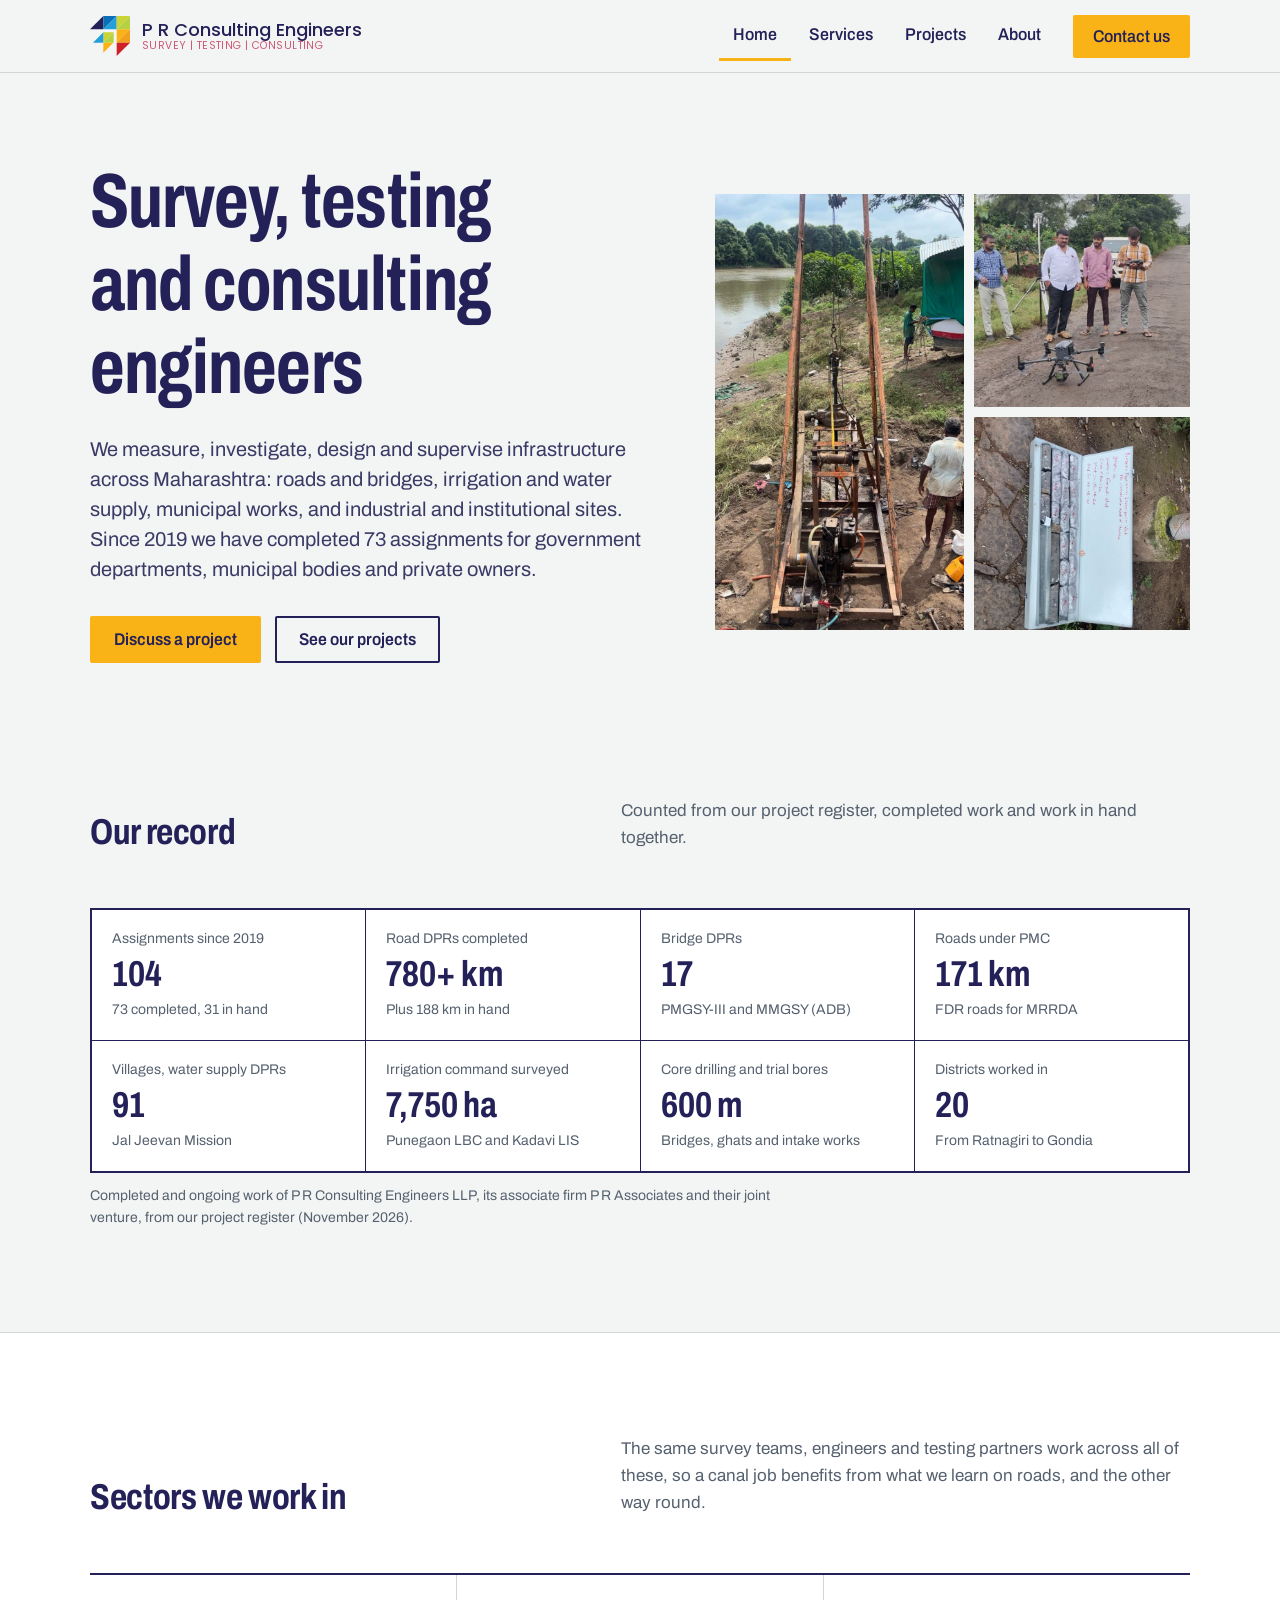
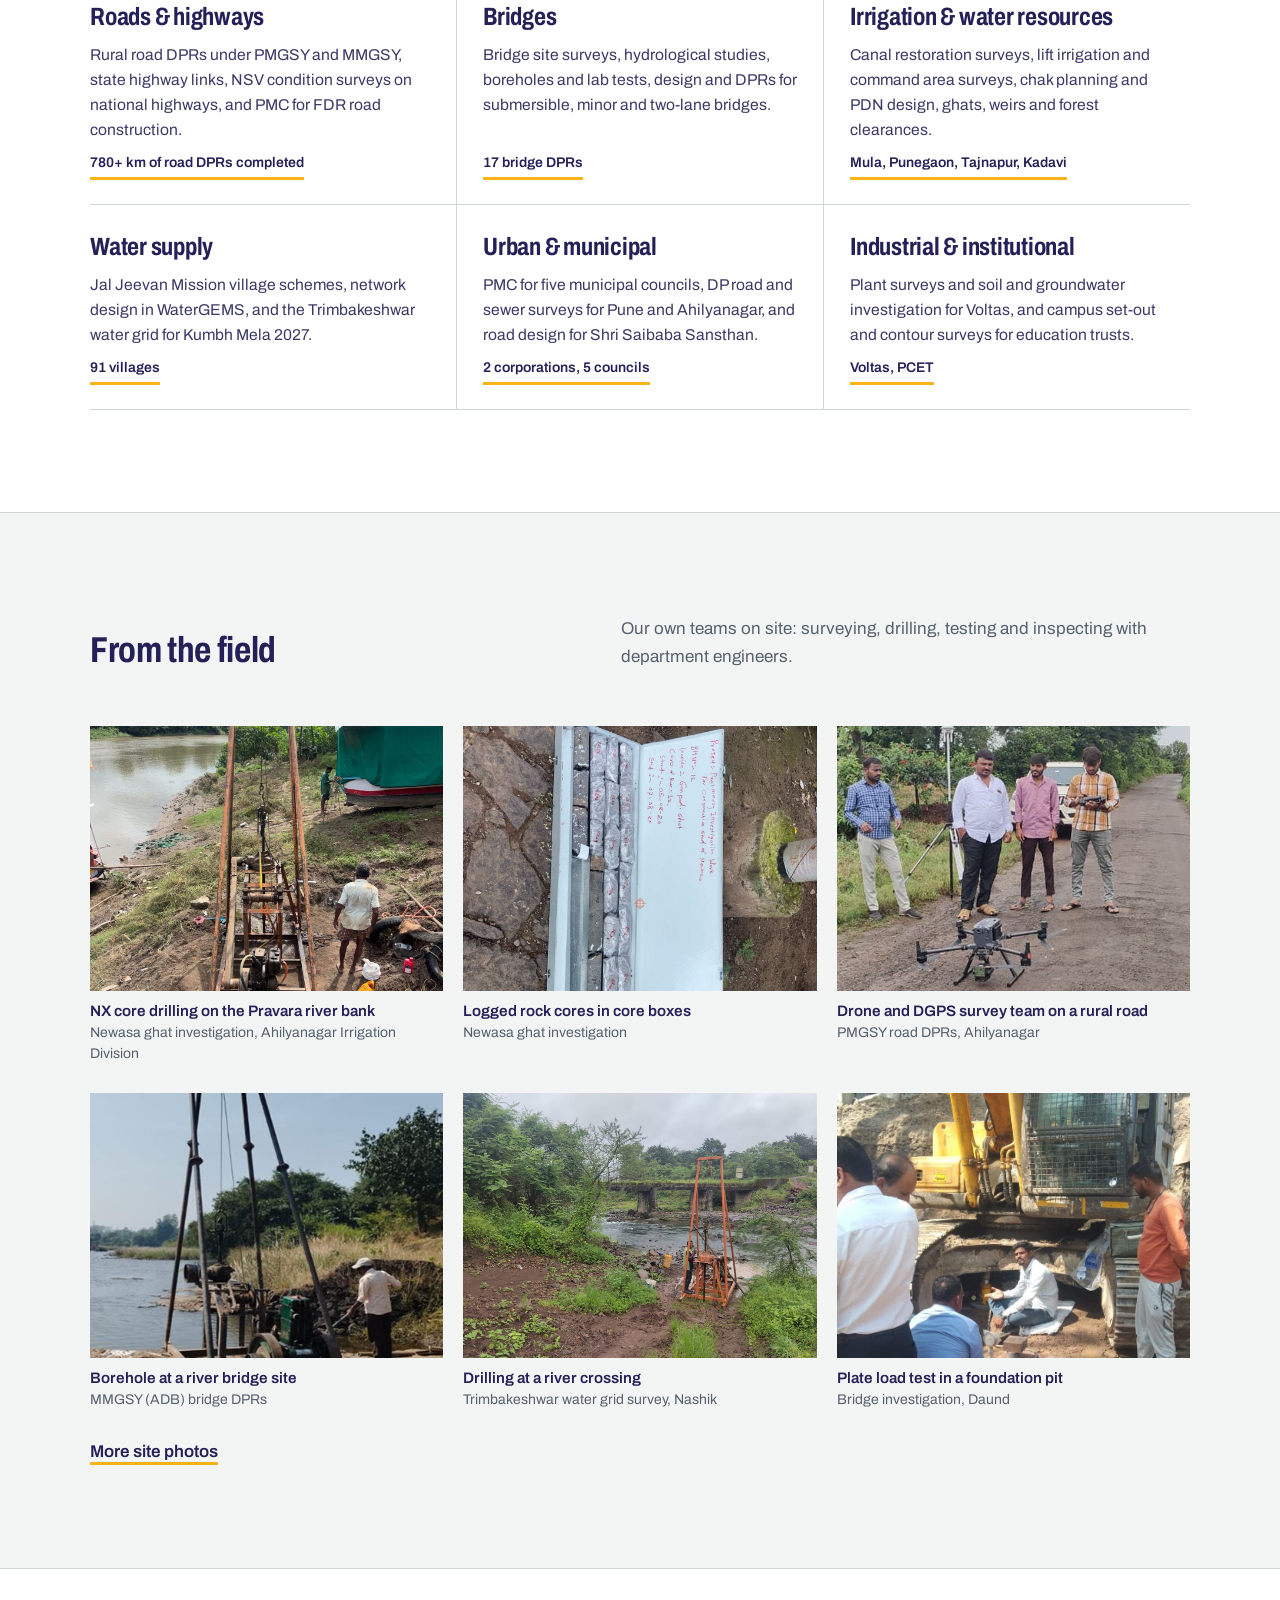
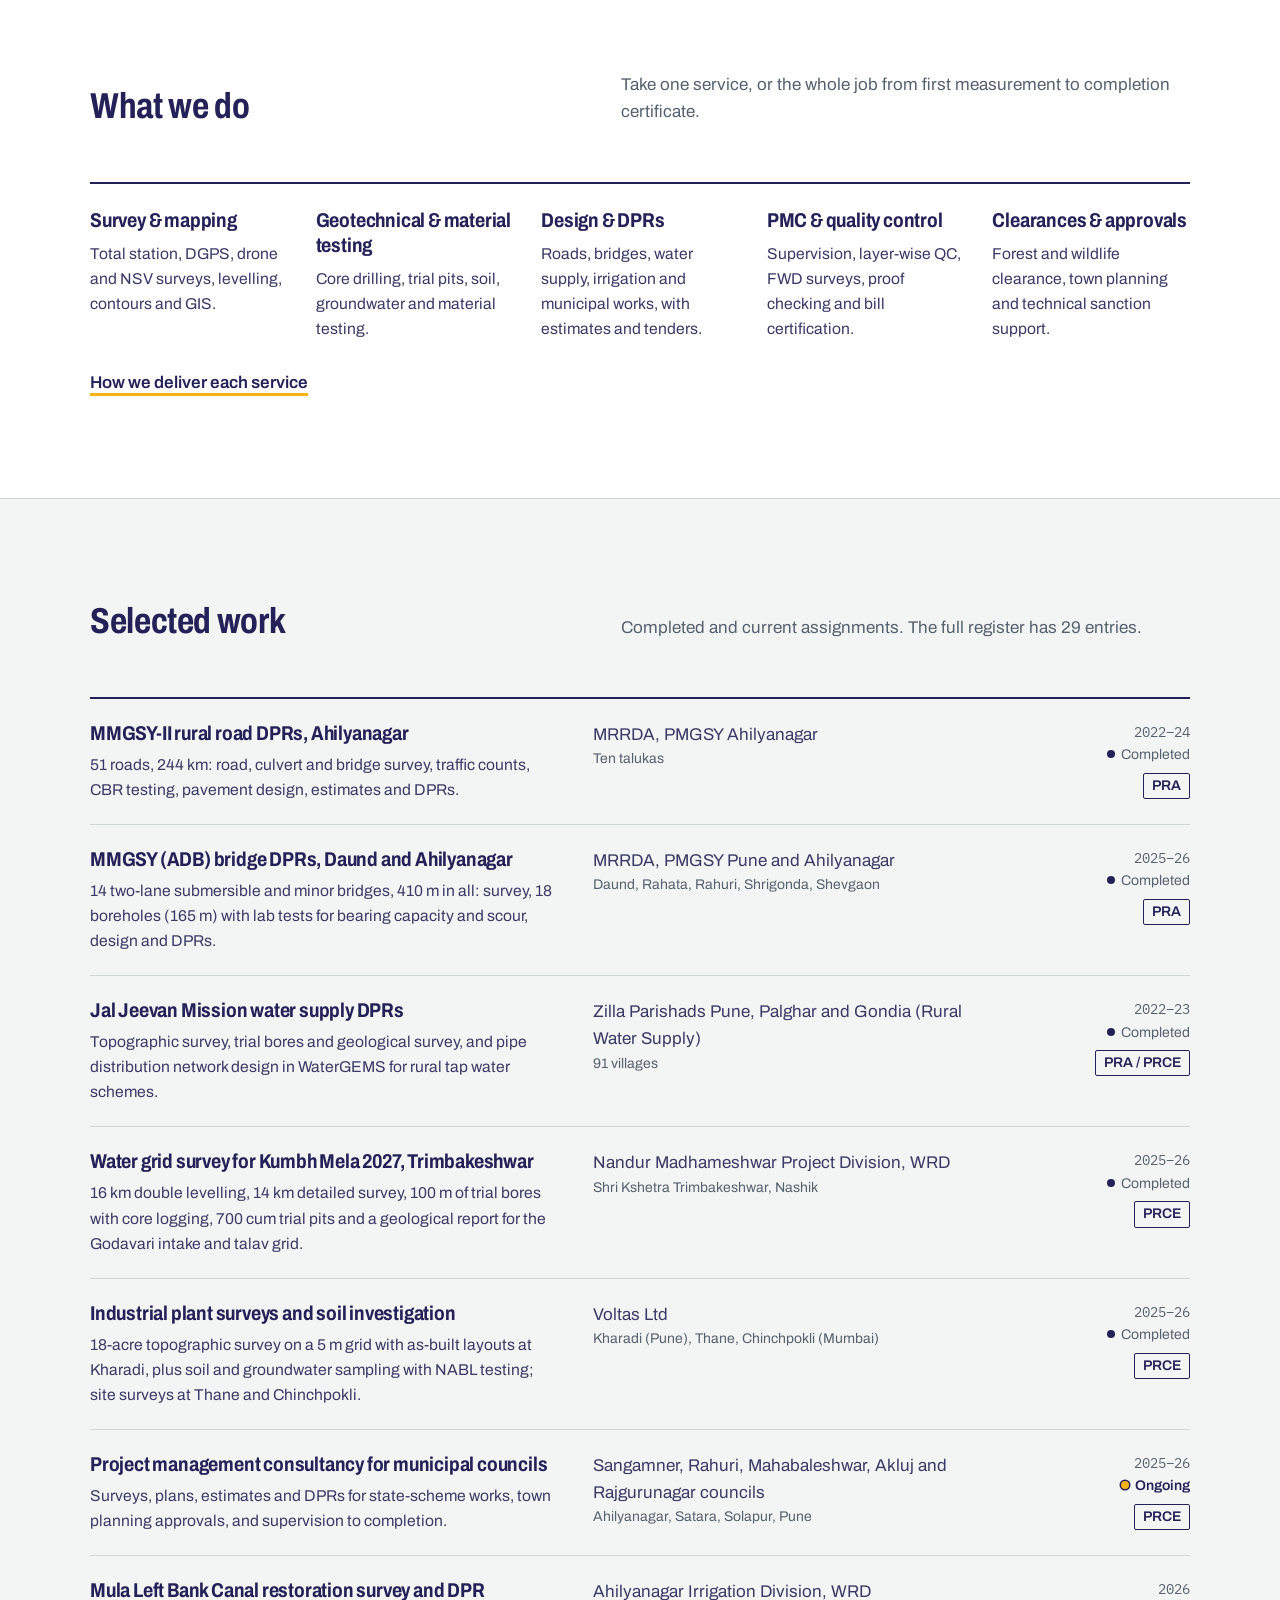
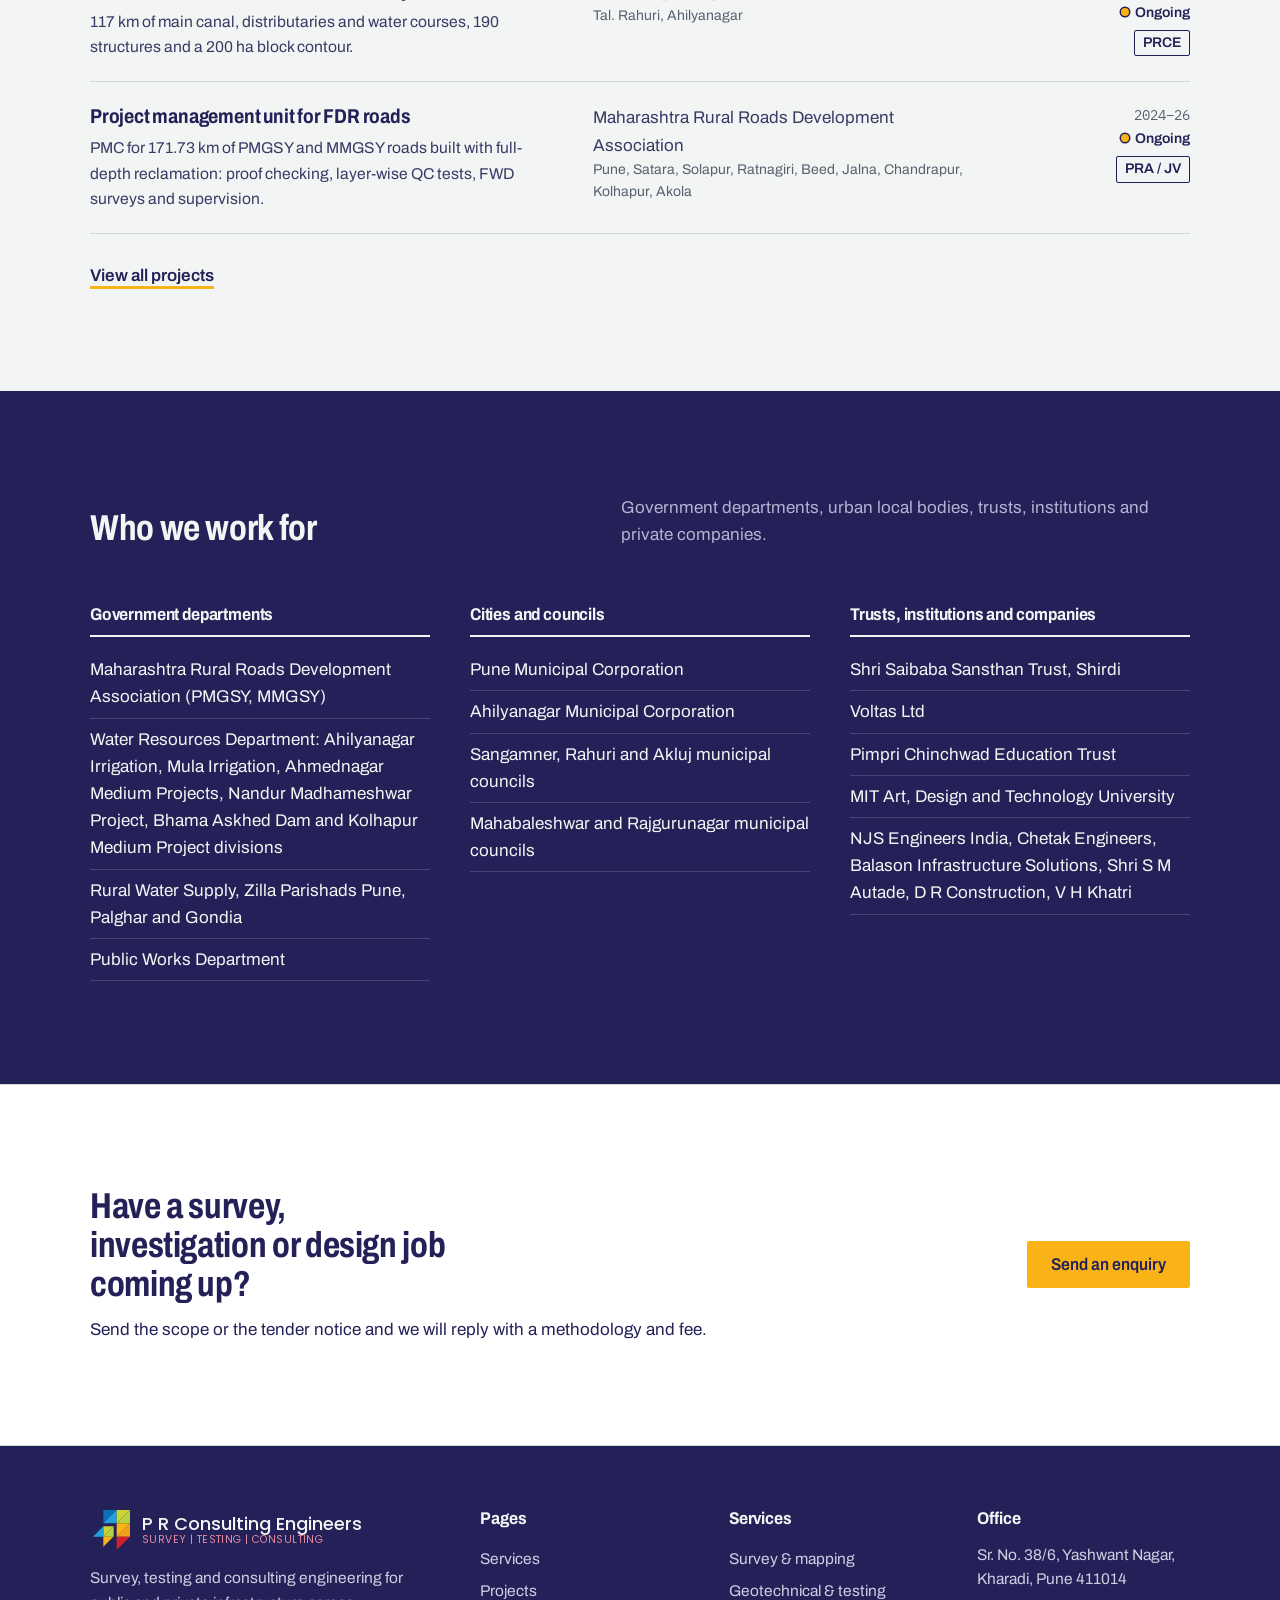
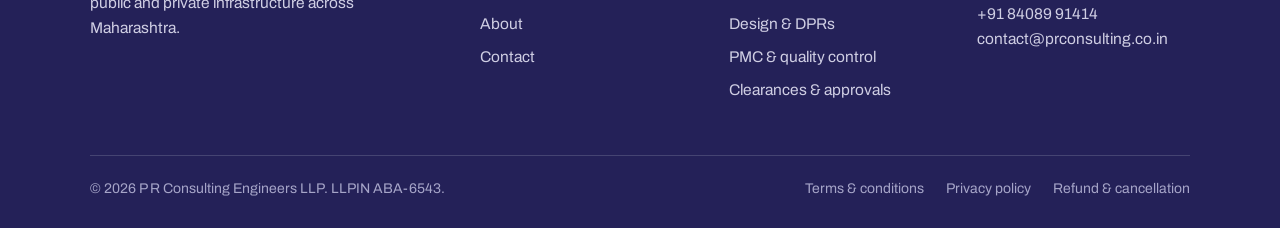
==== index.html @ 12804087 "Use the PRCE logo and real site photos from bid presentations - Vector PRCE mark rebuilt from the lo" ====
<!DOCTYPE html>
<html lang="en-IN">
<head>
<meta charset="UTF-8">
<meta name="viewport" content="width=device-width, initial-scale=1">
<title>P R Consulting Engineers LLP | Survey, testing and consulting engineers, Pune</title>
<meta name="description" content="Pune engineering consultancy for survey, geotechnical investigation and material testing, design and DPRs, and project management for roads, bridges, irrigation, water supply, municipal and industrial works.">
<meta property="og:type" content="website">
<meta property="og:site_name" content="P R Consulting Engineers LLP">
<meta property="og:title" content="P R Consulting Engineers LLP | Survey, testing and consulting engineers, Pune">
<meta property="og:description" content="Pune engineering consultancy for survey, geotechnical investigation and material testing, design and DPRs, and project management for roads, bridges, irrigation, water supply, municipal and industrial works.">
<meta property="og:url" content="https://prconsulting.co.in/">
<link rel="canonical" href="https://prconsulting.co.in/">
<meta name="theme-color" content="#242158">
<link rel="icon" href="img/prce-mark.svg" type="image/svg+xml">
<meta property="og:image" content="https://prconsulting.co.in/img/og-prce.jpg">
<link rel="preload" href="fonts/archivo-var.woff2" as="font" type="font/woff2" crossorigin>
<link rel="preload" href="fonts/poppins-latin-500-normal.woff2" as="font" type="font/woff2" crossorigin>
<link rel="stylesheet" href="css/style.css">
<script type="application/ld+json">
{"@context":"https://schema.org","@type":"ProfessionalService","name":"P R Consulting Engineers LLP",
"url":"https://prconsulting.co.in","telephone":"+91-8408991414","email":"contact@prconsulting.co.in",
"address":{"@type":"PostalAddress","streetAddress":"Sr. No. 38/6, Yashwant Nagar, Kharadi","addressLocality":"Pune",
"addressRegion":"Maharashtra","postalCode":"411014","addressCountry":"IN"},
"areaServed":"Maharashtra","description":"Survey, geotechnical investigation and material testing, design and DPRs, and project management consultancy for roads, bridges, irrigation, water supply, municipal and industrial works."}
</script>
</head>
<body>
<a class="skip" href="#main">Skip to content</a>
<header class="site-header">
<div class="wrap site-header__inner">
<a class="brand" href="index.html" aria-label="P R Consulting Engineers LLP, home"><svg class="brand__mark" aria-hidden="true" xmlns="http://www.w3.org/2000/svg" viewBox="0 0 228 228">
<path fill="#242158" d="M0 76 76 0v76z"/>
<path fill="#0b70b8" d="M76 0h76L76 76z"/><path fill="#23a0da" d="M152 0v76H76z"/>
<path fill="#ccd335" d="M152 0h76l-76 76z"/><path fill="#b5d242" d="M228 0v76h-76z"/>
<path fill="#f9b317" d="M152 76h76l-76 76z"/><path fill="#f3a01e" d="M228 76v76h-76z"/>
<path fill="#ccd335" d="M76 93h59l-59 59z"/><path fill="#b5d242" d="M135 93v59H76z"/>
<path fill="#23a0da" d="M17 152 76 93v59z"/>
<path fill="#f9b317" d="M76 152h57l-57 57z"/>
<path fill="#cf212a" d="M152 152h76l-76 76z"/>
</svg>

<span class="brand__name"><strong>P R Consulting Engineers</strong><span>SURVEY | TESTING | CONSULTING</span></span></a>
<button class="menu-btn" type="button" aria-expanded="false" aria-controls="site-nav">Menu</button>
<nav class="nav" id="site-nav" aria-label="Main">
<a href="index.html" aria-current="page">Home</a>
<a href="services.html">Services</a>
<a href="projects.html">Projects</a>
<a href="about.html">About</a>
<a class="btn btn--primary" href="contact.html">Contact us</a>
</nav>
</div>
</header>
<main id="main">

<section class="hero">
<div class="wrap hero__grid">
<div class="hero__text">
<h1>Survey, testing and consulting engineers</h1>
<p class="lede">We measure, investigate, design and supervise infrastructure across Maharashtra: roads and bridges, irrigation and water supply, municipal works, and industrial and institutional sites. Since 2019 we have completed 73 assignments for government departments, municipal bodies and private owners.</p>
<div class="hero__actions">
<a class="btn btn--primary" href="contact.html">Discuss a project</a>
<a class="btn btn--line" href="projects.html">See our projects</a>
</div>
</div>
<div class="hero__photos">
<figure class="hp hp--a"><img src="img/newasa-drilling.jpg" alt="NX core drilling rig on a river bank at Newasa" fetchpriority="high"></figure>
<figure class="hp hp--b"><img src="img/drone-survey-team.jpg" alt="PRCE survey team with a drone and DGPS on a rural road"></figure>
<figure class="hp hp--c"><img src="img/newasa-cores.jpg" alt="Rock cores logged in a core box"></figure>
</div>
</div>
</section>

<section class="block">
<div class="wrap">
<div class="block__head"><h2>Our record</h2>
<p>Counted from our project register, completed work and work in hand together.</p></div>
<dl class="title-block">
<div><dt>Assignments since 2019</dt><dd>104<small>73 completed, 31 in hand</small></dd></div>
<div><dt>Road DPRs completed</dt><dd>780+ km<small>Plus 188 km in hand</small></dd></div>
<div><dt>Bridge DPRs</dt><dd>17<small>PMGSY-III and MMGSY (ADB)</small></dd></div>
<div><dt>Roads under PMC</dt><dd>171 km<small>FDR roads for MRRDA</small></dd></div>
<div><dt>Villages, water supply DPRs</dt><dd>91<small>Jal Jeevan Mission</small></dd></div>
<div><dt>Irrigation command surveyed</dt><dd>7,750 ha<small>Punegaon LBC and Kadavi LIS</small></dd></div>
<div><dt>Core drilling and trial bores</dt><dd>600 m<small>Bridges, ghats and intake works</small></dd></div>
<div><dt>Districts worked in</dt><dd>20<small>From Ratnagiri to Gondia</small></dd></div>
</dl>
<p class="title-block__note">Completed and ongoing work of P R Consulting Engineers LLP, its associate firm P R Associates and their joint venture, from our project register (November 2026).</p>
</div>
</section>

<section class="block block--sheet">
<div class="wrap">
<div class="block__head"><h2>Sectors we work in</h2>
<p>The same survey teams, engineers and testing partners work across all of these, so a canal job benefits from what we learn on roads, and the other way round.</p></div>
<div class="sectors">
<a class="sector" href="projects.html#roads"><h3>Roads &amp; highways</h3><p>Rural road DPRs under PMGSY and MMGSY, state highway links, NSV condition surveys on national highways, and PMC for FDR road construction.</p><span class="sector__fact">780+ km of road DPRs completed</span></a>
<a class="sector" href="projects.html#bridges"><h3>Bridges</h3><p>Bridge site surveys, hydrological studies, boreholes and lab tests, design and DPRs for submersible, minor and two-lane bridges.</p><span class="sector__fact">17 bridge DPRs</span></a>
<a class="sector" href="projects.html#water"><h3>Irrigation &amp; water resources</h3><p>Canal restoration surveys, lift irrigation and command area surveys, chak planning and PDN design, ghats, weirs and forest clearances.</p><span class="sector__fact">Mula, Punegaon, Tajnapur, Kadavi</span></a>
<a class="sector" href="projects.html#supply"><h3>Water supply</h3><p>Jal Jeevan Mission village schemes, network design in WaterGEMS, and the Trimbakeshwar water grid for Kumbh Mela 2027.</p><span class="sector__fact">91 villages</span></a>
<a class="sector" href="projects.html#urban"><h3>Urban &amp; municipal</h3><p>PMC for five municipal councils, DP road and sewer surveys for Pune and Ahilyanagar, and road design for Shri Saibaba Sansthan.</p><span class="sector__fact">2 corporations, 5 councils</span></a>
<a class="sector" href="projects.html#industrial"><h3>Industrial &amp; institutional</h3><p>Plant surveys and soil and groundwater investigation for Voltas, and campus set-out and contour surveys for education trusts.</p><span class="sector__fact">Voltas, PCET</span></a>
</div>
</div>
</section>

<section class="block">
<div class="wrap">
<div class="block__head"><h2>From the field</h2>
<p>Our own teams on site: surveying, drilling, testing and inspecting with department engineers.</p></div>
<div class="gallery"><figure class="shot"><img src="img/newasa-drilling.jpg" alt="NX core drilling on the Pravara river bank" loading="lazy" decoding="async"><figcaption><strong>NX core drilling on the Pravara river bank</strong><span>Newasa ghat investigation, Ahilyanagar Irrigation Division</span></figcaption></figure>
<figure class="shot"><img src="img/newasa-cores.jpg" alt="Logged rock cores in core boxes" loading="lazy" decoding="async"><figcaption><strong>Logged rock cores in core boxes</strong><span>Newasa ghat investigation</span></figcaption></figure>
<figure class="shot"><img src="img/drone-survey-team.jpg" alt="Drone and DGPS survey team on a rural road" loading="lazy" decoding="async"><figcaption><strong>Drone and DGPS survey team on a rural road</strong><span>PMGSY road DPRs, Ahilyanagar</span></figcaption></figure>
<figure class="shot"><img src="img/bridge-borehole.jpg" alt="Borehole at a river bridge site" loading="lazy" decoding="async"><figcaption><strong>Borehole at a river bridge site</strong><span>MMGSY (ADB) bridge DPRs</span></figcaption></figure>
<figure class="shot"><img src="img/river-crossing-drill.jpg" alt="Drilling at a river crossing" loading="lazy" decoding="async"><figcaption><strong>Drilling at a river crossing</strong><span>Trimbakeshwar water grid survey, Nashik</span></figcaption></figure>
<figure class="shot"><img src="img/plate-load-test.jpg" alt="Plate load test in a foundation pit" loading="lazy" decoding="async"><figcaption><strong>Plate load test in a foundation pit</strong><span>Bridge investigation, Daund</span></figcaption></figure></div>
<p style="margin-top:28px"><a class="text-link" href="projects.html#field">More site photos</a></p>
</div>
</section>

<section class="block block--sheet">
<div class="wrap">
<div class="block__head"><h2>What we do</h2>
<p>Take one service, or the whole job from first measurement to completion certificate.</p></div>
<div class="services-brief">
<div><h3>Survey &amp; mapping</h3><p>Total station, DGPS, drone and NSV surveys, levelling, contours and GIS.</p></div>
<div><h3>Geotechnical &amp; material testing</h3><p>Core drilling, trial pits, soil, groundwater and material testing.</p></div>
<div><h3>Design &amp; DPRs</h3><p>Roads, bridges, water supply, irrigation and municipal works, with estimates and tenders.</p></div>
<div><h3>PMC &amp; quality control</h3><p>Supervision, layer-wise QC, FWD surveys, proof checking and bill certification.</p></div>
<div><h3>Clearances &amp; approvals</h3><p>Forest and wildlife clearance, town planning and technical sanction support.</p></div>
</div>
<p style="margin-top:28px"><a class="text-link" href="services.html">How we deliver each service</a></p>
</div>
</section>

<section class="block">
<div class="wrap">
<div class="block__head"><h2>Selected work</h2>
<p>Completed and current assignments. The full register has 29 entries.</p></div>
<div class="register">
<article class="register__row" data-cat="roads" data-status="done">
<div><h3>MMGSY-II rural road DPRs, Ahilyanagar</h3><p class="scope">51 roads, 244 km: road, culvert and bridge survey, traffic counts, CBR testing, pavement design, estimates and DPRs.</p></div>
<p class="register__client">MRRDA, PMGSY Ahilyanagar<span>Ten talukas</span></p>
<p class="register__meta"><span class="num">2022–24</span><br><span class="status--done">Completed</span><br><span class="firm">PRA</span></p>
</article>
<article class="register__row" data-cat="bridges" data-status="done">
<div><h3>MMGSY (ADB) bridge DPRs, Daund and Ahilyanagar</h3><p class="scope">14 two-lane submersible and minor bridges, 410 m in all: survey, 18 boreholes (165 m) with lab tests for bearing capacity and scour, design and DPRs.</p></div>
<p class="register__client">MRRDA, PMGSY Pune and Ahilyanagar<span>Daund, Rahata, Rahuri, Shrigonda, Shevgaon</span></p>
<p class="register__meta"><span class="num">2025–26</span><br><span class="status--done">Completed</span><br><span class="firm">PRA</span></p>
</article>
<article class="register__row" data-cat="supply" data-status="done">
<div><h3>Jal Jeevan Mission water supply DPRs</h3><p class="scope">Topographic survey, trial bores and geological survey, and pipe distribution network design in WaterGEMS for rural tap water schemes.</p></div>
<p class="register__client">Zilla Parishads Pune, Palghar and Gondia (Rural Water Supply)<span>91 villages</span></p>
<p class="register__meta"><span class="num">2022–23</span><br><span class="status--done">Completed</span><br><span class="firm">PRA / PRCE</span></p>
</article>
<article class="register__row" data-cat="supply water" data-status="done">
<div><h3>Water grid survey for Kumbh Mela 2027, Trimbakeshwar</h3><p class="scope">16 km double levelling, 14 km detailed survey, 100 m of trial bores with core logging, 700 cum trial pits and a geological report for the Godavari intake and talav grid.</p></div>
<p class="register__client">Nandur Madhameshwar Project Division, WRD<span>Shri Kshetra Trimbakeshwar, Nashik</span></p>
<p class="register__meta"><span class="num">2025–26</span><br><span class="status--done">Completed</span><br><span class="firm">PRCE</span></p>
</article>
<article class="register__row" data-cat="industrial" data-status="done">
<div><h3>Industrial plant surveys and soil investigation</h3><p class="scope">18-acre topographic survey on a 5 m grid with as-built layouts at Kharadi, plus soil and groundwater sampling with NABL testing; site surveys at Thane and Chinchpokli.</p></div>
<p class="register__client">Voltas Ltd<span>Kharadi (Pune), Thane, Chinchpokli (Mumbai)</span></p>
<p class="register__meta"><span class="num">2025–26</span><br><span class="status--done">Completed</span><br><span class="firm">PRCE</span></p>
</article>
<article class="register__row" data-cat="urban" data-status="live">
<div><h3>Project management consultancy for municipal councils</h3><p class="scope">Surveys, plans, estimates and DPRs for state-scheme works, town planning approvals, and supervision to completion.</p></div>
<p class="register__client">Sangamner, Rahuri, Mahabaleshwar, Akluj and Rajgurunagar councils<span>Ahilyanagar, Satara, Solapur, Pune</span></p>
<p class="register__meta"><span class="num">2025–26</span><br><span class="status--live">Ongoing</span><br><span class="firm">PRCE</span></p>
</article>
<article class="register__row" data-cat="water" data-status="live">
<div><h3>Mula Left Bank Canal restoration survey and DPR</h3><p class="scope">117 km of main canal, distributaries and water courses, 190 structures and a 200 ha block contour.</p></div>
<p class="register__client">Ahilyanagar Irrigation Division, WRD<span>Tal. Rahuri, Ahilyanagar</span></p>
<p class="register__meta"><span class="num">2026</span><br><span class="status--live">Ongoing</span><br><span class="firm">PRCE</span></p>
</article>
<article class="register__row" data-cat="roads" data-status="live">
<div><h3>Project management unit for FDR roads</h3><p class="scope">PMC for 171.73 km of PMGSY and MMGSY roads built with full-depth reclamation: proof checking, layer-wise QC tests, FWD surveys and supervision.</p></div>
<p class="register__client">Maharashtra Rural Roads Development Association<span>Pune, Satara, Solapur, Ratnagiri, Beed, Jalna, Chandrapur, Kolhapur, Akola</span></p>
<p class="register__meta"><span class="num">2024–26</span><br><span class="status--live">Ongoing</span><br><span class="firm">PRA / JV</span></p>
</article>
</div>
<p style="margin-top:28px"><a class="text-link" href="projects.html">View all projects</a></p>
</div>
</section>

<section class="block block--ink">
<div class="wrap">
<div class="block__head"><h2>Who we work for</h2>
<p class="muted">Government departments, urban local bodies, trusts, institutions and private companies.</p></div>
<div class="clients">
<div><h3>Government departments</h3><ul>
<li>Maharashtra Rural Roads Development Association (PMGSY, MMGSY)</li>
<li>Water Resources Department: Ahilyanagar Irrigation, Mula Irrigation, Ahmednagar Medium Projects, Nandur Madhameshwar Project, Bhama Askhed Dam and Kolhapur Medium Project divisions</li>
<li>Rural Water Supply, Zilla Parishads Pune, Palghar and Gondia</li>
<li>Public Works Department</li>
</ul></div>
<div><h3>Cities and councils</h3><ul>
<li>Pune Municipal Corporation</li><li>Ahilyanagar Municipal Corporation</li>
<li>Sangamner, Rahuri and Akluj municipal councils</li><li>Mahabaleshwar and Rajgurunagar municipal councils</li>
</ul></div>
<div><h3>Trusts, institutions and companies</h3><ul>
<li>Shri Saibaba Sansthan Trust, Shirdi</li><li>Voltas Ltd</li>
<li>Pimpri Chinchwad Education Trust</li><li>MIT Art, Design and Technology University</li>
<li>NJS Engineers India, Chetak Engineers, Balason Infrastructure Solutions, Shri S M Autade, D R Construction, V H Khatri</li>
</ul></div>
</div>
</div>
</section>
<section class="block block--sheet">
<div class="wrap cta-band">
<div><h2>Have a survey, investigation or design job coming up?</h2>
<p>Send the scope or the tender notice and we will reply with a methodology and fee.</p></div>
<a class="btn btn--primary" href="contact.html">Send an enquiry</a>
</div>
</section>
</main>
<footer class="site-footer">
<div class="wrap">
<div class="footer-grid">
<div class="footer-brand">
<a class="brand brand--footer" href="index.html"><svg class="brand__mark" aria-hidden="true" xmlns="http://www.w3.org/2000/svg" viewBox="0 0 228 228">
<path fill="#242158" d="M0 76 76 0v76z"/>
<path fill="#0b70b8" d="M76 0h76L76 76z"/><path fill="#23a0da" d="M152 0v76H76z"/>
<path fill="#ccd335" d="M152 0h76l-76 76z"/><path fill="#b5d242" d="M228 0v76h-76z"/>
<path fill="#f9b317" d="M152 76h76l-76 76z"/><path fill="#f3a01e" d="M228 76v76h-76z"/>
<path fill="#ccd335" d="M76 93h59l-59 59z"/><path fill="#b5d242" d="M135 93v59H76z"/>
<path fill="#23a0da" d="M17 152 76 93v59z"/>
<path fill="#f9b317" d="M76 152h57l-57 57z"/>
<path fill="#cf212a" d="M152 152h76l-76 76z"/>
</svg>
<span class="brand__name"><strong>P R Consulting Engineers</strong><span>SURVEY | TESTING | CONSULTING</span></span></a>
<p>Survey, testing and consulting engineering for public and private infrastructure across Maharashtra.</p>
</div>
<div>
<h2>Pages</h2>
<ul><li><a href="services.html">Services</a></li><li><a href="projects.html">Projects</a></li>
<li><a href="about.html">About</a></li><li><a href="contact.html">Contact</a></li></ul>
</div>
<div>
<h2>Services</h2>
<ul><li><a href="services.html#survey">Survey &amp; mapping</a></li><li><a href="services.html#geotech">Geotechnical &amp; testing</a></li>
<li><a href="services.html#design">Design &amp; DPRs</a></li><li><a href="services.html#pmc">PMC &amp; quality control</a></li>
<li><a href="services.html#clearances">Clearances &amp; approvals</a></li></ul>
</div>
<div>
<h2>Office</h2>
<p>Sr. No. 38/6, Yashwant Nagar,<br>Kharadi, Pune 411014</p>
<p style="margin-top:10px"><a href="tel:+918408991414">+91 84089 91414</a><br>
<a href="mailto:contact@prconsulting.co.in">contact@prconsulting.co.in</a></p>
</div>
</div>
<div class="footer-base">
<p>&copy; 2026 P R Consulting Engineers LLP. LLPIN ABA-6543.</p>
<nav aria-label="Legal"><a href="terms.html">Terms &amp; conditions</a><a href="privacy.html">Privacy policy</a>
<a href="refund.html">Refund &amp; cancellation</a></nav>
</div>
</div>
</footer>
<script src="js/main.js" defer></script>
</body>
</html>
---- css/style.css ----
/* P R Consulting Engineers LLP — site styles
   Drawing-sheet palette: paper, ink, instrument yellow, contour green. */

@font-face {
    font-family: "Archivo";
    src: url("../fonts/archivo-var.woff2") format("woff2-variations"),
         url("../fonts/archivo-var.woff2") format("woff2");
    font-weight: 100 900;
    font-stretch: 62% 125%;
    font-display: swap;
}
@font-face {
    font-family: "Poppins";
    src: url("../fonts/poppins-latin-400-normal.woff2") format("woff2");
    font-weight: 400;
    font-display: swap;
}
@font-face {
    font-family: "Poppins";
    src: url("../fonts/poppins-latin-500-normal.woff2") format("woff2");
    font-weight: 500;
    font-display: swap;
}
@font-face {
    font-family: "Plex Mono";
    src: url("../fonts/ibm-plex-mono-latin-400-normal.woff2") format("woff2");
    font-weight: 400;
    font-display: swap;
}
@font-face {
    font-family: "Plex Mono";
    src: url("../fonts/ibm-plex-mono-latin-500-normal.woff2") format("woff2");
    font-weight: 500;
    font-display: swap;
}

:root {
    --paper: #f3f5f4;
    --sheet: #ffffff;
    --ink: #242158;
    --ink-soft: #3b3a66;
    --slate: #56616f;
    --rule: #cfd6d3;
    --contour: #7c8f7a;
    --contour-faint: #dfe6de;
    --yellow: #f9b317;
    --yellow-deep: #d38f0c;
    --brand-pink: #ce5976;

    --sans: "Archivo", "Helvetica Neue", Arial, sans-serif;
    --mono: "Plex Mono", ui-monospace, "SFMono-Regular", Menlo, monospace;

    /* type scale (1.25) */
    --t-sm: 0.875rem;
    --t-base: 1.0625rem;
    --t-md: 1.25rem;
    --t-lg: 1.5625rem;
    --t-xl: 2.25rem;
    --t-2xl: clamp(2.4rem, 5.2vw, 4.25rem);

    --wrap: 1180px;
    --gut: clamp(20px, 4vw, 40px);
}

*, *::before, *::after { box-sizing: border-box; }
* { margin: 0; padding: 0; }

html { scroll-behavior: smooth; }
@media (prefers-reduced-motion: reduce) {
    html { scroll-behavior: auto; }
    *, *::before, *::after { animation: none !important; transition: none !important; }
}

body {
    font-family: var(--sans);
    font-size: var(--t-base);
    font-stretch: 100%;
    line-height: 1.6;
    color: var(--ink);
    background: var(--paper);
    -webkit-font-smoothing: antialiased;
    text-rendering: optimizeLegibility;
}

img, svg { display: block; max-width: 100%; }
a { color: inherit; }
ul { list-style: none; }

:focus-visible {
    outline: 3px solid var(--yellow);
    outline-offset: 3px;
}

.wrap {
    width: 100%;
    max-width: var(--wrap);
    margin: 0 auto;
    padding: 0 var(--gut);
}

.skip {
    position: absolute;
    left: -999px;
    top: 8px;
    background: var(--yellow);
    color: var(--ink);
    padding: 8px 14px;
    z-index: 100;
    font-weight: 600;
}
.skip:focus { left: 8px; }

/* ---------- Headings ---------- */
h1, h2, h3, h4 {
    font-family: var(--sans);
    font-stretch: 78%;
    font-weight: 700;
    line-height: 1.08;
    letter-spacing: -0.01em;
    color: var(--ink);
}
h1 { font-size: var(--t-2xl); }
h2 { font-size: var(--t-xl); }
h3 { font-size: var(--t-md); font-stretch: 85%; line-height: 1.25; }
h4 { font-size: var(--t-base); font-stretch: 90%; }

p { max-width: 68ch; }
.lede { font-size: var(--t-md); line-height: 1.5; color: var(--ink-soft); max-width: 58ch; }
.muted { color: var(--slate); }
.num { font-family: var(--mono); font-feature-settings: "zero" 0; }

/* ---------- Buttons ---------- */
.btn {
    display: inline-flex;
    align-items: center;
    gap: 10px;
    padding: 13px 22px;
    font: 600 var(--t-base)/1 var(--sans);
    font-stretch: 90%;
    text-decoration: none;
    border: 2px solid var(--ink);
    border-radius: 2px;
    cursor: pointer;
    transition: background-color .15s ease, color .15s ease;
}
.btn--primary { background: var(--yellow); border-color: var(--yellow); color: var(--ink); }
.btn--primary:hover { background: var(--ink); border-color: var(--ink); color: var(--yellow); }
.btn--line { background: transparent; color: var(--ink); }
.btn--line:hover { background: var(--ink); color: var(--paper); }

.text-link {
    font-weight: 600;
    text-decoration: underline;
    text-decoration-color: var(--yellow);
    text-decoration-thickness: 3px;
    text-underline-offset: 5px;
}
.text-link:hover { text-decoration-color: var(--ink); }

/* ---------- Header ---------- */
.site-header {
    position: sticky;
    top: 0;
    z-index: 50;
    background: rgba(243, 245, 244, 0.96);
    backdrop-filter: blur(6px);
    border-bottom: 1px solid var(--rule);
}
.site-header__inner {
    display: flex;
    align-items: center;
    justify-content: space-between;
    gap: 24px;
    height: 72px;
}
.brand {
    display: flex;
    align-items: center;
    gap: 12px;
    text-decoration: none;
}
.brand__mark { width: 40px; height: 40px; flex: none; }
.brand__name { display: flex; flex-direction: column; line-height: 1.15; font-family: "Poppins", var(--sans); }
.brand__name strong { font-size: 1.12rem; font-weight: 500; color: #252058; letter-spacing: 0; }
.brand__name span { font-size: 0.66rem; color: var(--brand-pink); letter-spacing: 0.04em; }
.brand--footer { margin-bottom: 16px; }
.brand--footer .brand__name strong { color: var(--paper); }
.brand--footer .brand__name span { color: #e48aa0; }
@media (max-width: 420px) { .brand__name strong { font-size: 0.98rem; } .brand__mark { width: 34px; height: 34px; } }

.nav { display: flex; align-items: center; gap: 4px; }
.nav a {
    padding: 10px 14px;
    font-weight: 550;
    font-stretch: 92%;
    text-decoration: none;
    border-bottom: 3px solid transparent;
}
.nav a:hover { border-bottom-color: var(--rule); }
.nav a[aria-current="page"] { border-bottom-color: var(--yellow); }
.nav .btn { margin-left: 14px; padding: 11px 18px; border-bottom-width: 2px; }

.menu-btn {
    display: none;
    background: none;
    border: 2px solid var(--ink);
    border-radius: 2px;
    padding: 8px 12px;
    font: 600 0.95rem/1 var(--sans);
    color: var(--ink);
    cursor: pointer;
}

@media (max-width: 860px) {
    .menu-btn { display: block; }
    .nav {
        display: none;
        position: absolute;
        top: 72px;
        left: 0;
        right: 0;
        flex-direction: column;
        align-items: stretch;
        gap: 0;
        background: var(--paper);
        border-bottom: 1px solid var(--rule);
        padding: 8px var(--gut) 20px;
    }
    .nav.is-open { display: flex; }
    .nav a { padding: 14px 0; border-bottom: 1px solid var(--rule); }
    .nav a[aria-current="page"] { border-bottom-color: var(--rule); box-shadow: inset 4px 0 0 var(--yellow); padding-left: 12px; }
    .nav .btn { margin: 16px 0 0; justify-content: center; }
}

/* ---------- Hero (home) ---------- */
.hero { padding: clamp(40px, 7vw, 88px) 0 clamp(16px, 3vw, 32px); }
.hero__grid {
    display: grid;
    grid-template-columns: minmax(0, 6fr) minmax(0, 5fr);
    gap: 40px 56px;
    align-items: center;
}
.hero h1 { font-size: clamp(2.6rem, 6vw, 5rem); font-stretch: 72%; max-width: 12ch; }
.hero .lede { margin-top: 24px; }
.hero__actions { display: flex; flex-wrap: wrap; gap: 14px; margin-top: 32px; }
.hero__photos {
    display: grid;
    grid-template-columns: 1.15fr 1fr;
    grid-template-rows: 1fr 1fr;
    gap: 10px;
    aspect-ratio: 1 / 0.92;
}
.hp { margin: 0; overflow: hidden; background: var(--rule); }
.hp img { width: 100%; height: 100%; object-fit: cover; display: block; }
.hp--a { grid-row: 1 / 3; }
.hp--a img { object-position: 50% 40%; }
.hp--b img { object-position: 50% 45%; }
.hp--c img { object-position: 50% 35%; }
@media (max-width: 900px) { .hero__grid { grid-template-columns: 1fr; } }

.plan {
    border: 1px solid var(--rule);
    background:
        linear-gradient(var(--contour-faint) 1px, transparent 1px) 0 0 / 100% 50px,
        linear-gradient(90deg, var(--contour-faint) 1px, transparent 1px) 0 0 / 50px 100%,
        var(--sheet);
}
.plan svg { width: 100%; height: auto; }
.plan .c {
    fill: none;
    stroke: var(--contour);
    stroke-width: 1;
    stroke-dasharray: 1;
    stroke-dashoffset: 1;
    animation: draw 2.2s cubic-bezier(.45, 0, .2, 1) .2s forwards;
}
.plan .c--major { stroke: var(--ink-soft); stroke-width: 1.6; }
.plan .lbl { font-family: var(--mono); font-size: 11px; fill: var(--slate); }
.plan .lbl--ink { fill: var(--ink); font-weight: 500; }
.plan .contours .lbl { paint-order: stroke; stroke: var(--sheet); stroke-width: 4px; opacity: 0; animation: appear .4s ease 2.2s forwards; }
.plan .boundary { fill: none; stroke: var(--ink); stroke-width: 1.6; stroke-dasharray: 10 4 2 4; }
.plan .drain { fill: none; stroke: #4f7fa8; stroke-width: 2.2; opacity: .55; }
.plan .stn path { fill: var(--yellow); stroke: var(--ink); stroke-width: 1.5; }
.plan .stn { opacity: 0; animation: appear .3s ease 2.4s forwards; }
@keyframes draw { to { stroke-dashoffset: 0; } }
@keyframes appear { to { opacity: 1; } }
@media (prefers-reduced-motion: reduce) {
    .plan .c { stroke-dashoffset: 0; }
    .plan .stn, .plan .contours .lbl { opacity: 1; }
}
.drawing-caption {
    display: flex;
    justify-content: space-between;
    gap: 16px;
    padding: 10px 0 0;
    font-size: var(--t-sm);
    color: var(--slate);
}
.drawing-caption .num { white-space: nowrap; }

/* ---------- Sections ---------- */
.block { padding: clamp(56px, 8vw, 104px) 0; }
.block--sheet { background: var(--sheet); border-top: 1px solid var(--rule); border-bottom: 1px solid var(--rule); }
.block--ink { background: var(--ink); color: var(--paper); }
.block--ink h2, .block--ink h3 { color: var(--paper); }
.block--ink .muted { color: #b4b3d3; }

.block__head {
    display: grid;
    grid-template-columns: minmax(0, 5fr) minmax(0, 6fr);
    gap: 24px 56px;
    align-items: end;
    margin-bottom: clamp(32px, 5vw, 56px);
}
.block__head p { color: var(--slate); }
@media (max-width: 760px) { .block__head { grid-template-columns: 1fr; } }

/* ---------- Title block (stats) ---------- */
.title-block {
    display: grid;
    grid-template-columns: repeat(4, 1fr);
    gap: 1px;
    background: var(--ink);
    border: 2px solid var(--ink);
}
.title-block > div { padding: 18px 20px 20px; background: var(--sheet); }
.title-block dt { font-size: var(--t-sm); color: var(--slate); margin-bottom: 6px; }
.title-block dd {
    font-size: var(--t-xl);
    font-stretch: 75%;
    font-weight: 700;
    line-height: 1;
}
.title-block dd small {
    display: block;
    margin-top: 8px;
    font-size: var(--t-sm);
    font-stretch: 100%;
    font-weight: 400;
    color: var(--slate);
    line-height: 1.4;
}
.title-block__note { margin-top: 12px; font-size: var(--t-sm); color: var(--slate); max-width: 90ch; }
@media (max-width: 860px) { .title-block { grid-template-columns: repeat(2, 1fr); } }
@media (max-width: 400px) { .title-block { grid-template-columns: 1fr; } }

/* ---------- Sectors ---------- */
.sectors {
    display: grid;
    grid-template-columns: repeat(3, 1fr);
    gap: 1px;
    background: var(--rule);
    border-top: 2px solid var(--ink);
    border-bottom: 1px solid var(--rule);
}
.sector {
    display: flex;
    flex-direction: column;
    gap: 10px;
    padding: 26px 26px 24px 0;
    background: var(--sheet);
    text-decoration: none;
}
.sectors .sector:not(:nth-child(3n+1)) { padding-left: 26px; }
.sector h3 { font-size: var(--t-lg); font-stretch: 78%; }
.sector p { color: var(--ink-soft); font-size: 0.98rem; flex: 1; }
.sector__fact {
    align-self: flex-start;
    font-weight: 600;
    font-size: var(--t-sm);
    border-bottom: 3px solid var(--yellow);
    padding-bottom: 2px;
}
.sector:hover h3 { text-decoration: underline; text-decoration-color: var(--yellow); text-decoration-thickness: 3px; text-underline-offset: 5px; }
@media (max-width: 960px) {
    .sectors { grid-template-columns: 1fr 1fr; }
    .sectors .sector { padding-left: 0; padding-right: 20px; }
    .sectors .sector:nth-child(2n) { padding-left: 20px; }
}
@media (max-width: 600px) {
    .sectors { grid-template-columns: 1fr; }
    .sectors .sector, .sectors .sector:nth-child(2n) { padding: 22px 0; }
}

/* ---------- Field photo gallery ---------- */
.gallery {
    display: grid;
    grid-template-columns: repeat(3, 1fr);
    gap: 28px 20px;
}
.shot { margin: 0; }
.shot img { width: 100%; aspect-ratio: 4 / 3; object-fit: cover; display: block; background: var(--rule); }
.shot figcaption { padding-top: 10px; font-size: 0.95rem; line-height: 1.4; }
.shot figcaption strong { display: block; font-weight: 600; }
.shot figcaption span { color: var(--slate); font-size: var(--t-sm); }
@media (max-width: 860px) { .gallery { grid-template-columns: 1fr 1fr; } }
@media (max-width: 480px) { .gallery { grid-template-columns: 1fr; } }

/* ---------- Services brief ---------- */
.services-brief {
    display: grid;
    grid-template-columns: repeat(5, 1fr);
    gap: 28px;
    border-top: 2px solid var(--ink);
    padding-top: 24px;
}
.services-brief h3 { margin-bottom: 8px; }
.services-brief p { color: var(--ink-soft); font-size: 0.98rem; }
@media (max-width: 960px) { .services-brief { grid-template-columns: 1fr 1fr; } }
@media (max-width: 520px) { .services-brief { grid-template-columns: 1fr; } }

/* ---------- Discipline list ---------- */
.disciplines { border-top: 2px solid var(--ink); }
.discipline {
    display: grid;
    grid-template-columns: minmax(0, 4fr) minmax(0, 7fr);
    gap: 12px 48px;
    padding: 28px 0;
    border-bottom: 1px solid var(--rule);
}
.discipline h3 { font-size: var(--t-lg); font-stretch: 78%; }
.discipline p { color: var(--ink-soft); }
.discipline ul {
    display: flex;
    flex-wrap: wrap;
    gap: 6px 8px;
    margin-top: 14px;
}
.discipline li {
    font-size: var(--t-sm);
    padding: 3px 10px;
    border: 1px solid var(--rule);
    border-radius: 2px;
    background: var(--paper);
}
.block--sheet .discipline li { background: var(--paper); }
@media (max-width: 760px) { .discipline { grid-template-columns: 1fr; } }

/* ---------- Project register ---------- */
.register { border-top: 2px solid var(--ink); }
.register__row {
    display: grid;
    grid-template-columns: minmax(0, 5fr) minmax(0, 4fr) minmax(0, 2fr);
    gap: 8px 32px;
    padding: 22px 0;
    border-bottom: 1px solid var(--rule);
}
.register__row h3 { font-size: var(--t-md); }
.register__row .scope { margin-top: 6px; color: var(--ink-soft); font-size: 0.98rem; }
.register__client { color: var(--ink-soft); }
.register__client span { display: block; color: var(--slate); font-size: var(--t-sm); }
.register__meta { text-align: right; font-size: var(--t-sm); color: var(--slate); }
.register__meta .firm {
    display: inline-block;
    margin-top: 6px;
    padding: 1px 8px;
    border: 1px solid var(--ink);
    border-radius: 2px;
    color: var(--ink);
    font-weight: 600;
}
.status--live { color: var(--ink); font-weight: 600; }
.status--live::before {
    content: "";
    display: inline-block;
    width: 8px; height: 8px;
    margin-right: 6px;
    border-radius: 50%;
    background: var(--yellow);
    box-shadow: 0 0 0 1.5px var(--ink);
    vertical-align: 1px;
}
@media (max-width: 760px) {
    .register__row { grid-template-columns: 1fr; }
    .register__meta { text-align: left; }
}

.filters { display: flex; flex-wrap: wrap; gap: 8px; margin-bottom: 28px; }
.filters button {
    font: 550 0.95rem/1 var(--sans);
    font-stretch: 92%;
    padding: 10px 16px;
    border: 1.5px solid var(--ink);
    border-radius: 2px;
    background: transparent;
    color: var(--ink);
    cursor: pointer;
}
.filters button:hover { background: var(--sheet); }
.filters button[aria-pressed="true"] { background: var(--ink); color: var(--paper); }
.register__row[hidden] { display: none; }
.filters--status { margin-top: -16px; }
.filters--status button { font-size: 0.88rem; padding: 8px 13px; border-width: 1px; }
.status--done { color: var(--slate); }
.status--done::before {
    content: "";
    display: inline-block;
    width: 8px; height: 8px;
    margin-right: 6px;
    border-radius: 50%;
    background: var(--ink);
    vertical-align: 1px;
}
.register__count { margin-bottom: 12px; font-size: var(--t-sm); color: var(--slate); }

/* ---------- Clients ---------- */
.clients {
    display: grid;
    grid-template-columns: repeat(3, 1fr);
    gap: 40px;
}
.clients h3 {
    font-size: var(--t-base);
    font-stretch: 90%;
    padding-bottom: 10px;
    margin-bottom: 12px;
    border-bottom: 2px solid currentColor;
}
.clients li { padding: 7px 0; border-bottom: 1px solid rgba(169, 180, 196, 0.25); }
.block--sheet .clients li, .clients--light li { border-bottom-color: var(--rule); }
@media (max-width: 860px) { .clients { grid-template-columns: 1fr; gap: 28px; } }

/* ---------- Process (real sequence) ---------- */
.process {
    display: grid;
    grid-template-columns: repeat(5, 1fr);
    counter-reset: step;
    border-top: 2px solid var(--ink);
}
.process li {
    counter-increment: step;
    padding: 24px 24px 8px 0;
    position: relative;
}
.process li::before {
    content: counter(step);
    display: grid;
    place-items: center;
    width: 34px; height: 34px;
    margin-bottom: 16px;
    border: 2px solid var(--ink);
    border-radius: 50%;
    font: 500 0.95rem/1 var(--mono);
    background: var(--yellow);
}
.process h3 { margin-bottom: 8px; }
.process p { color: var(--ink-soft); font-size: 0.98rem; }
@media (max-width: 860px) { .process { grid-template-columns: 1fr 1fr; } }
@media (max-width: 520px) { .process { grid-template-columns: 1fr; } }

/* ---------- Split / prose ---------- */
.split {
    display: grid;
    grid-template-columns: minmax(0, 5fr) minmax(0, 6fr);
    gap: 40px 64px;
}
.prose p + p { margin-top: 1em; }
.prose h3 { margin: 1.6em 0 0.5em; }
.facts { border-top: 2px solid var(--ink); }
.facts div {
    display: grid;
    grid-template-columns: 11rem 1fr;
    gap: 16px;
    padding: 12px 0;
    border-bottom: 1px solid var(--rule);
}
.facts dt { color: var(--slate); }
@media (max-width: 760px) {
    .split { grid-template-columns: 1fr; }
    .facts div { grid-template-columns: 1fr; gap: 2px; }
}

/* ---------- Page header (inner pages) ---------- */
.page-head { padding: clamp(48px, 7vw, 88px) 0 clamp(32px, 5vw, 56px); }
.page-head h1 { max-width: 18ch; }
.page-head .lede { margin-top: 18px; }

/* ---------- CTA band ---------- */
.cta-band {
    display: flex;
    flex-wrap: wrap;
    align-items: center;
    justify-content: space-between;
    gap: 24px 48px;
}
.cta-band h2 { max-width: 20ch; }
.cta-band p { margin-top: 12px; }
.block--ink .btn--primary:hover { background: var(--paper); border-color: var(--paper); color: var(--ink); }

/* ---------- Contact ---------- */
.contact-grid {
    display: grid;
    grid-template-columns: minmax(0, 5fr) minmax(0, 6fr);
    gap: 48px 64px;
}
.contact-list { border-top: 2px solid var(--ink); }
.contact-list div { padding: 16px 0; border-bottom: 1px solid var(--rule); }
.contact-list dt { font-size: var(--t-sm); color: var(--slate); }
.contact-list dd { font-size: var(--t-md); font-stretch: 92%; }
.contact-list a { text-decoration: none; }
.contact-list a:hover { text-decoration: underline; text-decoration-color: var(--yellow); text-decoration-thickness: 3px; }
.map {
    margin-top: 28px;
    border: 1px solid var(--rule);
    aspect-ratio: 4 / 3;
    width: 100%;
    background: var(--sheet);
}
.map iframe { width: 100%; height: 100%; border: 0; display: block; }

.form { background: var(--sheet); border: 1px solid var(--rule); padding: clamp(22px, 4vw, 36px); }
.form h2 { font-size: var(--t-lg); margin-bottom: 6px; }
.form > p { color: var(--slate); margin-bottom: 22px; }
.field { margin-bottom: 18px; }
.field label { display: block; font-weight: 600; font-size: 0.95rem; margin-bottom: 6px; }
.field label .opt { font-weight: 400; color: var(--slate); }
.field input, .field select, .field textarea {
    width: 100%;
    font: 400 1rem/1.4 var(--sans);
    color: var(--ink);
    padding: 12px 14px;
    background: var(--paper);
    border: 1.5px solid #b9c2bf;
    border-radius: 2px;
}
.field input:focus, .field select:focus, .field textarea:focus {
    outline: none;
    border-color: var(--ink);
    box-shadow: 0 0 0 3px rgba(242, 183, 5, 0.55);
}
.field textarea { min-height: 140px; resize: vertical; }
.field-row { display: grid; grid-template-columns: 1fr 1fr; gap: 0 16px; }
.form__note { margin-top: 14px; font-size: var(--t-sm); color: var(--slate); }
.form-done { padding: 12px 0; }
.form-done h2 { margin-bottom: 10px; }
@media (max-width: 860px) { .contact-grid { grid-template-columns: 1fr; } }
@media (max-width: 520px) { .field-row { grid-template-columns: 1fr; } }

/* ---------- Legal pages ---------- */
.legal { padding-bottom: clamp(56px, 8vw, 96px); }
.legal__inner {
    max-width: 760px;
    background: var(--sheet);
    border: 1px solid var(--rule);
    padding: clamp(24px, 5vw, 56px);
}
.legal__inner h2 { font-size: var(--t-lg); margin: 1.8em 0 0.6em; }
.legal__inner h2:first-of-type { margin-top: 1.2em; }
.legal__inner p, .legal__inner li { color: var(--ink-soft); }
.legal__inner p + p { margin-top: 0.9em; }
.legal__inner ul { list-style: disc; padding-left: 1.3em; margin: 0.6em 0 1em; }
.legal__inner li + li { margin-top: 0.35em; }
.legal__updated { font-size: var(--t-sm); color: var(--slate); }
.legal__note {
    margin-top: 1.2em;
    padding: 18px 20px;
    border-left: 4px solid var(--yellow);
    background: var(--paper);
}
.legal__inner a { text-decoration-color: var(--yellow); text-decoration-thickness: 2px; text-underline-offset: 3px; }

/* ---------- Footer ---------- */
.site-footer {
    background: var(--ink);
    color: #cfcee3;
    padding: 64px 0 28px;
    font-size: 0.97rem;
}
.site-footer a { text-decoration: none; }
.site-footer a:hover { color: var(--yellow); }
.footer-grid {
    display: grid;
    grid-template-columns: minmax(0, 5fr) repeat(3, minmax(0, 3fr));
    gap: 36px;
}
.site-footer h2 {
    font-size: var(--t-base);
    font-stretch: 90%;
    color: var(--paper);
    margin-bottom: 14px;
}
.site-footer li { padding: 4px 0; }
.footer-brand p { max-width: 36ch; }
.footer-base {
    display: flex;
    flex-wrap: wrap;
    justify-content: space-between;
    gap: 12px 28px;
    margin-top: 48px;
    padding-top: 22px;
    border-top: 1px solid rgba(201, 209, 220, 0.2);
    font-size: var(--t-sm);
    color: #a6a5c8
}
.footer-base nav { display: flex; flex-wrap: wrap; gap: 8px 22px; }
@media (max-width: 860px) { .footer-grid { grid-template-columns: 1fr 1fr; } }
@media (max-width: 520px) { .footer-grid { grid-template-columns: 1fr; } }
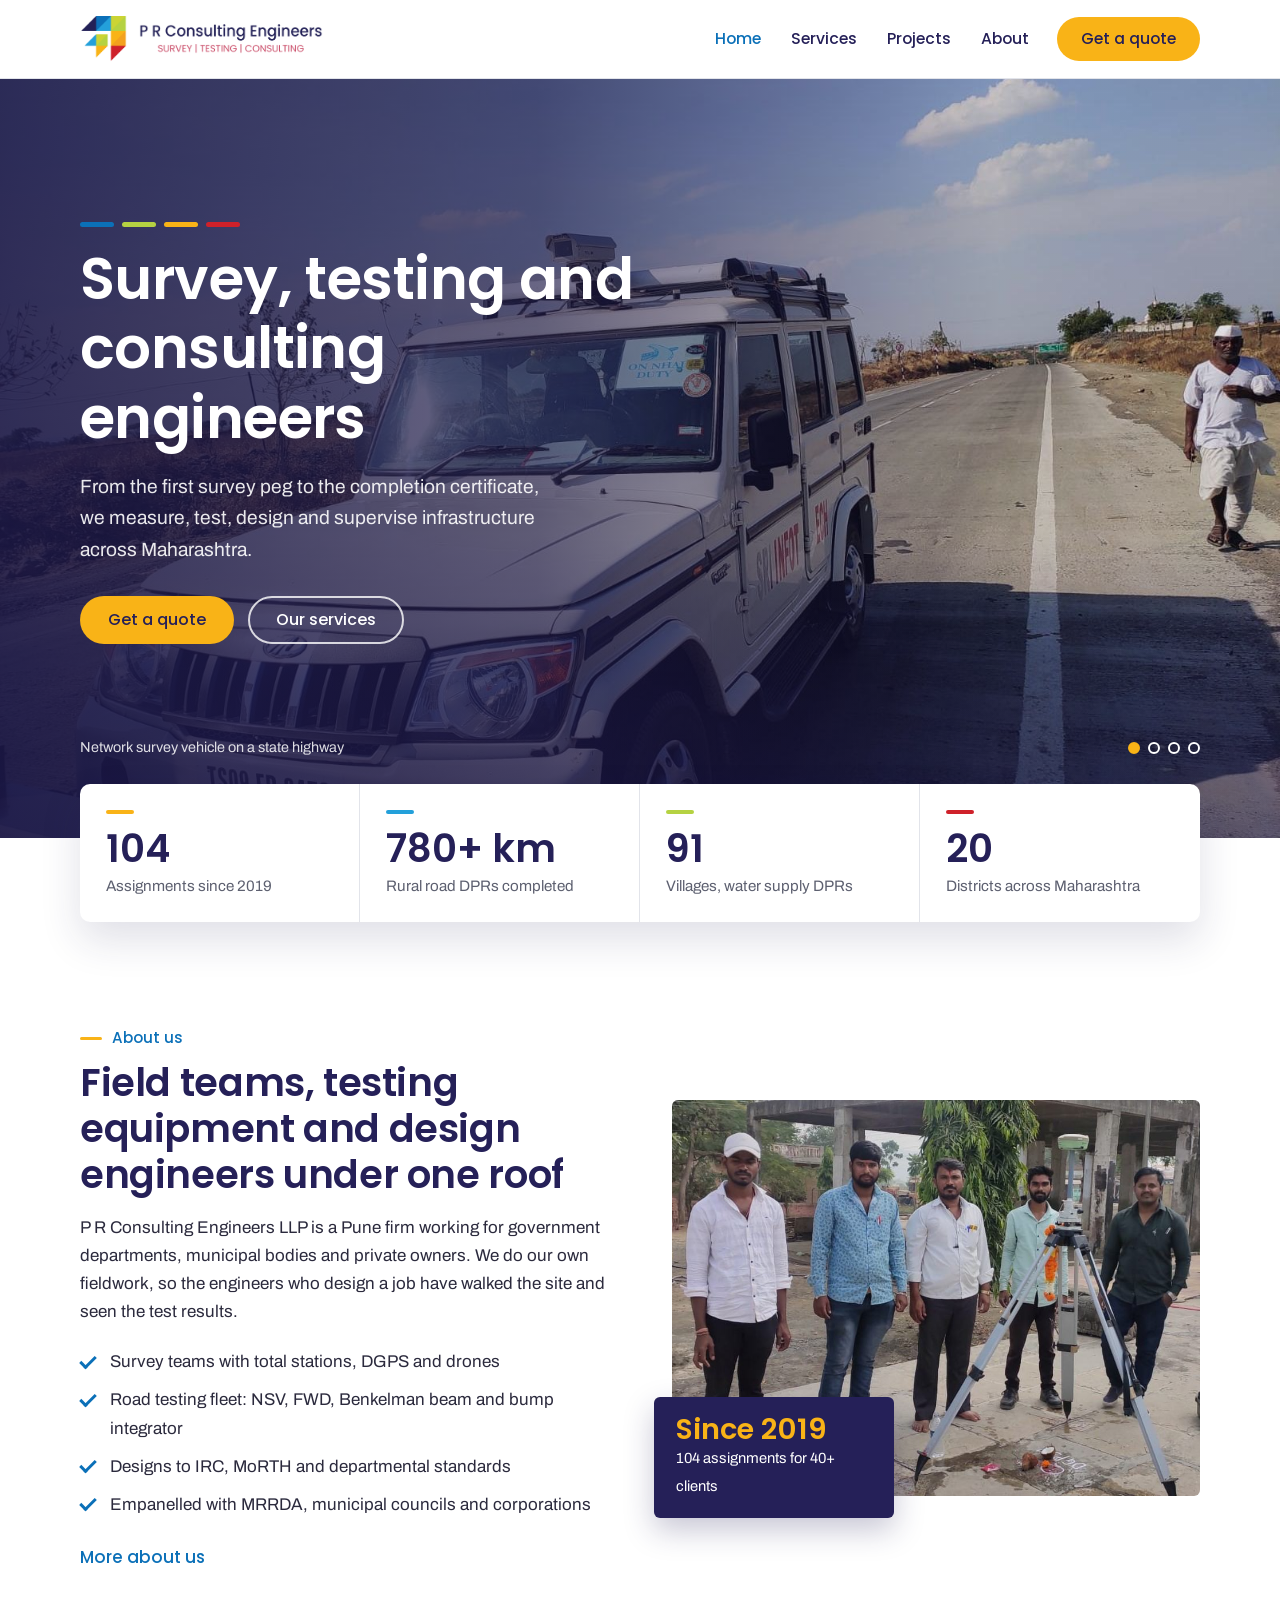
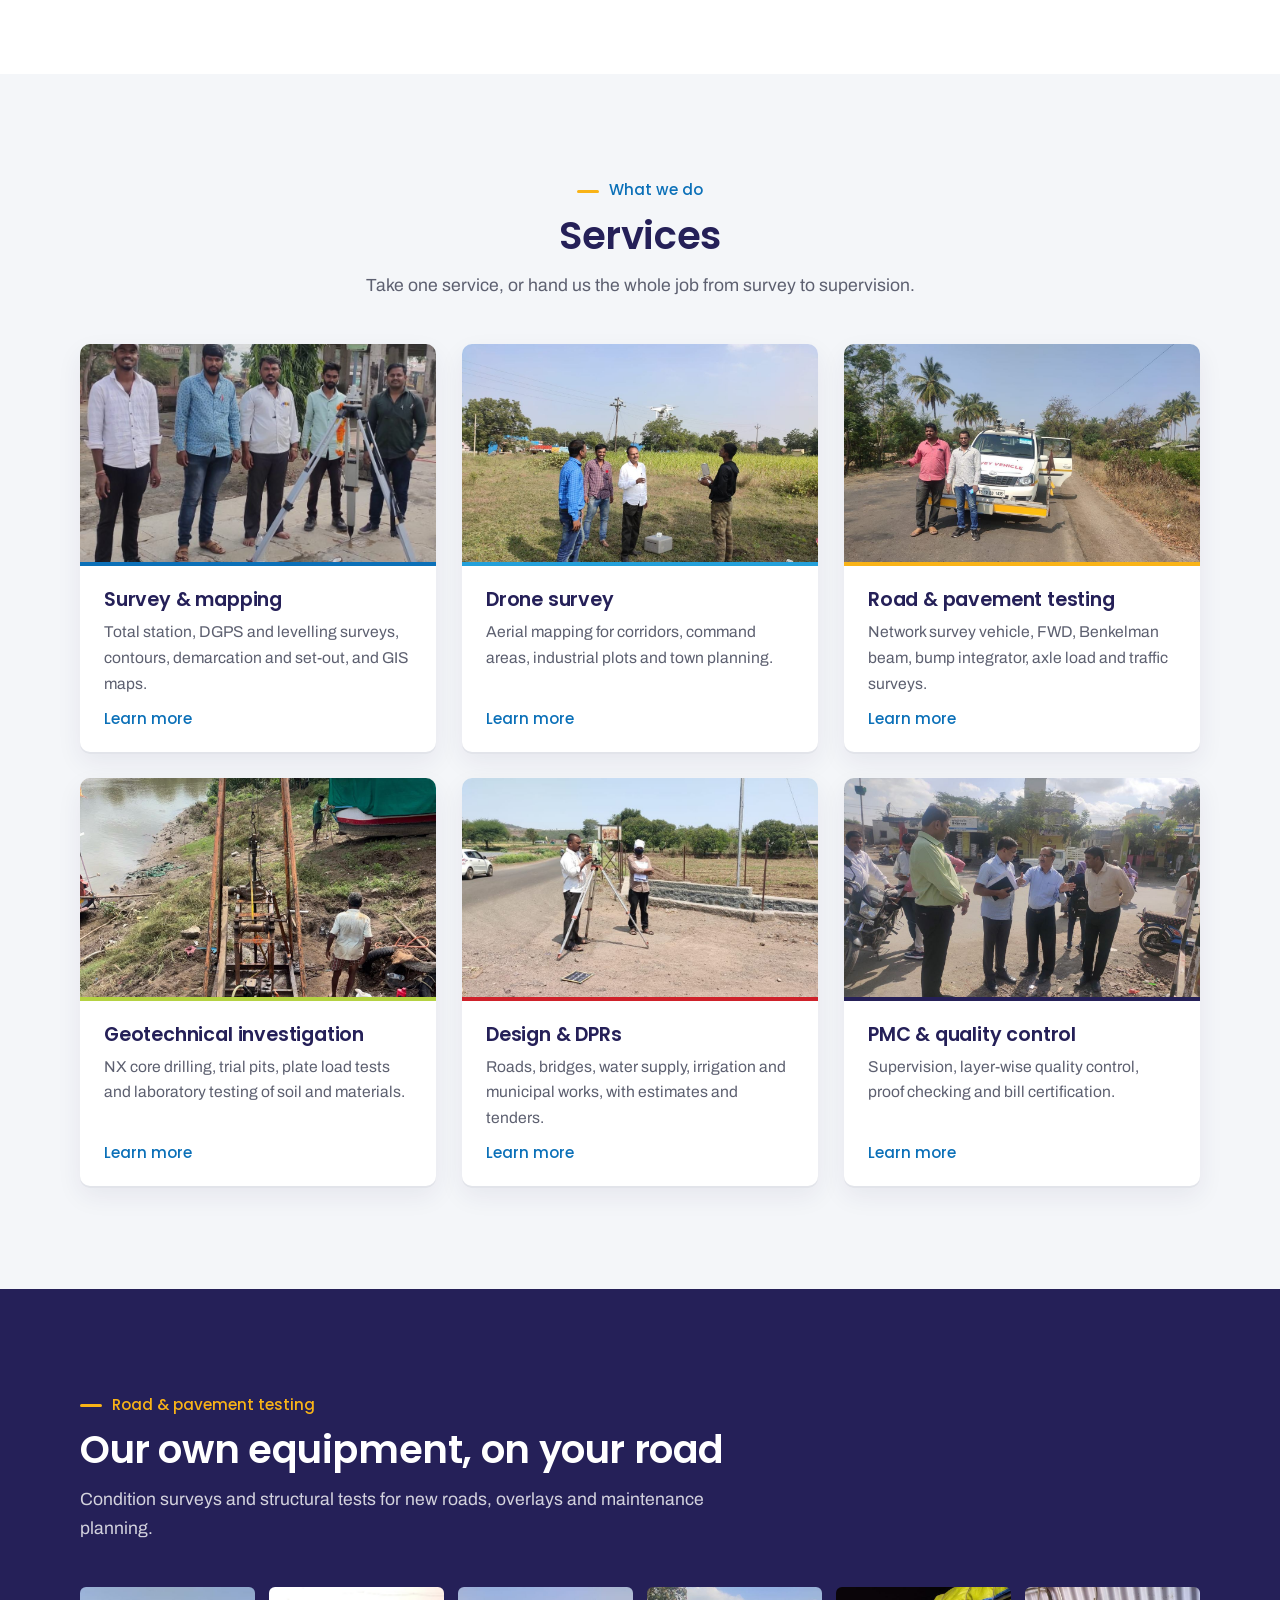
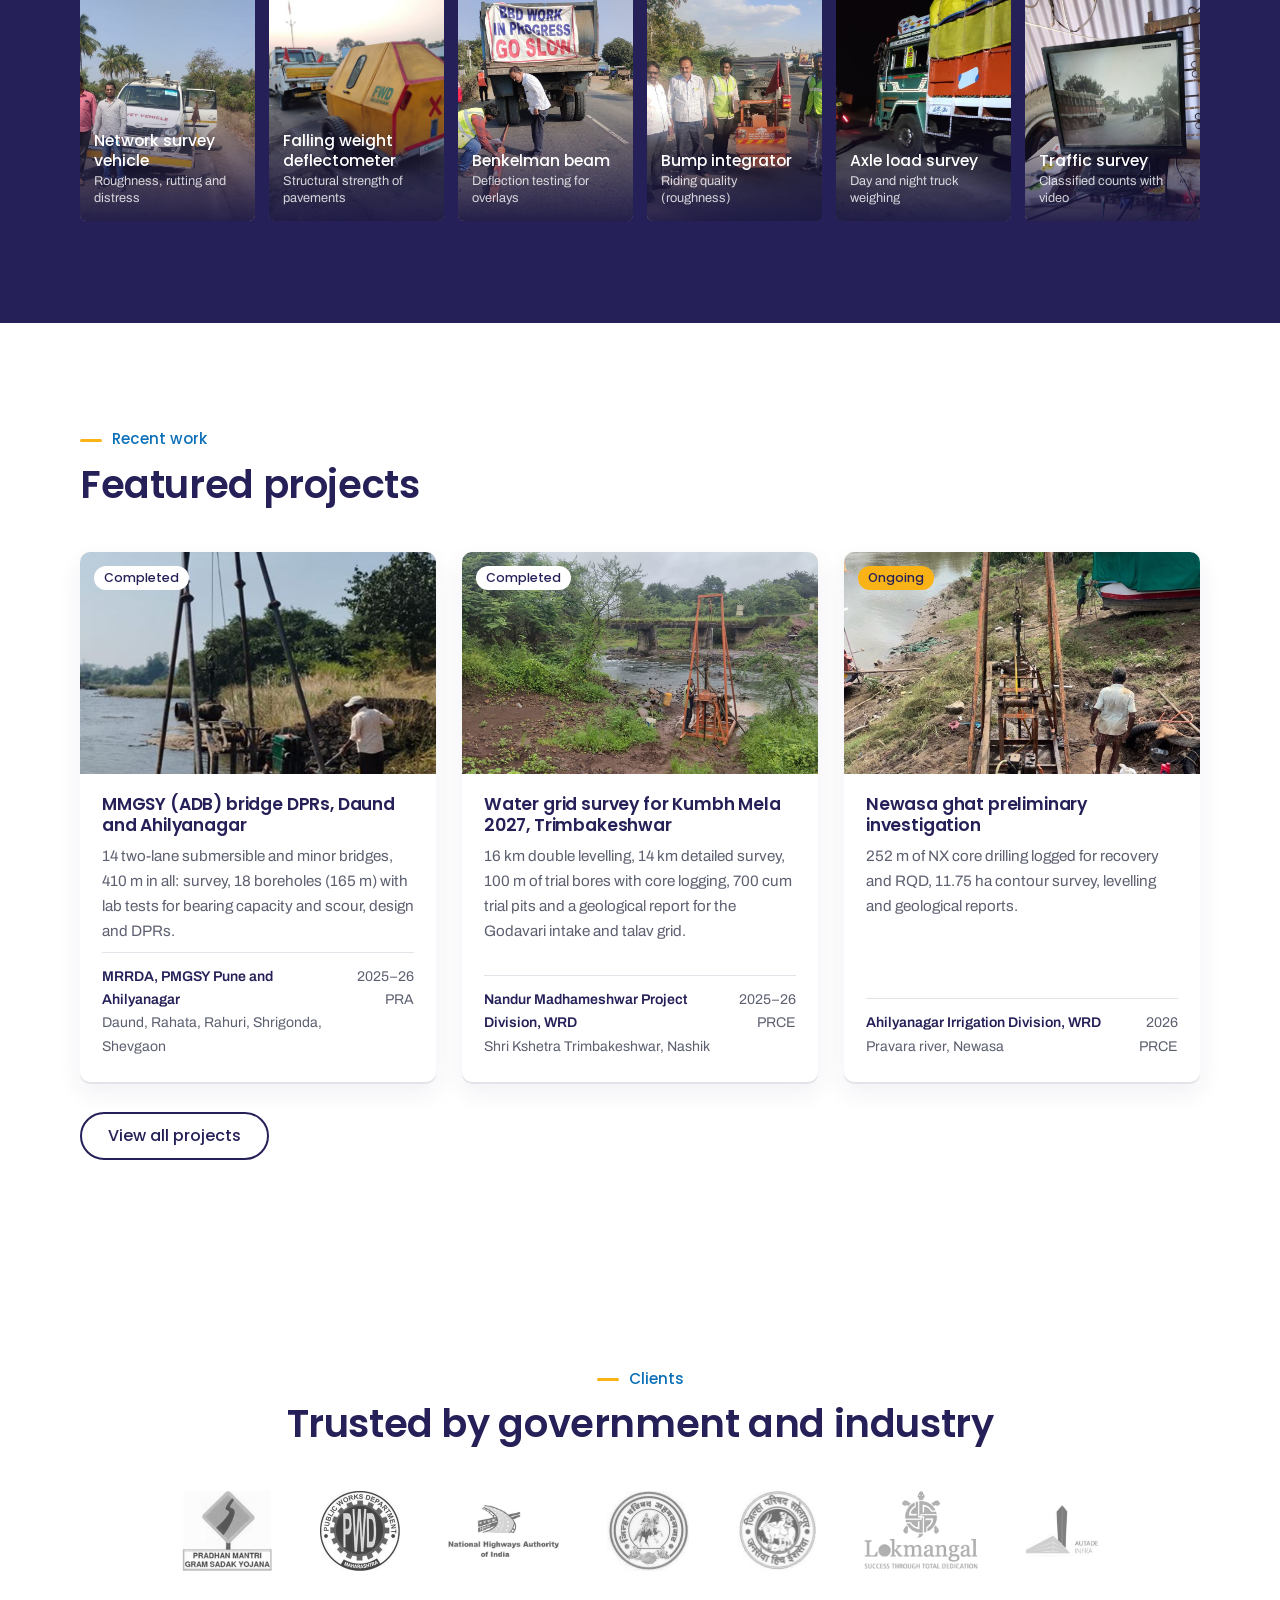
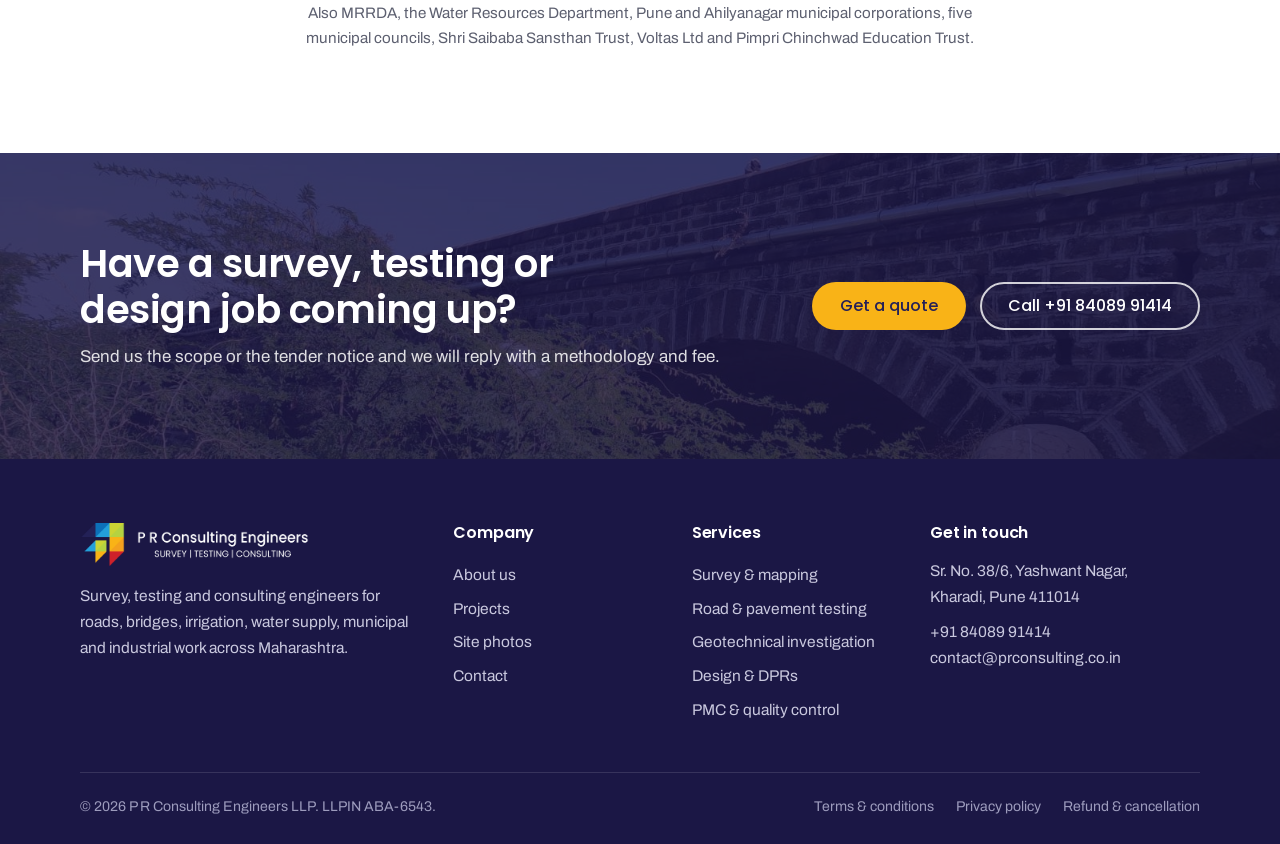
==== commit 0327a5e9: "Rebuild as a photo-led website with official logo and branding photos - Official PRCE logo (mark + w" ====
--- a/index.html
+++ b/index.html
@@ -4,255 +4,190 @@
 <meta charset="UTF-8">
 <meta name="viewport" content="width=device-width, initial-scale=1">
 <title>P R Consulting Engineers LLP | Survey, testing and consulting engineers, Pune</title>
-<meta name="description" content="Pune engineering consultancy for survey, geotechnical investigation and material testing, design and DPRs, and project management for roads, bridges, irrigation, water supply, municipal and industrial works.">
+<meta name="description" content="Survey, road and pavement testing, geotechnical investigation, design and DPRs, and PMC for roads, bridges, irrigation, water supply, municipal and industrial works across Maharashtra.">
 <meta property="og:type" content="website">
 <meta property="og:site_name" content="P R Consulting Engineers LLP">
 <meta property="og:title" content="P R Consulting Engineers LLP | Survey, testing and consulting engineers, Pune">
-<meta property="og:description" content="Pune engineering consultancy for survey, geotechnical investigation and material testing, design and DPRs, and project management for roads, bridges, irrigation, water supply, municipal and industrial works.">
+<meta property="og:description" content="Survey, road and pavement testing, geotechnical investigation, design and DPRs, and PMC for roads, bridges, irrigation, water supply, municipal and industrial works across Maharashtra.">
 <meta property="og:url" content="https://prconsulting.co.in/">
+<meta property="og:image" content="https://prconsulting.co.in/img/og-prce.jpg">
 <link rel="canonical" href="https://prconsulting.co.in/">
-<meta name="theme-color" content="#242158">
-<link rel="icon" href="img/prce-mark.svg" type="image/svg+xml">
-<meta property="og:image" content="https://prconsulting.co.in/img/og-prce.jpg">
-<link rel="preload" href="fonts/archivo-var.woff2" as="font" type="font/woff2" crossorigin>
-<link rel="preload" href="fonts/poppins-latin-500-normal.woff2" as="font" type="font/woff2" crossorigin>
+<meta name="theme-color" content="#252058">
+<link rel="icon" href="img/brand/favicon-48.png" sizes="48x48" type="image/png">
+<link rel="apple-touch-icon" href="img/brand/favicon-192.png">
+<link rel="preload" href="fonts/poppins-latin-600-normal.woff2" as="font" type="font/woff2" crossorigin>
+<link rel="preload" as="image" href="img/hero-nsv.jpg" fetchpriority="high">
 <link rel="stylesheet" href="css/style.css">
 <script type="application/ld+json">
-{"@context":"https://schema.org","@type":"ProfessionalService","name":"P R Consulting Engineers LLP",
-"url":"https://prconsulting.co.in","telephone":"+91-8408991414","email":"contact@prconsulting.co.in",
-"address":{"@type":"PostalAddress","streetAddress":"Sr. No. 38/6, Yashwant Nagar, Kharadi","addressLocality":"Pune",
-"addressRegion":"Maharashtra","postalCode":"411014","addressCountry":"IN"},
-"areaServed":"Maharashtra","description":"Survey, geotechnical investigation and material testing, design and DPRs, and project management consultancy for roads, bridges, irrigation, water supply, municipal and industrial works."}
+{"@context":"https://schema.org","@type":"ProfessionalService","name":"P R Consulting Engineers LLP","url":"https://prconsulting.co.in",
+"logo":"https://prconsulting.co.in/img/brand/prce-logo.png","image":"https://prconsulting.co.in/img/hero-nsv.jpg",
+"telephone":"+91-8408991414","email":"contact@prconsulting.co.in",
+"address":{"@type":"PostalAddress","streetAddress":"Sr. No. 38/6, Yashwant Nagar, Kharadi","addressLocality":"Pune","addressRegion":"Maharashtra","postalCode":"411014","addressCountry":"IN"},
+"areaServed":"Maharashtra","description":"Survey, road and pavement testing, geotechnical investigation, design and DPRs, and project management consultancy."}
 </script>
 </head>
 <body>
 <a class="skip" href="#main">Skip to content</a>
 <header class="site-header">
 <div class="wrap site-header__inner">
-<a class="brand" href="index.html" aria-label="P R Consulting Engineers LLP, home"><svg class="brand__mark" aria-hidden="true" xmlns="http://www.w3.org/2000/svg" viewBox="0 0 228 228">
-<path fill="#242158" d="M0 76 76 0v76z"/>
-<path fill="#0b70b8" d="M76 0h76L76 76z"/><path fill="#23a0da" d="M152 0v76H76z"/>
-<path fill="#ccd335" d="M152 0h76l-76 76z"/><path fill="#b5d242" d="M228 0v76h-76z"/>
-<path fill="#f9b317" d="M152 76h76l-76 76z"/><path fill="#f3a01e" d="M228 76v76h-76z"/>
-<path fill="#ccd335" d="M76 93h59l-59 59z"/><path fill="#b5d242" d="M135 93v59H76z"/>
-<path fill="#23a0da" d="M17 152 76 93v59z"/>
-<path fill="#f9b317" d="M76 152h57l-57 57z"/>
-<path fill="#cf212a" d="M152 152h76l-76 76z"/>
-</svg>
-
-<span class="brand__name"><strong>P R Consulting Engineers</strong><span>SURVEY | TESTING | CONSULTING</span></span></a>
+<a class="brand" href="index.html" aria-label="P R Consulting Engineers LLP, home"><img class="brand__mark" src="img/brand/prce-mark.png" alt="" width="240" height="234"><img class="brand__word" src="img/brand/prce-wordmark.png" alt="P R Consulting Engineers, survey, testing, consulting" width="872" height="142"></a>
 <button class="menu-btn" type="button" aria-expanded="false" aria-controls="site-nav">Menu</button>
 <nav class="nav" id="site-nav" aria-label="Main">
 <a href="index.html" aria-current="page">Home</a>
 <a href="services.html">Services</a>
 <a href="projects.html">Projects</a>
 <a href="about.html">About</a>
-<a class="btn btn--primary" href="contact.html">Contact us</a>
+<a class="btn btn--primary" href="contact.html">Get a quote</a>
 </nav>
 </div>
 </header>
 <main id="main">
 
-<section class="hero">
-<div class="wrap hero__grid">
-<div class="hero__text">
+<section class="hero" aria-label="Introduction">
+<div class="hero__slides"><div class="hero__slide is-active" data-caption="Network survey vehicle on a state highway"><img src="img/hero-nsv.jpg" alt="" fetchpriority="high"></div>
+<div class="hero__slide" data-caption="Drone survey team in the field"><img data-src="img/hero-drone.jpg" alt=""></div>
+<div class="hero__slide" data-caption="Bridge condition inspection for PWD"><img data-src="img/hero-bridge.jpg" alt=""></div>
+<div class="hero__slide" data-caption="DGPS control survey with our field team"><img data-src="img/field-team-wide.jpg" alt=""></div></div>
+<div class="wrap hero__content">
+<div class="hero__tag" aria-hidden="true"><span style="background:#0b70b8"></span><span style="background:#b5d242"></span><span style="background:#f9b317"></span><span style="background:#cf212a"></span></div>
 <h1>Survey, testing and consulting engineers</h1>
-<p class="lede">We measure, investigate, design and supervise infrastructure across Maharashtra: roads and bridges, irrigation and water supply, municipal works, and industrial and institutional sites. Since 2019 we have completed 73 assignments for government departments, municipal bodies and private owners.</p>
-<div class="hero__actions">
-<a class="btn btn--primary" href="contact.html">Discuss a project</a>
-<a class="btn btn--line" href="projects.html">See our projects</a>
+<p class="hero__lede">From the first survey peg to the completion certificate, we measure, test, design and supervise infrastructure across Maharashtra.</p>
+<div class="hero__actions"><a class="btn btn--primary" href="contact.html">Get a quote</a><a class="btn btn--ghost" href="services.html">Our services</a></div>
 </div>
+<div class="hero__foot"><div class="wrap"><p class="hero__caption" aria-live="polite">Network survey vehicle on a state highway</p><div class="hero__dots"><button type="button" aria-label="Show photo 1" aria-current="true"></button><button type="button" aria-label="Show photo 2" aria-current="false"></button><button type="button" aria-label="Show photo 3" aria-current="false"></button><button type="button" aria-label="Show photo 4" aria-current="false"></button></div></div></div>
+</section>
+
+<div class="stats"><div class="wrap"><div class="stats__card"><div class="stat" style="--c:#f9b317"><strong>104</strong><span>Assignments since 2019</span></div><div class="stat" style="--c:#23a0da"><strong>780+ km</strong><span>Rural road DPRs completed</span></div><div class="stat" style="--c:#b5d242"><strong>91</strong><span>Villages, water supply DPRs</span></div><div class="stat" style="--c:#cf212a"><strong>20</strong><span>Districts across Maharashtra</span></div></div></div></div>
+
+<section class="section">
+<div class="wrap split">
+<div class="split__text">
+<span class="kicker">About us</span>
+<h2>Field teams, testing equipment and design engineers under one roof</h2>
+<p style="margin-top:16px">P R Consulting Engineers LLP is a Pune firm working for government departments, municipal bodies and private owners. We do our own fieldwork, so the engineers who design a job have walked the site and seen the test results.</p>
+<ul class="checks">
+<li>Survey teams with total stations, DGPS and drones</li>
+<li>Road testing fleet: NSV, FWD, Benkelman beam and bump integrator</li>
+<li>Designs to IRC, MoRTH and departmental standards</li>
+<li>Empanelled with MRRDA, municipal councils and corporations</li>
+</ul>
+<p style="margin-top:24px"><a class="link-arrow" href="about.html">More about us</a></p>
 </div>
-<div class="hero__photos">
-<figure class="hp hp--a"><img src="img/newasa-drilling.jpg" alt="NX core drilling rig on a river bank at Newasa" fetchpriority="high"></figure>
-<figure class="hp hp--b"><img src="img/drone-survey-team.jpg" alt="PRCE survey team with a drone and DGPS on a rural road"></figure>
-<figure class="hp hp--c"><img src="img/newasa-cores.jpg" alt="Rock cores logged in a core box"></figure>
-</div>
+<div class="split__media"><img src="img/dgps-team.jpg" alt="PRCE survey team with DGPS and total station equipment" loading="lazy">
+<div class="split__badge"><strong>Since 2019</strong><span>104 assignments for 40+ clients</span></div></div>
 </div>
 </section>
 
-<section class="block">
+<section class="section section--soft">
 <div class="wrap">
-<div class="block__head"><h2>Our record</h2>
-<p>Counted from our project register, completed work and work in hand together.</p></div>
-<dl class="title-block">
-<div><dt>Assignments since 2019</dt><dd>104<small>73 completed, 31 in hand</small></dd></div>
-<div><dt>Road DPRs completed</dt><dd>780+ km<small>Plus 188 km in hand</small></dd></div>
-<div><dt>Bridge DPRs</dt><dd>17<small>PMGSY-III and MMGSY (ADB)</small></dd></div>
-<div><dt>Roads under PMC</dt><dd>171 km<small>FDR roads for MRRDA</small></dd></div>
-<div><dt>Villages, water supply DPRs</dt><dd>91<small>Jal Jeevan Mission</small></dd></div>
-<div><dt>Irrigation command surveyed</dt><dd>7,750 ha<small>Punegaon LBC and Kadavi LIS</small></dd></div>
-<div><dt>Core drilling and trial bores</dt><dd>600 m<small>Bridges, ghats and intake works</small></dd></div>
-<div><dt>Districts worked in</dt><dd>20<small>From Ratnagiri to Gondia</small></dd></div>
-</dl>
-<p class="title-block__note">Completed and ongoing work of P R Consulting Engineers LLP, its associate firm P R Associates and their joint venture, from our project register (November 2026).</p>
+<div class="section-head section-head--center"><span class="kicker">What we do</span><h2>Services</h2>
+<p>Take one service, or hand us the whole job from survey to supervision.</p></div>
+<div class="cards"><a class="card" href="services.html#survey" style="--c:#0b70b8"><div class="card__img"><img src="img/svc-survey.jpg" alt="Survey &amp; mapping" loading="lazy"></div>
+<div class="card__body"><h3>Survey &amp; mapping</h3><p>Total station, DGPS and levelling surveys, contours, demarcation and set-out, and GIS maps.</p><span class="card__more">Learn more</span></div></a>
+<a class="card" href="services.html#drone" style="--c:#23a0da"><div class="card__img"><img src="img/svc-drone.jpg" alt="Drone survey" loading="lazy"></div>
+<div class="card__body"><h3>Drone survey</h3><p>Aerial mapping for corridors, command areas, industrial plots and town planning.</p><span class="card__more">Learn more</span></div></a>
+<a class="card" href="services.html#testing" style="--c:#f9b317"><div class="card__img"><img src="img/svc-nsv.jpg" alt="Road &amp; pavement testing" loading="lazy"></div>
+<div class="card__body"><h3>Road &amp; pavement testing</h3><p>Network survey vehicle, FWD, Benkelman beam, bump integrator, axle load and traffic surveys.</p><span class="card__more">Learn more</span></div></a>
+<a class="card" href="services.html#geotech" style="--c:#b5d242"><div class="card__img"><img src="img/newasa-drilling.jpg" alt="Geotechnical investigation" loading="lazy"></div>
+<div class="card__body"><h3>Geotechnical investigation</h3><p>NX core drilling, trial pits, plate load tests and laboratory testing of soil and materials.</p><span class="card__more">Learn more</span></div></a>
+<a class="card" href="services.html#design" style="--c:#cf212a"><div class="card__img"><img src="img/svc-dpr.jpg" alt="Design &amp; DPRs" loading="lazy"></div>
+<div class="card__body"><h3>Design &amp; DPRs</h3><p>Roads, bridges, water supply, irrigation and municipal works, with estimates and tenders.</p><span class="card__more">Learn more</span></div></a>
+<a class="card" href="services.html#pmc" style="--c:#252058"><div class="card__img"><img src="img/svc-pmc.jpg" alt="PMC &amp; quality control" loading="lazy"></div>
+<div class="card__body"><h3>PMC &amp; quality control</h3><p>Supervision, layer-wise quality control, proof checking and bill certification.</p><span class="card__more">Learn more</span></div></a></div>
 </div>
 </section>
 
-<section class="block block--sheet">
+<section class="section testing">
 <div class="wrap">
-<div class="block__head"><h2>Sectors we work in</h2>
-<p>The same survey teams, engineers and testing partners work across all of these, so a canal job benefits from what we learn on roads, and the other way round.</p></div>
-<div class="sectors">
-<a class="sector" href="projects.html#roads"><h3>Roads &amp; highways</h3><p>Rural road DPRs under PMGSY and MMGSY, state highway links, NSV condition surveys on national highways, and PMC for FDR road construction.</p><span class="sector__fact">780+ km of road DPRs completed</span></a>
-<a class="sector" href="projects.html#bridges"><h3>Bridges</h3><p>Bridge site surveys, hydrological studies, boreholes and lab tests, design and DPRs for submersible, minor and two-lane bridges.</p><span class="sector__fact">17 bridge DPRs</span></a>
-<a class="sector" href="projects.html#water"><h3>Irrigation &amp; water resources</h3><p>Canal restoration surveys, lift irrigation and command area surveys, chak planning and PDN design, ghats, weirs and forest clearances.</p><span class="sector__fact">Mula, Punegaon, Tajnapur, Kadavi</span></a>
-<a class="sector" href="projects.html#supply"><h3>Water supply</h3><p>Jal Jeevan Mission village schemes, network design in WaterGEMS, and the Trimbakeshwar water grid for Kumbh Mela 2027.</p><span class="sector__fact">91 villages</span></a>
-<a class="sector" href="projects.html#urban"><h3>Urban &amp; municipal</h3><p>PMC for five municipal councils, DP road and sewer surveys for Pune and Ahilyanagar, and road design for Shri Saibaba Sansthan.</p><span class="sector__fact">2 corporations, 5 councils</span></a>
-<a class="sector" href="projects.html#industrial"><h3>Industrial &amp; institutional</h3><p>Plant surveys and soil and groundwater investigation for Voltas, and campus set-out and contour surveys for education trusts.</p><span class="sector__fact">Voltas, PCET</span></a>
-</div>
+<div class="section-head"><span class="kicker">Road &amp; pavement testing</span><h2>Our own equipment, on your road</h2>
+<p>Condition surveys and structural tests for new roads, overlays and maintenance planning.</p></div>
+<div class="tiles"><figure class="tile"><img src="img/svc-nsv.jpg" alt="Network survey vehicle" loading="lazy"><figcaption>Network survey vehicle<span>Roughness, rutting and distress</span></figcaption></figure>
+<figure class="tile"><img src="img/test-fwd.jpg" alt="Falling weight deflectometer" loading="lazy"><figcaption>Falling weight deflectometer<span>Structural strength of pavements</span></figcaption></figure>
+<figure class="tile"><img src="img/test-bbd.jpg" alt="Benkelman beam" loading="lazy"><figcaption>Benkelman beam<span>Deflection testing for overlays</span></figcaption></figure>
+<figure class="tile"><img src="img/test-bi.jpg" alt="Bump integrator" loading="lazy"><figcaption>Bump integrator<span>Riding quality (roughness)</span></figcaption></figure>
+<figure class="tile"><img src="img/test-axle-night.jpg" alt="Axle load survey" loading="lazy"><figcaption>Axle load survey<span>Day and night truck weighing</span></figcaption></figure>
+<figure class="tile"><img src="img/traffic-count.jpg" alt="Traffic survey" loading="lazy"><figcaption>Traffic survey<span>Classified counts with video</span></figcaption></figure></div>
 </div>
 </section>
 
-<section class="block">
+<section class="section">
 <div class="wrap">
-<div class="block__head"><h2>From the field</h2>
-<p>Our own teams on site: surveying, drilling, testing and inspecting with department engineers.</p></div>
-<div class="gallery"><figure class="shot"><img src="img/newasa-drilling.jpg" alt="NX core drilling on the Pravara river bank" loading="lazy" decoding="async"><figcaption><strong>NX core drilling on the Pravara river bank</strong><span>Newasa ghat investigation, Ahilyanagar Irrigation Division</span></figcaption></figure>
-<figure class="shot"><img src="img/newasa-cores.jpg" alt="Logged rock cores in core boxes" loading="lazy" decoding="async"><figcaption><strong>Logged rock cores in core boxes</strong><span>Newasa ghat investigation</span></figcaption></figure>
-<figure class="shot"><img src="img/drone-survey-team.jpg" alt="Drone and DGPS survey team on a rural road" loading="lazy" decoding="async"><figcaption><strong>Drone and DGPS survey team on a rural road</strong><span>PMGSY road DPRs, Ahilyanagar</span></figcaption></figure>
-<figure class="shot"><img src="img/bridge-borehole.jpg" alt="Borehole at a river bridge site" loading="lazy" decoding="async"><figcaption><strong>Borehole at a river bridge site</strong><span>MMGSY (ADB) bridge DPRs</span></figcaption></figure>
-<figure class="shot"><img src="img/river-crossing-drill.jpg" alt="Drilling at a river crossing" loading="lazy" decoding="async"><figcaption><strong>Drilling at a river crossing</strong><span>Trimbakeshwar water grid survey, Nashik</span></figcaption></figure>
-<figure class="shot"><img src="img/plate-load-test.jpg" alt="Plate load test in a foundation pit" loading="lazy" decoding="async"><figcaption><strong>Plate load test in a foundation pit</strong><span>Bridge investigation, Daund</span></figcaption></figure></div>
-<p style="margin-top:28px"><a class="text-link" href="projects.html#field">More site photos</a></p>
+<div class="section-head"><span class="kicker">Recent work</span><h2>Featured projects</h2></div>
+<div class="projects"><article class="pcard" data-cat="bridges" data-status="done">
+<div class="pcard__img"><span class="pcard__status">Completed</span><img src="img/bridge-borehole.jpg" alt="MMGSY (ADB) bridge DPRs, Daund and Ahilyanagar" loading="lazy"></div>
+<div class="pcard__body">
+<h3>MMGSY (ADB) bridge DPRs, Daund and Ahilyanagar</h3>
+<p>14 two-lane submersible and minor bridges, 410 m in all: survey, 18 boreholes (165 m) with lab tests for bearing capacity and scour, design and DPRs.</p>
+<div class="pcard__meta"><span><strong>MRRDA, PMGSY Pune and Ahilyanagar</strong><br>Daund, Rahata, Rahuri, Shrigonda, Shevgaon</span><span>2025–26<br>PRA</span></div>
+</div>
+</article>
+<article class="pcard" data-cat="supply water" data-status="done">
+<div class="pcard__img"><span class="pcard__status">Completed</span><img src="img/river-crossing-drill.jpg" alt="Water grid survey for Kumbh Mela 2027, Trimbakeshwar" loading="lazy"></div>
+<div class="pcard__body">
+<h3>Water grid survey for Kumbh Mela 2027, Trimbakeshwar</h3>
+<p>16 km double levelling, 14 km detailed survey, 100 m of trial bores with core logging, 700 cum trial pits and a geological report for the Godavari intake and talav grid.</p>
+<div class="pcard__meta"><span><strong>Nandur Madhameshwar Project Division, WRD</strong><br>Shri Kshetra Trimbakeshwar, Nashik</span><span>2025–26<br>PRCE</span></div>
+</div>
+</article>
+<article class="pcard" data-cat="water urban" data-status="live">
+<div class="pcard__img"><span class="pcard__status pcard__status--live">Ongoing</span><img src="img/newasa-drilling.jpg" alt="Newasa ghat preliminary investigation" loading="lazy"></div>
+<div class="pcard__body">
+<h3>Newasa ghat preliminary investigation</h3>
+<p>252 m of NX core drilling logged for recovery and RQD, 11.75 ha contour survey, levelling and geological reports.</p>
+<div class="pcard__meta"><span><strong>Ahilyanagar Irrigation Division, WRD</strong><br>Pravara river, Newasa</span><span>2026<br>PRCE</span></div>
+</div>
+</article></div>
+<p style="margin-top:30px"><a class="btn btn--outline" href="projects.html">View all projects</a></p>
 </div>
 </section>
 
-<section class="block block--sheet">
+<section class="section">
 <div class="wrap">
-<div class="block__head"><h2>What we do</h2>
-<p>Take one service, or the whole job from first measurement to completion certificate.</p></div>
-<div class="services-brief">
-<div><h3>Survey &amp; mapping</h3><p>Total station, DGPS, drone and NSV surveys, levelling, contours and GIS.</p></div>
-<div><h3>Geotechnical &amp; material testing</h3><p>Core drilling, trial pits, soil, groundwater and material testing.</p></div>
-<div><h3>Design &amp; DPRs</h3><p>Roads, bridges, water supply, irrigation and municipal works, with estimates and tenders.</p></div>
-<div><h3>PMC &amp; quality control</h3><p>Supervision, layer-wise QC, FWD surveys, proof checking and bill certification.</p></div>
-<div><h3>Clearances &amp; approvals</h3><p>Forest and wildlife clearance, town planning and technical sanction support.</p></div>
-</div>
-<p style="margin-top:28px"><a class="text-link" href="services.html">How we deliver each service</a></p>
+<div class="section-head section-head--center"><span class="kicker">Clients</span><h2>Trusted by government and industry</h2></div>
+<div class="clients"><img class="" src="img/clients/pmgsy.png" alt="Pradhan Mantri Gram Sadak Yojana" loading="lazy">
+<img class="" src="img/clients/pwd.png" alt="Public Works Department, Maharashtra" loading="lazy">
+<img class="wide" src="img/clients/nhai.png" alt="National Highways Authority of India" loading="lazy">
+<img class="" src="img/clients/zp-ahmednagar.png" alt="Zilla Parishad Ahmednagar" loading="lazy">
+<img class="" src="img/clients/zp-solapur.png" alt="Zilla Parishad Solapur" loading="lazy">
+<img class="" src="img/clients/lokmangal.png" alt="Lokmangal Group" loading="lazy">
+<img class="wide" src="img/clients/autade.png" alt="Shri S M Autade Infra" loading="lazy"></div>
+<p class="client-names">Also MRRDA, the Water Resources Department, Pune and Ahilyanagar municipal corporations, five municipal councils, Shri Saibaba Sansthan Trust, Voltas Ltd and Pimpri Chinchwad Education Trust.</p>
 </div>
 </section>
-
-<section class="block">
+<section class="cta">
+<div class="cta__bg"><img src="img/hero-bridge.jpg" alt="" loading="lazy"></div>
 <div class="wrap">
-<div class="block__head"><h2>Selected work</h2>
-<p>Completed and current assignments. The full register has 29 entries.</p></div>
-<div class="register">
-<article class="register__row" data-cat="roads" data-status="done">
-<div><h3>MMGSY-II rural road DPRs, Ahilyanagar</h3><p class="scope">51 roads, 244 km: road, culvert and bridge survey, traffic counts, CBR testing, pavement design, estimates and DPRs.</p></div>
-<p class="register__client">MRRDA, PMGSY Ahilyanagar<span>Ten talukas</span></p>
-<p class="register__meta"><span class="num">2022–24</span><br><span class="status--done">Completed</span><br><span class="firm">PRA</span></p>
-</article>
-<article class="register__row" data-cat="bridges" data-status="done">
-<div><h3>MMGSY (ADB) bridge DPRs, Daund and Ahilyanagar</h3><p class="scope">14 two-lane submersible and minor bridges, 410 m in all: survey, 18 boreholes (165 m) with lab tests for bearing capacity and scour, design and DPRs.</p></div>
-<p class="register__client">MRRDA, PMGSY Pune and Ahilyanagar<span>Daund, Rahata, Rahuri, Shrigonda, Shevgaon</span></p>
-<p class="register__meta"><span class="num">2025–26</span><br><span class="status--done">Completed</span><br><span class="firm">PRA</span></p>
-</article>
-<article class="register__row" data-cat="supply" data-status="done">
-<div><h3>Jal Jeevan Mission water supply DPRs</h3><p class="scope">Topographic survey, trial bores and geological survey, and pipe distribution network design in WaterGEMS for rural tap water schemes.</p></div>
-<p class="register__client">Zilla Parishads Pune, Palghar and Gondia (Rural Water Supply)<span>91 villages</span></p>
-<p class="register__meta"><span class="num">2022–23</span><br><span class="status--done">Completed</span><br><span class="firm">PRA / PRCE</span></p>
-</article>
-<article class="register__row" data-cat="supply water" data-status="done">
-<div><h3>Water grid survey for Kumbh Mela 2027, Trimbakeshwar</h3><p class="scope">16 km double levelling, 14 km detailed survey, 100 m of trial bores with core logging, 700 cum trial pits and a geological report for the Godavari intake and talav grid.</p></div>
-<p class="register__client">Nandur Madhameshwar Project Division, WRD<span>Shri Kshetra Trimbakeshwar, Nashik</span></p>
-<p class="register__meta"><span class="num">2025–26</span><br><span class="status--done">Completed</span><br><span class="firm">PRCE</span></p>
-</article>
-<article class="register__row" data-cat="industrial" data-status="done">
-<div><h3>Industrial plant surveys and soil investigation</h3><p class="scope">18-acre topographic survey on a 5 m grid with as-built layouts at Kharadi, plus soil and groundwater sampling with NABL testing; site surveys at Thane and Chinchpokli.</p></div>
-<p class="register__client">Voltas Ltd<span>Kharadi (Pune), Thane, Chinchpokli (Mumbai)</span></p>
-<p class="register__meta"><span class="num">2025–26</span><br><span class="status--done">Completed</span><br><span class="firm">PRCE</span></p>
-</article>
-<article class="register__row" data-cat="urban" data-status="live">
-<div><h3>Project management consultancy for municipal councils</h3><p class="scope">Surveys, plans, estimates and DPRs for state-scheme works, town planning approvals, and supervision to completion.</p></div>
-<p class="register__client">Sangamner, Rahuri, Mahabaleshwar, Akluj and Rajgurunagar councils<span>Ahilyanagar, Satara, Solapur, Pune</span></p>
-<p class="register__meta"><span class="num">2025–26</span><br><span class="status--live">Ongoing</span><br><span class="firm">PRCE</span></p>
-</article>
-<article class="register__row" data-cat="water" data-status="live">
-<div><h3>Mula Left Bank Canal restoration survey and DPR</h3><p class="scope">117 km of main canal, distributaries and water courses, 190 structures and a 200 ha block contour.</p></div>
-<p class="register__client">Ahilyanagar Irrigation Division, WRD<span>Tal. Rahuri, Ahilyanagar</span></p>
-<p class="register__meta"><span class="num">2026</span><br><span class="status--live">Ongoing</span><br><span class="firm">PRCE</span></p>
-</article>
-<article class="register__row" data-cat="roads" data-status="live">
-<div><h3>Project management unit for FDR roads</h3><p class="scope">PMC for 171.73 km of PMGSY and MMGSY roads built with full-depth reclamation: proof checking, layer-wise QC tests, FWD surveys and supervision.</p></div>
-<p class="register__client">Maharashtra Rural Roads Development Association<span>Pune, Satara, Solapur, Ratnagiri, Beed, Jalna, Chandrapur, Kolhapur, Akola</span></p>
-<p class="register__meta"><span class="num">2024–26</span><br><span class="status--live">Ongoing</span><br><span class="firm">PRA / JV</span></p>
-</article>
-</div>
-<p style="margin-top:28px"><a class="text-link" href="projects.html">View all projects</a></p>
-</div>
-</section>
-
-<section class="block block--ink">
-<div class="wrap">
-<div class="block__head"><h2>Who we work for</h2>
-<p class="muted">Government departments, urban local bodies, trusts, institutions and private companies.</p></div>
-<div class="clients">
-<div><h3>Government departments</h3><ul>
-<li>Maharashtra Rural Roads Development Association (PMGSY, MMGSY)</li>
-<li>Water Resources Department: Ahilyanagar Irrigation, Mula Irrigation, Ahmednagar Medium Projects, Nandur Madhameshwar Project, Bhama Askhed Dam and Kolhapur Medium Project divisions</li>
-<li>Rural Water Supply, Zilla Parishads Pune, Palghar and Gondia</li>
-<li>Public Works Department</li>
-</ul></div>
-<div><h3>Cities and councils</h3><ul>
-<li>Pune Municipal Corporation</li><li>Ahilyanagar Municipal Corporation</li>
-<li>Sangamner, Rahuri and Akluj municipal councils</li><li>Mahabaleshwar and Rajgurunagar municipal councils</li>
-</ul></div>
-<div><h3>Trusts, institutions and companies</h3><ul>
-<li>Shri Saibaba Sansthan Trust, Shirdi</li><li>Voltas Ltd</li>
-<li>Pimpri Chinchwad Education Trust</li><li>MIT Art, Design and Technology University</li>
-<li>NJS Engineers India, Chetak Engineers, Balason Infrastructure Solutions, Shri S M Autade, D R Construction, V H Khatri</li>
-</ul></div>
-</div>
-</div>
-</section>
-<section class="block block--sheet">
-<div class="wrap cta-band">
-<div><h2>Have a survey, investigation or design job coming up?</h2>
-<p>Send the scope or the tender notice and we will reply with a methodology and fee.</p></div>
-<a class="btn btn--primary" href="contact.html">Send an enquiry</a>
+<div><h2>Have a survey, testing or design job coming up?</h2>
+<p>Send us the scope or the tender notice and we will reply with a methodology and fee.</p></div>
+<div class="cta__actions"><a class="btn btn--primary" href="contact.html">Get a quote</a><a class="btn btn--ghost" href="tel:+918408991414">Call +91 84089 91414</a></div>
 </div>
 </section>
 </main>
 <footer class="site-footer">
 <div class="wrap">
 <div class="footer-grid">
-<div class="footer-brand">
-<a class="brand brand--footer" href="index.html"><svg class="brand__mark" aria-hidden="true" xmlns="http://www.w3.org/2000/svg" viewBox="0 0 228 228">
-<path fill="#242158" d="M0 76 76 0v76z"/>
-<path fill="#0b70b8" d="M76 0h76L76 76z"/><path fill="#23a0da" d="M152 0v76H76z"/>
-<path fill="#ccd335" d="M152 0h76l-76 76z"/><path fill="#b5d242" d="M228 0v76h-76z"/>
-<path fill="#f9b317" d="M152 76h76l-76 76z"/><path fill="#f3a01e" d="M228 76v76h-76z"/>
-<path fill="#ccd335" d="M76 93h59l-59 59z"/><path fill="#b5d242" d="M135 93v59H76z"/>
-<path fill="#23a0da" d="M17 152 76 93v59z"/>
-<path fill="#f9b317" d="M76 152h57l-57 57z"/>
-<path fill="#cf212a" d="M152 152h76l-76 76z"/>
-</svg>
-<span class="brand__name"><strong>P R Consulting Engineers</strong><span>SURVEY | TESTING | CONSULTING</span></span></a>
-<p>Survey, testing and consulting engineering for public and private infrastructure across Maharashtra.</p>
+<div>
+<a class="footer-logo" href="index.html"><img class="brand__mark" src="img/brand/prce-mark.png" alt="" width="240" height="234"><img class="brand__word" src="img/brand/prce-wordmark.png" alt="P R Consulting Engineers, survey, testing, consulting" width="872" height="142"></a>
+<p>Survey, testing and consulting engineers for roads, bridges, irrigation, water supply, municipal and industrial work across Maharashtra.</p>
 </div>
 <div>
-<h2>Pages</h2>
-<ul><li><a href="services.html">Services</a></li><li><a href="projects.html">Projects</a></li>
-<li><a href="about.html">About</a></li><li><a href="contact.html">Contact</a></li></ul>
+<h2>Company</h2>
+<ul><li><a href="about.html">About us</a></li><li><a href="projects.html">Projects</a></li><li><a href="projects.html#field">Site photos</a></li><li><a href="contact.html">Contact</a></li></ul>
 </div>
 <div>
 <h2>Services</h2>
-<ul><li><a href="services.html#survey">Survey &amp; mapping</a></li><li><a href="services.html#geotech">Geotechnical &amp; testing</a></li>
-<li><a href="services.html#design">Design &amp; DPRs</a></li><li><a href="services.html#pmc">PMC &amp; quality control</a></li>
-<li><a href="services.html#clearances">Clearances &amp; approvals</a></li></ul>
+<ul><li><a href="services.html#survey">Survey &amp; mapping</a></li><li><a href="services.html#testing">Road &amp; pavement testing</a></li>
+<li><a href="services.html#geotech">Geotechnical investigation</a></li><li><a href="services.html#design">Design &amp; DPRs</a></li><li><a href="services.html#pmc">PMC &amp; quality control</a></li></ul>
 </div>
 <div>
-<h2>Office</h2>
+<h2>Get in touch</h2>
 <p>Sr. No. 38/6, Yashwant Nagar,<br>Kharadi, Pune 411014</p>
-<p style="margin-top:10px"><a href="tel:+918408991414">+91 84089 91414</a><br>
-<a href="mailto:contact@prconsulting.co.in">contact@prconsulting.co.in</a></p>
+<p style="margin-top:10px"><a href="tel:+918408991414">+91 84089 91414</a><br><a href="mailto:contact@prconsulting.co.in">contact@prconsulting.co.in</a></p>
 </div>
 </div>
 <div class="footer-base">
 <p>&copy; 2026 P R Consulting Engineers LLP. LLPIN ABA-6543.</p>
-<nav aria-label="Legal"><a href="terms.html">Terms &amp; conditions</a><a href="privacy.html">Privacy policy</a>
-<a href="refund.html">Refund &amp; cancellation</a></nav>
+<nav aria-label="Legal"><a href="terms.html">Terms &amp; conditions</a><a href="privacy.html">Privacy policy</a><a href="refund.html">Refund &amp; cancellation</a></nav>
 </div>
 </div>
 </footer>
--- a/css/style.css
+++ b/css/style.css
@@ -1,697 +1,306 @@
-/* P R Consulting Engineers LLP — site styles
-   Drawing-sheet palette: paper, ink, instrument yellow, contour green. */
-
-@font-face {
-    font-family: "Archivo";
-    src: url("../fonts/archivo-var.woff2") format("woff2-variations"),
-         url("../fonts/archivo-var.woff2") format("woff2");
-    font-weight: 100 900;
-    font-stretch: 62% 125%;
-    font-display: swap;
-}
-@font-face {
-    font-family: "Poppins";
-    src: url("../fonts/poppins-latin-400-normal.woff2") format("woff2");
-    font-weight: 400;
-    font-display: swap;
-}
-@font-face {
-    font-family: "Poppins";
-    src: url("../fonts/poppins-latin-500-normal.woff2") format("woff2");
-    font-weight: 500;
-    font-display: swap;
-}
-@font-face {
-    font-family: "Plex Mono";
-    src: url("../fonts/ibm-plex-mono-latin-400-normal.woff2") format("woff2");
-    font-weight: 400;
-    font-display: swap;
-}
-@font-face {
-    font-family: "Plex Mono";
-    src: url("../fonts/ibm-plex-mono-latin-500-normal.woff2") format("woff2");
-    font-weight: 500;
-    font-display: swap;
-}
+/* P R Consulting Engineers LLP — website styles
+   Brand: navy #252058, logo blues/greens/amber/red; headings in Poppins (the logo face). */
+
+@font-face { font-family: "Archivo"; src: url("../fonts/archivo-var.woff2") format("woff2-variations"), url("../fonts/archivo-var.woff2") format("woff2"); font-weight: 100 900; font-stretch: 62% 125%; font-display: swap; }
+@font-face { font-family: "Poppins"; src: url("../fonts/poppins-latin-400-normal.woff2") format("woff2"); font-weight: 400; font-display: swap; }
+@font-face { font-family: "Poppins"; src: url("../fonts/poppins-latin-500-normal.woff2") format("woff2"); font-weight: 500; font-display: swap; }
+@font-face { font-family: "Poppins"; src: url("../fonts/poppins-latin-600-normal.woff2") format("woff2"); font-weight: 600; font-display: swap; }
 
 :root {
-    --paper: #f3f5f4;
-    --sheet: #ffffff;
-    --ink: #242158;
-    --ink-soft: #3b3a66;
-    --slate: #56616f;
-    --rule: #cfd6d3;
-    --contour: #7c8f7a;
-    --contour-faint: #dfe6de;
-    --yellow: #f9b317;
-    --yellow-deep: #d38f0c;
-    --brand-pink: #ce5976;
-
-    --sans: "Archivo", "Helvetica Neue", Arial, sans-serif;
-    --mono: "Plex Mono", ui-monospace, "SFMono-Regular", Menlo, monospace;
-
-    /* type scale (1.25) */
-    --t-sm: 0.875rem;
-    --t-base: 1.0625rem;
-    --t-md: 1.25rem;
-    --t-lg: 1.5625rem;
-    --t-xl: 2.25rem;
-    --t-2xl: clamp(2.4rem, 5.2vw, 4.25rem);
-
-    --wrap: 1180px;
+    --navy: #252058;
+    --navy-deep: #1b1745;
+    --text: #2b2a3d;
+    --muted: #5d6070;
+    --line: #e2e4ea;
+    --bg: #ffffff;
+    --bg-soft: #f4f6f9;
+    --blue: #0b70b8;
+    --sky: #23a0da;
+    --lime: #b5d242;
+    --amber: #f9b317;
+    --amber-deep: #e59a0a;
+    --red: #cf212a;
+    --pink: #ce5976;
+
+    --head: "Poppins", "Segoe UI", Arial, sans-serif;
+    --body: "Archivo", "Segoe UI", Arial, sans-serif;
+    --wrap: 1200px;
     --gut: clamp(20px, 4vw, 40px);
+    --radius: 6px;
 }
 
 *, *::before, *::after { box-sizing: border-box; }
 * { margin: 0; padding: 0; }
-
 html { scroll-behavior: smooth; }
 @media (prefers-reduced-motion: reduce) {
     html { scroll-behavior: auto; }
     *, *::before, *::after { animation: none !important; transition: none !important; }
 }
-
-body {
-    font-family: var(--sans);
-    font-size: var(--t-base);
-    font-stretch: 100%;
-    line-height: 1.6;
-    color: var(--ink);
-    background: var(--paper);
-    -webkit-font-smoothing: antialiased;
-    text-rendering: optimizeLegibility;
-}
-
-img, svg { display: block; max-width: 100%; }
+body { font-family: var(--body); font-size: 1.0625rem; line-height: 1.65; color: var(--text); background: var(--bg); -webkit-font-smoothing: antialiased; }
+img { display: block; max-width: 100%; }
 a { color: inherit; }
 ul { list-style: none; }
-
-:focus-visible {
-    outline: 3px solid var(--yellow);
-    outline-offset: 3px;
+:focus-visible { outline: 3px solid var(--amber); outline-offset: 3px; }
+
+.wrap { width: 100%; max-width: var(--wrap); margin: 0 auto; padding: 0 var(--gut); }
+.skip { position: absolute; left: -999px; top: 8px; background: var(--amber); color: var(--navy); padding: 8px 14px; z-index: 100; font-weight: 600; }
+.skip:focus { left: 8px; }
+
+h1, h2, h3, h4 { font-family: var(--head); color: var(--navy); line-height: 1.2; font-weight: 600; letter-spacing: -0.01em; }
+h1 { font-size: clamp(2.2rem, 4.6vw, 3.6rem); }
+h2 { font-size: clamp(1.7rem, 3vw, 2.4rem); }
+h3 { font-size: 1.2rem; font-weight: 600; }
+p { max-width: 70ch; }
+
+.kicker { display: inline-block; font-family: var(--head); font-weight: 500; font-size: 0.95rem; color: var(--blue); margin-bottom: 10px; }
+.kicker::before { content: ""; display: inline-block; width: 22px; height: 3px; background: var(--amber); vertical-align: middle; margin-right: 10px; border-radius: 2px; }
+.section-head { max-width: 720px; margin-bottom: clamp(28px, 4vw, 44px); }
+.section-head p { margin-top: 12px; color: var(--muted); font-size: 1.1rem; }
+.section-head--center { text-align: center; margin-left: auto; margin-right: auto; }
+.section-head--center p { margin-left: auto; margin-right: auto; }
+.section { padding: clamp(60px, 8vw, 104px) 0; }
+.section--soft { background: var(--bg-soft); }
+
+/* ---------- Buttons ---------- */
+.btn { display: inline-flex; align-items: center; justify-content: center; gap: 10px; padding: 14px 26px; font: 500 1rem/1 var(--head); text-decoration: none; border-radius: 999px; border: 2px solid transparent; cursor: pointer; transition: background-color .15s, color .15s, border-color .15s; }
+.btn--primary { background: var(--amber); color: var(--navy); }
+.btn--primary:hover { background: var(--amber-deep); }
+.btn--ghost { border-color: rgba(255,255,255,.8); color: #fff; }
+.btn--ghost:hover { background: #fff; color: var(--navy); }
+.btn--outline { border-color: var(--navy); color: var(--navy); }
+.btn--outline:hover { background: var(--navy); color: #fff; }
+.link-arrow { font-family: var(--head); font-weight: 500; color: var(--blue); text-decoration: none; }
+.link-arrow:hover { text-decoration: underline; text-underline-offset: 4px; }
+
+/* ---------- Header ---------- */
+.site-header { position: sticky; top: 0; z-index: 50; background: #fff; box-shadow: 0 1px 0 var(--line); }
+.site-header__inner { display: flex; align-items: center; justify-content: space-between; gap: 24px; height: 78px; }
+.brand { display: flex; align-items: center; gap: 12px; text-decoration: none; }
+.brand__mark { height: 46px; width: auto; }
+.brand__word { height: 30px; width: auto; }
+.nav { display: flex; align-items: center; gap: 2px; }
+.nav a { padding: 10px 14px; font: 500 0.98rem/1 var(--head); color: var(--navy); text-decoration: none; border-radius: 999px; }
+.nav a:hover { background: var(--bg-soft); }
+.nav a[aria-current="page"] { color: var(--blue); }
+.nav .btn { margin-left: 12px; padding: 12px 22px; }
+.nav .btn:hover { background: var(--amber-deep); }
+.menu-btn { display: none; background: none; border: 2px solid var(--navy); border-radius: 999px; padding: 8px 16px; font: 500 0.95rem/1 var(--head); color: var(--navy); cursor: pointer; }
+@media (max-width: 900px) {
+    .menu-btn { display: block; }
+    .nav { display: none; position: absolute; top: 78px; left: 0; right: 0; flex-direction: column; align-items: stretch; background: #fff; padding: 10px var(--gut) 22px; box-shadow: 0 12px 20px rgba(37,32,88,.12); }
+    .nav.is-open { display: flex; }
+    .nav a { padding: 14px 6px; border-radius: 0; border-bottom: 1px solid var(--line); }
+    .nav .btn { margin: 16px 0 0; border-radius: 999px; border-bottom: 0; }
 }
-
-.wrap {
-    width: 100%;
-    max-width: var(--wrap);
-    margin: 0 auto;
-    padding: 0 var(--gut);
-}
-
-.skip {
-    position: absolute;
-    left: -999px;
-    top: 8px;
-    background: var(--yellow);
-    color: var(--ink);
-    padding: 8px 14px;
-    z-index: 100;
-    font-weight: 600;
-}
-.skip:focus { left: 8px; }
-
-/* ---------- Headings ---------- */
-h1, h2, h3, h4 {
-    font-family: var(--sans);
-    font-stretch: 78%;
-    font-weight: 700;
-    line-height: 1.08;
-    letter-spacing: -0.01em;
-    color: var(--ink);
-}
-h1 { font-size: var(--t-2xl); }
-h2 { font-size: var(--t-xl); }
-h3 { font-size: var(--t-md); font-stretch: 85%; line-height: 1.25; }
-h4 { font-size: var(--t-base); font-stretch: 90%; }
-
-p { max-width: 68ch; }
-.lede { font-size: var(--t-md); line-height: 1.5; color: var(--ink-soft); max-width: 58ch; }
-.muted { color: var(--slate); }
-.num { font-family: var(--mono); font-feature-settings: "zero" 0; }
-
-/* ---------- Buttons ---------- */
-.btn {
-    display: inline-flex;
-    align-items: center;
-    gap: 10px;
-    padding: 13px 22px;
-    font: 600 var(--t-base)/1 var(--sans);
-    font-stretch: 90%;
-    text-decoration: none;
-    border: 2px solid var(--ink);
-    border-radius: 2px;
-    cursor: pointer;
-    transition: background-color .15s ease, color .15s ease;
-}
-.btn--primary { background: var(--yellow); border-color: var(--yellow); color: var(--ink); }
-.btn--primary:hover { background: var(--ink); border-color: var(--ink); color: var(--yellow); }
-.btn--line { background: transparent; color: var(--ink); }
-.btn--line:hover { background: var(--ink); color: var(--paper); }
-
-.text-link {
-    font-weight: 600;
-    text-decoration: underline;
-    text-decoration-color: var(--yellow);
-    text-decoration-thickness: 3px;
-    text-underline-offset: 5px;
-}
-.text-link:hover { text-decoration-color: var(--ink); }
-
-/* ---------- Header ---------- */
-.site-header {
-    position: sticky;
-    top: 0;
-    z-index: 50;
-    background: rgba(243, 245, 244, 0.96);
-    backdrop-filter: blur(6px);
-    border-bottom: 1px solid var(--rule);
-}
-.site-header__inner {
-    display: flex;
-    align-items: center;
-    justify-content: space-between;
-    gap: 24px;
-    height: 72px;
-}
-.brand {
-    display: flex;
-    align-items: center;
-    gap: 12px;
-    text-decoration: none;
-}
-.brand__mark { width: 40px; height: 40px; flex: none; }
-.brand__name { display: flex; flex-direction: column; line-height: 1.15; font-family: "Poppins", var(--sans); }
-.brand__name strong { font-size: 1.12rem; font-weight: 500; color: #252058; letter-spacing: 0; }
-.brand__name span { font-size: 0.66rem; color: var(--brand-pink); letter-spacing: 0.04em; }
-.brand--footer { margin-bottom: 16px; }
-.brand--footer .brand__name strong { color: var(--paper); }
-.brand--footer .brand__name span { color: #e48aa0; }
-@media (max-width: 420px) { .brand__name strong { font-size: 0.98rem; } .brand__mark { width: 34px; height: 34px; } }
-
-.nav { display: flex; align-items: center; gap: 4px; }
-.nav a {
-    padding: 10px 14px;
-    font-weight: 550;
-    font-stretch: 92%;
-    text-decoration: none;
-    border-bottom: 3px solid transparent;
-}
-.nav a:hover { border-bottom-color: var(--rule); }
-.nav a[aria-current="page"] { border-bottom-color: var(--yellow); }
-.nav .btn { margin-left: 14px; padding: 11px 18px; border-bottom-width: 2px; }
-
-.menu-btn {
-    display: none;
-    background: none;
-    border: 2px solid var(--ink);
-    border-radius: 2px;
-    padding: 8px 12px;
-    font: 600 0.95rem/1 var(--sans);
-    color: var(--ink);
-    cursor: pointer;
-}
-
-@media (max-width: 860px) {
-    .menu-btn { display: block; }
-    .nav {
-        display: none;
-        position: absolute;
-        top: 72px;
-        left: 0;
-        right: 0;
-        flex-direction: column;
-        align-items: stretch;
-        gap: 0;
-        background: var(--paper);
-        border-bottom: 1px solid var(--rule);
-        padding: 8px var(--gut) 20px;
-    }
-    .nav.is-open { display: flex; }
-    .nav a { padding: 14px 0; border-bottom: 1px solid var(--rule); }
-    .nav a[aria-current="page"] { border-bottom-color: var(--rule); box-shadow: inset 4px 0 0 var(--yellow); padding-left: 12px; }
-    .nav .btn { margin: 16px 0 0; justify-content: center; }
-}
-
-/* ---------- Hero (home) ---------- */
-.hero { padding: clamp(40px, 7vw, 88px) 0 clamp(16px, 3vw, 32px); }
-.hero__grid {
-    display: grid;
-    grid-template-columns: minmax(0, 6fr) minmax(0, 5fr);
-    gap: 40px 56px;
-    align-items: center;
-}
-.hero h1 { font-size: clamp(2.6rem, 6vw, 5rem); font-stretch: 72%; max-width: 12ch; }
-.hero .lede { margin-top: 24px; }
-.hero__actions { display: flex; flex-wrap: wrap; gap: 14px; margin-top: 32px; }
-.hero__photos {
-    display: grid;
-    grid-template-columns: 1.15fr 1fr;
-    grid-template-rows: 1fr 1fr;
-    gap: 10px;
-    aspect-ratio: 1 / 0.92;
-}
-.hp { margin: 0; overflow: hidden; background: var(--rule); }
-.hp img { width: 100%; height: 100%; object-fit: cover; display: block; }
-.hp--a { grid-row: 1 / 3; }
-.hp--a img { object-position: 50% 40%; }
-.hp--b img { object-position: 50% 45%; }
-.hp--c img { object-position: 50% 35%; }
-@media (max-width: 900px) { .hero__grid { grid-template-columns: 1fr; } }
-
-.plan {
-    border: 1px solid var(--rule);
-    background:
-        linear-gradient(var(--contour-faint) 1px, transparent 1px) 0 0 / 100% 50px,
-        linear-gradient(90deg, var(--contour-faint) 1px, transparent 1px) 0 0 / 50px 100%,
-        var(--sheet);
-}
-.plan svg { width: 100%; height: auto; }
-.plan .c {
-    fill: none;
-    stroke: var(--contour);
-    stroke-width: 1;
-    stroke-dasharray: 1;
-    stroke-dashoffset: 1;
-    animation: draw 2.2s cubic-bezier(.45, 0, .2, 1) .2s forwards;
-}
-.plan .c--major { stroke: var(--ink-soft); stroke-width: 1.6; }
-.plan .lbl { font-family: var(--mono); font-size: 11px; fill: var(--slate); }
-.plan .lbl--ink { fill: var(--ink); font-weight: 500; }
-.plan .contours .lbl { paint-order: stroke; stroke: var(--sheet); stroke-width: 4px; opacity: 0; animation: appear .4s ease 2.2s forwards; }
-.plan .boundary { fill: none; stroke: var(--ink); stroke-width: 1.6; stroke-dasharray: 10 4 2 4; }
-.plan .drain { fill: none; stroke: #4f7fa8; stroke-width: 2.2; opacity: .55; }
-.plan .stn path { fill: var(--yellow); stroke: var(--ink); stroke-width: 1.5; }
-.plan .stn { opacity: 0; animation: appear .3s ease 2.4s forwards; }
-@keyframes draw { to { stroke-dashoffset: 0; } }
-@keyframes appear { to { opacity: 1; } }
-@media (prefers-reduced-motion: reduce) {
-    .plan .c { stroke-dashoffset: 0; }
-    .plan .stn, .plan .contours .lbl { opacity: 1; }
-}
-.drawing-caption {
-    display: flex;
-    justify-content: space-between;
-    gap: 16px;
-    padding: 10px 0 0;
-    font-size: var(--t-sm);
-    color: var(--slate);
-}
-.drawing-caption .num { white-space: nowrap; }
-
-/* ---------- Sections ---------- */
-.block { padding: clamp(56px, 8vw, 104px) 0; }
-.block--sheet { background: var(--sheet); border-top: 1px solid var(--rule); border-bottom: 1px solid var(--rule); }
-.block--ink { background: var(--ink); color: var(--paper); }
-.block--ink h2, .block--ink h3 { color: var(--paper); }
-.block--ink .muted { color: #b4b3d3; }
-
-.block__head {
-    display: grid;
-    grid-template-columns: minmax(0, 5fr) minmax(0, 6fr);
-    gap: 24px 56px;
-    align-items: end;
-    margin-bottom: clamp(32px, 5vw, 56px);
-}
-.block__head p { color: var(--slate); }
-@media (max-width: 760px) { .block__head { grid-template-columns: 1fr; } }
-
-/* ---------- Title block (stats) ---------- */
-.title-block {
-    display: grid;
-    grid-template-columns: repeat(4, 1fr);
-    gap: 1px;
-    background: var(--ink);
-    border: 2px solid var(--ink);
-}
-.title-block > div { padding: 18px 20px 20px; background: var(--sheet); }
-.title-block dt { font-size: var(--t-sm); color: var(--slate); margin-bottom: 6px; }
-.title-block dd {
-    font-size: var(--t-xl);
-    font-stretch: 75%;
-    font-weight: 700;
-    line-height: 1;
-}
-.title-block dd small {
-    display: block;
-    margin-top: 8px;
-    font-size: var(--t-sm);
-    font-stretch: 100%;
-    font-weight: 400;
-    color: var(--slate);
-    line-height: 1.4;
-}
-.title-block__note { margin-top: 12px; font-size: var(--t-sm); color: var(--slate); max-width: 90ch; }
-@media (max-width: 860px) { .title-block { grid-template-columns: repeat(2, 1fr); } }
-@media (max-width: 400px) { .title-block { grid-template-columns: 1fr; } }
-
-/* ---------- Sectors ---------- */
-.sectors {
-    display: grid;
-    grid-template-columns: repeat(3, 1fr);
-    gap: 1px;
-    background: var(--rule);
-    border-top: 2px solid var(--ink);
-    border-bottom: 1px solid var(--rule);
-}
-.sector {
-    display: flex;
-    flex-direction: column;
-    gap: 10px;
-    padding: 26px 26px 24px 0;
-    background: var(--sheet);
-    text-decoration: none;
-}
-.sectors .sector:not(:nth-child(3n+1)) { padding-left: 26px; }
-.sector h3 { font-size: var(--t-lg); font-stretch: 78%; }
-.sector p { color: var(--ink-soft); font-size: 0.98rem; flex: 1; }
-.sector__fact {
-    align-self: flex-start;
-    font-weight: 600;
-    font-size: var(--t-sm);
-    border-bottom: 3px solid var(--yellow);
-    padding-bottom: 2px;
-}
-.sector:hover h3 { text-decoration: underline; text-decoration-color: var(--yellow); text-decoration-thickness: 3px; text-underline-offset: 5px; }
-@media (max-width: 960px) {
-    .sectors { grid-template-columns: 1fr 1fr; }
-    .sectors .sector { padding-left: 0; padding-right: 20px; }
-    .sectors .sector:nth-child(2n) { padding-left: 20px; }
-}
-@media (max-width: 600px) {
-    .sectors { grid-template-columns: 1fr; }
-    .sectors .sector, .sectors .sector:nth-child(2n) { padding: 22px 0; }
-}
-
-/* ---------- Field photo gallery ---------- */
-.gallery {
-    display: grid;
-    grid-template-columns: repeat(3, 1fr);
-    gap: 28px 20px;
-}
-.shot { margin: 0; }
-.shot img { width: 100%; aspect-ratio: 4 / 3; object-fit: cover; display: block; background: var(--rule); }
-.shot figcaption { padding-top: 10px; font-size: 0.95rem; line-height: 1.4; }
-.shot figcaption strong { display: block; font-weight: 600; }
-.shot figcaption span { color: var(--slate); font-size: var(--t-sm); }
-@media (max-width: 860px) { .gallery { grid-template-columns: 1fr 1fr; } }
-@media (max-width: 480px) { .gallery { grid-template-columns: 1fr; } }
-
-/* ---------- Services brief ---------- */
-.services-brief {
-    display: grid;
-    grid-template-columns: repeat(5, 1fr);
-    gap: 28px;
-    border-top: 2px solid var(--ink);
-    padding-top: 24px;
-}
-.services-brief h3 { margin-bottom: 8px; }
-.services-brief p { color: var(--ink-soft); font-size: 0.98rem; }
-@media (max-width: 960px) { .services-brief { grid-template-columns: 1fr 1fr; } }
-@media (max-width: 520px) { .services-brief { grid-template-columns: 1fr; } }
-
-/* ---------- Discipline list ---------- */
-.disciplines { border-top: 2px solid var(--ink); }
-.discipline {
-    display: grid;
-    grid-template-columns: minmax(0, 4fr) minmax(0, 7fr);
-    gap: 12px 48px;
-    padding: 28px 0;
-    border-bottom: 1px solid var(--rule);
-}
-.discipline h3 { font-size: var(--t-lg); font-stretch: 78%; }
-.discipline p { color: var(--ink-soft); }
-.discipline ul {
-    display: flex;
-    flex-wrap: wrap;
-    gap: 6px 8px;
-    margin-top: 14px;
-}
-.discipline li {
-    font-size: var(--t-sm);
-    padding: 3px 10px;
-    border: 1px solid var(--rule);
-    border-radius: 2px;
-    background: var(--paper);
-}
-.block--sheet .discipline li { background: var(--paper); }
-@media (max-width: 760px) { .discipline { grid-template-columns: 1fr; } }
-
-/* ---------- Project register ---------- */
-.register { border-top: 2px solid var(--ink); }
-.register__row {
-    display: grid;
-    grid-template-columns: minmax(0, 5fr) minmax(0, 4fr) minmax(0, 2fr);
-    gap: 8px 32px;
-    padding: 22px 0;
-    border-bottom: 1px solid var(--rule);
-}
-.register__row h3 { font-size: var(--t-md); }
-.register__row .scope { margin-top: 6px; color: var(--ink-soft); font-size: 0.98rem; }
-.register__client { color: var(--ink-soft); }
-.register__client span { display: block; color: var(--slate); font-size: var(--t-sm); }
-.register__meta { text-align: right; font-size: var(--t-sm); color: var(--slate); }
-.register__meta .firm {
-    display: inline-block;
-    margin-top: 6px;
-    padding: 1px 8px;
-    border: 1px solid var(--ink);
-    border-radius: 2px;
-    color: var(--ink);
-    font-weight: 600;
-}
-.status--live { color: var(--ink); font-weight: 600; }
-.status--live::before {
-    content: "";
-    display: inline-block;
-    width: 8px; height: 8px;
-    margin-right: 6px;
-    border-radius: 50%;
-    background: var(--yellow);
-    box-shadow: 0 0 0 1.5px var(--ink);
-    vertical-align: 1px;
-}
-@media (max-width: 760px) {
-    .register__row { grid-template-columns: 1fr; }
-    .register__meta { text-align: left; }
-}
-
-.filters { display: flex; flex-wrap: wrap; gap: 8px; margin-bottom: 28px; }
-.filters button {
-    font: 550 0.95rem/1 var(--sans);
-    font-stretch: 92%;
-    padding: 10px 16px;
-    border: 1.5px solid var(--ink);
-    border-radius: 2px;
-    background: transparent;
-    color: var(--ink);
-    cursor: pointer;
-}
-.filters button:hover { background: var(--sheet); }
-.filters button[aria-pressed="true"] { background: var(--ink); color: var(--paper); }
-.register__row[hidden] { display: none; }
-.filters--status { margin-top: -16px; }
-.filters--status button { font-size: 0.88rem; padding: 8px 13px; border-width: 1px; }
-.status--done { color: var(--slate); }
-.status--done::before {
-    content: "";
-    display: inline-block;
-    width: 8px; height: 8px;
-    margin-right: 6px;
-    border-radius: 50%;
-    background: var(--ink);
-    vertical-align: 1px;
-}
-.register__count { margin-bottom: 12px; font-size: var(--t-sm); color: var(--slate); }
+@media (max-width: 420px) { .brand__word { height: 22px; } .brand__mark { height: 38px; } }
+
+/* ---------- Hero slideshow ---------- */
+.hero { position: relative; min-height: min(86vh, 760px); display: flex; align-items: center; color: #fff; overflow: hidden; background: var(--navy-deep); }
+.hero__slides { position: absolute; inset: 0; }
+.hero__slide { position: absolute; inset: 0; opacity: 0; transition: opacity 1.2s ease; }
+.hero__slide.is-active { opacity: 1; }
+.hero__slide img { width: 100%; height: 100%; object-fit: cover; transform: scale(1.04); transition: transform 7s ease-out; }
+.hero__slide.is-active img { transform: scale(1); }
+.hero::after { content: ""; position: absolute; inset: 0; background: linear-gradient(90deg, rgba(27,23,69,.88) 0%, rgba(27,23,69,.66) 42%, rgba(27,23,69,.12) 78%), linear-gradient(0deg, rgba(27,23,69,.55), transparent 40%); }
+.hero__content { position: relative; z-index: 2; padding-top: 60px; padding-bottom: 110px; }
+.hero h1 { color: #fff; max-width: 15ch; }
+.hero__lede { margin-top: 18px; font-size: 1.2rem; max-width: 44ch; color: rgba(255,255,255,.9); }
+.hero__actions { display: flex; flex-wrap: wrap; gap: 14px; margin-top: 30px; }
+.hero__tag { display: flex; gap: 8px; margin-bottom: 18px; }
+.hero__tag span { height: 5px; width: 34px; border-radius: 3px; }
+.hero__foot { position: absolute; left: 0; right: 0; bottom: 78px; z-index: 2; }
+@media (max-width: 860px) { .hero__foot { bottom: 60px; } .hero__caption { display: none; } }
+.hero__foot .wrap { display: flex; align-items: center; justify-content: space-between; gap: 16px; }
+.hero__caption { font-size: 0.9rem; color: rgba(255,255,255,.85); }
+.hero__dots { display: flex; gap: 8px; }
+.hero__dots button { width: 12px; height: 12px; border-radius: 50%; border: 2px solid #fff; background: transparent; cursor: pointer; padding: 0; }
+.hero__dots button[aria-current="true"] { background: var(--amber); border-color: var(--amber); }
+
+/* ---------- Stats band ---------- */
+.stats { position: relative; z-index: 3; margin-top: -54px; }
+.stats__card { display: grid; grid-template-columns: repeat(4, 1fr); background: #fff; border-radius: 10px; box-shadow: 0 18px 40px rgba(37,32,88,.14); overflow: hidden; }
+.stat { padding: 26px 26px 24px; border-right: 1px solid var(--line); }
+.stat:last-child { border-right: 0; }
+.stat strong { display: block; font: 600 clamp(1.8rem, 3vw, 2.4rem)/1.1 var(--head); color: var(--navy); }
+.stat span { display: block; margin-top: 6px; color: var(--muted); font-size: 0.95rem; line-height: 1.4; }
+.stat::before { content: ""; display: block; width: 28px; height: 4px; border-radius: 2px; margin-bottom: 14px; background: var(--c, var(--amber)); }
+@media (max-width: 860px) { .stats__card { grid-template-columns: 1fr 1fr; } .stat:nth-child(2) { border-right: 0; } .stat:nth-child(-n+2) { border-bottom: 1px solid var(--line); } }
+
+/* ---------- Split (text + photo) ---------- */
+.split { display: grid; grid-template-columns: 1fr 1fr; gap: clamp(32px, 5vw, 72px); align-items: center; }
+.split--reverse .split__media { order: -1; }
+.split p + p { margin-top: 1em; }
+.split__media { position: relative; }
+.split__media img { width: 100%; border-radius: var(--radius); aspect-ratio: 4 / 3; object-fit: cover; }
+.split__badge { position: absolute; left: -18px; bottom: -22px; background: var(--navy); color: #fff; padding: 18px 22px; border-radius: var(--radius); max-width: 240px; box-shadow: 0 12px 30px rgba(37,32,88,.25); }
+.split__badge strong { display: block; font: 600 1.8rem/1 var(--head); color: var(--amber); }
+.split__badge span { font-size: 0.92rem; }
+.checks { margin-top: 22px; display: grid; gap: 10px; }
+.checks li { position: relative; padding-left: 30px; }
+.checks li::before { content: ""; position: absolute; left: 0; top: 0.42em; width: 16px; height: 9px; border-left: 3px solid var(--blue); border-bottom: 3px solid var(--blue); transform: rotate(-45deg); }
+@media (max-width: 860px) { .split { grid-template-columns: 1fr; } .split--reverse .split__media { order: 0; } .split__badge { position: relative; left: auto; bottom: auto; margin: -28px 16px 0; max-width: none; } }
+
+/* ---------- Service cards ---------- */
+.cards { display: grid; grid-template-columns: repeat(3, 1fr); gap: 26px; }
+.card { display: flex; flex-direction: column; background: #fff; border-radius: 10px; overflow: hidden; text-decoration: none; box-shadow: 0 2px 0 var(--line), 0 10px 26px rgba(37,32,88,.07); transition: transform .2s ease, box-shadow .2s ease; }
+.card:hover { transform: translateY(-4px); box-shadow: 0 2px 0 var(--line), 0 18px 36px rgba(37,32,88,.14); }
+.card__img { aspect-ratio: 16 / 10; overflow: hidden; background: var(--line); border-bottom: 4px solid var(--c, var(--amber)); }
+.card__img img { width: 100%; height: 100%; object-fit: cover; }
+.card__body { padding: 22px 24px 26px; display: flex; flex-direction: column; gap: 8px; flex: 1; }
+.card__body p { color: var(--muted); font-size: 0.98rem; flex: 1; }
+.card__more { font: 500 0.95rem/1 var(--head); color: var(--blue); margin-top: 6px; }
+@media (max-width: 960px) { .cards { grid-template-columns: 1fr 1fr; } }
+@media (max-width: 600px) { .cards { grid-template-columns: 1fr; } }
+
+/* ---------- Testing strip ---------- */
+.testing { background: var(--navy); color: #fff; }
+.testing h2 { color: #fff; }
+.testing .section-head p { color: rgba(255,255,255,.8); }
+.testing .kicker { color: var(--amber); }
+.tiles { display: grid; grid-template-columns: repeat(6, 1fr); gap: 14px; }
+.tile { position: relative; margin: 0; border-radius: var(--radius); overflow: hidden; aspect-ratio: 3 / 4; }
+.tile img { width: 100%; height: 100%; object-fit: cover; transition: transform .4s ease; }
+.tile:hover img { transform: scale(1.05); }
+.tile figcaption { position: absolute; left: 0; right: 0; bottom: 0; padding: 40px 14px 14px; background: linear-gradient(0deg, rgba(27,23,69,.92), transparent); font: 500 0.98rem/1.25 var(--head); color: #fff; }
+.tile figcaption span { display: block; font: 400 0.8rem/1.3 var(--body); color: rgba(255,255,255,.8); margin-top: 3px; }
+@media (max-width: 1000px) { .tiles { grid-template-columns: repeat(3, 1fr); } }
+@media (max-width: 520px) { .tiles { grid-template-columns: 1fr 1fr; } }
+
+/* ---------- Project cards ---------- */
+.projects { display: grid; grid-template-columns: repeat(3, 1fr); gap: 26px; }
+.pcard { display: flex; flex-direction: column; background: #fff; border-radius: 10px; overflow: hidden; box-shadow: 0 2px 0 var(--line), 0 10px 26px rgba(37,32,88,.07); }
+.pcard[hidden] { display: none; }
+.pcard__img { position: relative; aspect-ratio: 16 / 10; background: var(--navy); overflow: hidden; }
+.pcard__img img { width: 100%; height: 100%; object-fit: cover; }
+.pcard__img--tile { display: flex; align-items: flex-end; padding: 18px 20px; background: linear-gradient(135deg, var(--c1, var(--navy)), var(--c2, var(--blue))); }
+.pcard__img--tile::before { content: ""; position: absolute; right: -30px; top: -30px; width: 160px; height: 160px; background: url("../img/brand/prce-mark.png") center / contain no-repeat; opacity: .22; }
+.pcard__tile-label { position: relative; font: 600 1.05rem/1.2 var(--head); color: #fff; max-width: 70%; }
+.pcard__status { position: absolute; top: 14px; left: 14px; font: 500 0.78rem/1 var(--head); padding: 6px 10px; border-radius: 999px; background: #fff; color: var(--navy); z-index: 1; }
+.pcard__status--live { background: var(--amber); }
+.pcard__body { padding: 20px 22px 24px; display: flex; flex-direction: column; gap: 8px; flex: 1; }
+.pcard__body h3 { font-size: 1.08rem; }
+.pcard__body p { font-size: 0.95rem; color: var(--muted); }
+.pcard__meta { margin-top: auto; padding-top: 12px; border-top: 1px solid var(--line); font-size: 0.88rem; color: var(--muted); display: flex; justify-content: space-between; gap: 12px; }
+.pcard__meta strong { color: var(--navy); font-weight: 600; }
+.pcard__meta > span:last-child { white-space: nowrap; text-align: right; }
+@media (max-width: 960px) { .projects { grid-template-columns: 1fr 1fr; } }
+@media (max-width: 600px) { .projects { grid-template-columns: 1fr; } }
+
+.filters { display: flex; flex-wrap: wrap; gap: 8px; margin-bottom: 14px; }
+.filters button { font: 500 0.92rem/1 var(--head); padding: 10px 18px; border-radius: 999px; border: 1.5px solid var(--line); background: #fff; color: var(--navy); cursor: pointer; }
+.filters button:hover { border-color: var(--navy); }
+.filters button[aria-pressed="true"] { background: var(--navy); border-color: var(--navy); color: #fff; }
+.filters--status button { font-size: 0.85rem; padding: 8px 14px; }
+.register__count { margin: 6px 0 22px; font-size: 0.92rem; color: var(--muted); }
 
 /* ---------- Clients ---------- */
-.clients {
-    display: grid;
-    grid-template-columns: repeat(3, 1fr);
-    gap: 40px;
-}
-.clients h3 {
-    font-size: var(--t-base);
-    font-stretch: 90%;
-    padding-bottom: 10px;
-    margin-bottom: 12px;
-    border-bottom: 2px solid currentColor;
-}
-.clients li { padding: 7px 0; border-bottom: 1px solid rgba(169, 180, 196, 0.25); }
-.block--sheet .clients li, .clients--light li { border-bottom-color: var(--rule); }
-@media (max-width: 860px) { .clients { grid-template-columns: 1fr; gap: 28px; } }
-
-/* ---------- Process (real sequence) ---------- */
-.process {
-    display: grid;
-    grid-template-columns: repeat(5, 1fr);
-    counter-reset: step;
-    border-top: 2px solid var(--ink);
-}
-.process li {
-    counter-increment: step;
-    padding: 24px 24px 8px 0;
-    position: relative;
-}
-.process li::before {
-    content: counter(step);
-    display: grid;
-    place-items: center;
-    width: 34px; height: 34px;
-    margin-bottom: 16px;
-    border: 2px solid var(--ink);
-    border-radius: 50%;
-    font: 500 0.95rem/1 var(--mono);
-    background: var(--yellow);
-}
-.process h3 { margin-bottom: 8px; }
-.process p { color: var(--ink-soft); font-size: 0.98rem; }
-@media (max-width: 860px) { .process { grid-template-columns: 1fr 1fr; } }
-@media (max-width: 520px) { .process { grid-template-columns: 1fr; } }
-
-/* ---------- Split / prose ---------- */
-.split {
-    display: grid;
-    grid-template-columns: minmax(0, 5fr) minmax(0, 6fr);
-    gap: 40px 64px;
-}
-.prose p + p { margin-top: 1em; }
-.prose h3 { margin: 1.6em 0 0.5em; }
-.facts { border-top: 2px solid var(--ink); }
-.facts div {
-    display: grid;
-    grid-template-columns: 11rem 1fr;
-    gap: 16px;
-    padding: 12px 0;
-    border-bottom: 1px solid var(--rule);
-}
-.facts dt { color: var(--slate); }
-@media (max-width: 760px) {
-    .split { grid-template-columns: 1fr; }
-    .facts div { grid-template-columns: 1fr; gap: 2px; }
-}
-
-/* ---------- Page header (inner pages) ---------- */
-.page-head { padding: clamp(48px, 7vw, 88px) 0 clamp(32px, 5vw, 56px); }
-.page-head h1 { max-width: 18ch; }
-.page-head .lede { margin-top: 18px; }
+.clients { display: flex; flex-wrap: wrap; align-items: center; justify-content: center; gap: 26px 48px; }
+.clients img { height: 80px; width: auto; object-fit: contain; filter: grayscale(1); opacity: .75; transition: filter .2s, opacity .2s; }
+.clients img:hover { filter: none; opacity: 1; }
+.clients img.wide { height: 52px; }
+.client-names { margin-top: 30px; text-align: center; color: var(--muted); font-size: 0.95rem; max-width: 80ch; margin-left: auto; margin-right: auto; }
 
 /* ---------- CTA band ---------- */
-.cta-band {
-    display: flex;
-    flex-wrap: wrap;
-    align-items: center;
-    justify-content: space-between;
-    gap: 24px 48px;
-}
-.cta-band h2 { max-width: 20ch; }
-.cta-band p { margin-top: 12px; }
-.block--ink .btn--primary:hover { background: var(--paper); border-color: var(--paper); color: var(--ink); }
+.cta { position: relative; color: #fff; overflow: hidden; }
+.cta__bg { position: absolute; inset: 0; }
+.cta__bg img { width: 100%; height: 100%; object-fit: cover; }
+.cta::after { content: ""; position: absolute; inset: 0; background: rgba(27,23,69,.82); }
+.cta .wrap { position: relative; z-index: 1; display: flex; flex-wrap: wrap; align-items: center; justify-content: space-between; gap: 24px 48px; padding-top: clamp(56px, 7vw, 88px); padding-bottom: clamp(56px, 7vw, 88px); }
+.cta h2 { color: #fff; max-width: 22ch; }
+.cta p { margin-top: 10px; color: rgba(255,255,255,.85); }
+.cta__actions { display: flex; flex-wrap: wrap; gap: 14px; }
+
+/* ---------- Page banner ---------- */
+.banner { position: relative; color: #fff; overflow: hidden; background: var(--navy-deep); }
+.banner img { position: absolute; inset: 0; width: 100%; height: 100%; object-fit: cover; }
+.banner::after { content: ""; position: absolute; inset: 0; background: linear-gradient(90deg, rgba(27,23,69,.9), rgba(27,23,69,.55)); }
+.banner .wrap { position: relative; z-index: 1; padding-top: clamp(64px, 9vw, 112px); padding-bottom: clamp(56px, 8vw, 96px); }
+.banner h1 { color: #fff; }
+.banner p { margin-top: 14px; font-size: 1.15rem; color: rgba(255,255,255,.88); max-width: 56ch; }
+.crumb { font-size: 0.9rem; color: rgba(255,255,255,.75); margin-bottom: 12px; }
+.crumb a { color: #fff; text-decoration: none; }
+
+/* ---------- Service rows (services page) ---------- */
+.svc-row { display: grid; grid-template-columns: 1fr 1fr; gap: clamp(28px, 5vw, 64px); align-items: center; padding: clamp(36px, 5vw, 56px) 0; border-bottom: 1px solid var(--line); scroll-margin-top: 90px; }
+.svc-row:last-child { border-bottom: 0; }
+.svc-row:nth-child(even) .svc-row__media { order: 2; }
+.svc-row__media img { width: 100%; border-radius: var(--radius); aspect-ratio: 4 / 3; object-fit: cover; }
+.svc-row__media--pair { display: grid; grid-template-columns: 1fr 1fr; gap: 10px; }
+.svc-row__media--pair img { aspect-ratio: 3 / 4; }
+.svc-row h2 { font-size: clamp(1.5rem, 2.4vw, 2rem); }
+.svc-row p { margin-top: 12px; }
+.chips { display: flex; flex-wrap: wrap; gap: 8px; margin-top: 18px; }
+.chips li { font-size: 0.9rem; padding: 6px 12px; border-radius: 999px; background: var(--bg-soft); color: var(--navy); }
+@media (max-width: 860px) { .svc-row { grid-template-columns: 1fr; } .svc-row:nth-child(even) .svc-row__media { order: 0; } }
+
+.steps { display: grid; grid-template-columns: repeat(5, 1fr); gap: 18px; counter-reset: s; }
+.steps li { counter-increment: s; background: #fff; border-radius: 10px; padding: 24px 22px; box-shadow: 0 2px 0 var(--line); }
+.steps li::before { content: counter(s); display: grid; place-items: center; width: 38px; height: 38px; border-radius: 50%; background: var(--navy); color: #fff; font: 600 1rem/1 var(--head); margin-bottom: 14px; }
+.steps p { font-size: 0.95rem; color: var(--muted); margin-top: 6px; }
+@media (max-width: 960px) { .steps { grid-template-columns: 1fr 1fr; } }
+@media (max-width: 520px) { .steps { grid-template-columns: 1fr; } }
+
+/* ---------- Photo gallery ---------- */
+.gallery { columns: 3 280px; column-gap: 16px; }
+.gallery figure { break-inside: avoid; margin: 0 0 16px; border-radius: var(--radius); overflow: hidden; position: relative; }
+.gallery img { width: 100%; height: auto; }
+.gallery figcaption { position: absolute; left: 0; right: 0; bottom: 0; padding: 36px 14px 12px; background: linear-gradient(0deg, rgba(27,23,69,.88), transparent); color: #fff; font-size: 0.88rem; line-height: 1.35; }
+
+/* ---------- Facts ---------- */
+.facts { display: grid; grid-template-columns: repeat(2, 1fr); gap: 0 32px; }
+.facts div { padding: 14px 0; border-bottom: 1px solid var(--line); }
+.facts dt { font-size: 0.85rem; color: var(--muted); }
+.facts dd { font-weight: 600; color: var(--navy); }
+@media (max-width: 600px) { .facts { grid-template-columns: 1fr; } }
 
 /* ---------- Contact ---------- */
-.contact-grid {
-    display: grid;
-    grid-template-columns: minmax(0, 5fr) minmax(0, 6fr);
-    gap: 48px 64px;
-}
-.contact-list { border-top: 2px solid var(--ink); }
-.contact-list div { padding: 16px 0; border-bottom: 1px solid var(--rule); }
-.contact-list dt { font-size: var(--t-sm); color: var(--slate); }
-.contact-list dd { font-size: var(--t-md); font-stretch: 92%; }
-.contact-list a { text-decoration: none; }
-.contact-list a:hover { text-decoration: underline; text-decoration-color: var(--yellow); text-decoration-thickness: 3px; }
-.map {
-    margin-top: 28px;
-    border: 1px solid var(--rule);
-    aspect-ratio: 4 / 3;
-    width: 100%;
-    background: var(--sheet);
-}
+.contact-grid { display: grid; grid-template-columns: 5fr 6fr; gap: clamp(32px, 5vw, 64px); }
+.contact-items { display: grid; gap: 16px; }
+.contact-item { display: flex; gap: 16px; align-items: flex-start; padding: 20px; border-radius: 10px; background: var(--bg-soft); }
+.contact-item__icon { flex: none; width: 44px; height: 44px; border-radius: 50%; background: var(--navy); display: grid; place-items: center; }
+.contact-item__icon svg { width: 20px; height: 20px; fill: none; stroke: #fff; stroke-width: 2; }
+.contact-item dt { font-size: 0.85rem; color: var(--muted); }
+.contact-item dd { font: 500 1.08rem/1.4 var(--head); color: var(--navy); }
+.contact-item a { text-decoration: none; }
+.contact-item a:hover { color: var(--blue); }
+.map { margin-top: 18px; border-radius: 10px; overflow: hidden; aspect-ratio: 4 / 3; background: var(--bg-soft); }
 .map iframe { width: 100%; height: 100%; border: 0; display: block; }
-
-.form { background: var(--sheet); border: 1px solid var(--rule); padding: clamp(22px, 4vw, 36px); }
-.form h2 { font-size: var(--t-lg); margin-bottom: 6px; }
-.form > p { color: var(--slate); margin-bottom: 22px; }
-.field { margin-bottom: 18px; }
-.field label { display: block; font-weight: 600; font-size: 0.95rem; margin-bottom: 6px; }
-.field label .opt { font-weight: 400; color: var(--slate); }
-.field input, .field select, .field textarea {
-    width: 100%;
-    font: 400 1rem/1.4 var(--sans);
-    color: var(--ink);
-    padding: 12px 14px;
-    background: var(--paper);
-    border: 1.5px solid #b9c2bf;
-    border-radius: 2px;
-}
-.field input:focus, .field select:focus, .field textarea:focus {
-    outline: none;
-    border-color: var(--ink);
-    box-shadow: 0 0 0 3px rgba(242, 183, 5, 0.55);
-}
-.field textarea { min-height: 140px; resize: vertical; }
+.form { background: #fff; border-radius: 10px; padding: clamp(24px, 4vw, 40px); box-shadow: 0 2px 0 var(--line), 0 14px 36px rgba(37,32,88,.08); }
+.form h2 { font-size: 1.6rem; }
+.form > p { color: var(--muted); margin: 6px 0 22px; }
+.field { margin-bottom: 16px; }
+.field label { display: block; font: 500 0.92rem/1.3 var(--head); color: var(--navy); margin-bottom: 6px; }
+.field label .opt { font-weight: 400; color: var(--muted); }
+.field input, .field select, .field textarea { width: 100%; font: 400 1rem/1.4 var(--body); color: var(--text); padding: 12px 14px; background: var(--bg-soft); border: 1.5px solid var(--line); border-radius: var(--radius); }
+.field input:focus, .field select:focus, .field textarea:focus { outline: none; border-color: var(--blue); background: #fff; box-shadow: 0 0 0 3px rgba(11,112,184,.18); }
+.field textarea { min-height: 130px; resize: vertical; }
 .field-row { display: grid; grid-template-columns: 1fr 1fr; gap: 0 16px; }
-.form__note { margin-top: 14px; font-size: var(--t-sm); color: var(--slate); }
-.form-done { padding: 12px 0; }
+.form__note { margin-top: 14px; font-size: 0.88rem; color: var(--muted); }
 .form-done h2 { margin-bottom: 10px; }
+.text-link { color: var(--blue); }
 @media (max-width: 860px) { .contact-grid { grid-template-columns: 1fr; } }
 @media (max-width: 520px) { .field-row { grid-template-columns: 1fr; } }
 
-/* ---------- Legal pages ---------- */
-.legal { padding-bottom: clamp(56px, 8vw, 96px); }
-.legal__inner {
-    max-width: 760px;
-    background: var(--sheet);
-    border: 1px solid var(--rule);
-    padding: clamp(24px, 5vw, 56px);
-}
-.legal__inner h2 { font-size: var(--t-lg); margin: 1.8em 0 0.6em; }
-.legal__inner h2:first-of-type { margin-top: 1.2em; }
-.legal__inner p, .legal__inner li { color: var(--ink-soft); }
-.legal__inner p + p { margin-top: 0.9em; }
-.legal__inner ul { list-style: disc; padding-left: 1.3em; margin: 0.6em 0 1em; }
-.legal__inner li + li { margin-top: 0.35em; }
-.legal__updated { font-size: var(--t-sm); color: var(--slate); }
-.legal__note {
-    margin-top: 1.2em;
-    padding: 18px 20px;
-    border-left: 4px solid var(--yellow);
-    background: var(--paper);
-}
-.legal__inner a { text-decoration-color: var(--yellow); text-decoration-thickness: 2px; text-underline-offset: 3px; }
+/* ---------- Legal ---------- */
+.legal__inner { max-width: 780px; }
+.legal__inner h2 { font-size: 1.35rem; margin: 1.8em 0 .6em; }
+.legal__inner p, .legal__inner li { color: var(--text); }
+.legal__inner p + p { margin-top: .9em; }
+.legal__inner ul { list-style: disc; padding-left: 1.3em; margin: .6em 0 1em; }
+.legal__updated { font-size: .9rem; color: var(--muted); }
+.legal__note { margin-top: 1.2em; padding: 18px 20px; border-left: 4px solid var(--amber); background: var(--bg-soft); border-radius: 0 var(--radius) var(--radius) 0; }
 
 /* ---------- Footer ---------- */
-.site-footer {
-    background: var(--ink);
-    color: #cfcee3;
-    padding: 64px 0 28px;
-    font-size: 0.97rem;
-}
+.site-footer { background: var(--navy-deep); color: #c9c8de; padding: 64px 0 26px; font-size: .97rem; }
 .site-footer a { text-decoration: none; }
-.site-footer a:hover { color: var(--yellow); }
-.footer-grid {
-    display: grid;
-    grid-template-columns: minmax(0, 5fr) repeat(3, minmax(0, 3fr));
-    gap: 36px;
-}
-.site-footer h2 {
-    font-size: var(--t-base);
-    font-stretch: 90%;
-    color: var(--paper);
-    margin-bottom: 14px;
-}
+.site-footer a:hover { color: var(--amber); }
+.footer-grid { display: grid; grid-template-columns: 5fr 3fr 3fr 4fr; gap: 36px; }
+.footer-logo { display: flex; align-items: center; gap: 12px; margin-bottom: 16px; }
+.footer-logo .brand__mark { height: 44px; }
+.footer-logo .brand__word { height: 28px; filter: brightness(0) invert(1); }
+.site-footer h2 { font: 600 1rem/1.3 var(--head); color: #fff; margin-bottom: 14px; }
 .site-footer li { padding: 4px 0; }
-.footer-brand p { max-width: 36ch; }
-.footer-base {
-    display: flex;
-    flex-wrap: wrap;
-    justify-content: space-between;
-    gap: 12px 28px;
-    margin-top: 48px;
-    padding-top: 22px;
-    border-top: 1px solid rgba(201, 209, 220, 0.2);
-    font-size: var(--t-sm);
-    color: #a6a5c8
-}
+.footer-base { display: flex; flex-wrap: wrap; justify-content: space-between; gap: 12px 28px; margin-top: 46px; padding-top: 22px; border-top: 1px solid rgba(255,255,255,.12); font-size: .88rem; color: #9d9cbd; }
 .footer-base nav { display: flex; flex-wrap: wrap; gap: 8px 22px; }
 @media (max-width: 860px) { .footer-grid { grid-template-columns: 1fr 1fr; } }
 @media (max-width: 520px) { .footer-grid { grid-template-columns: 1fr; } }
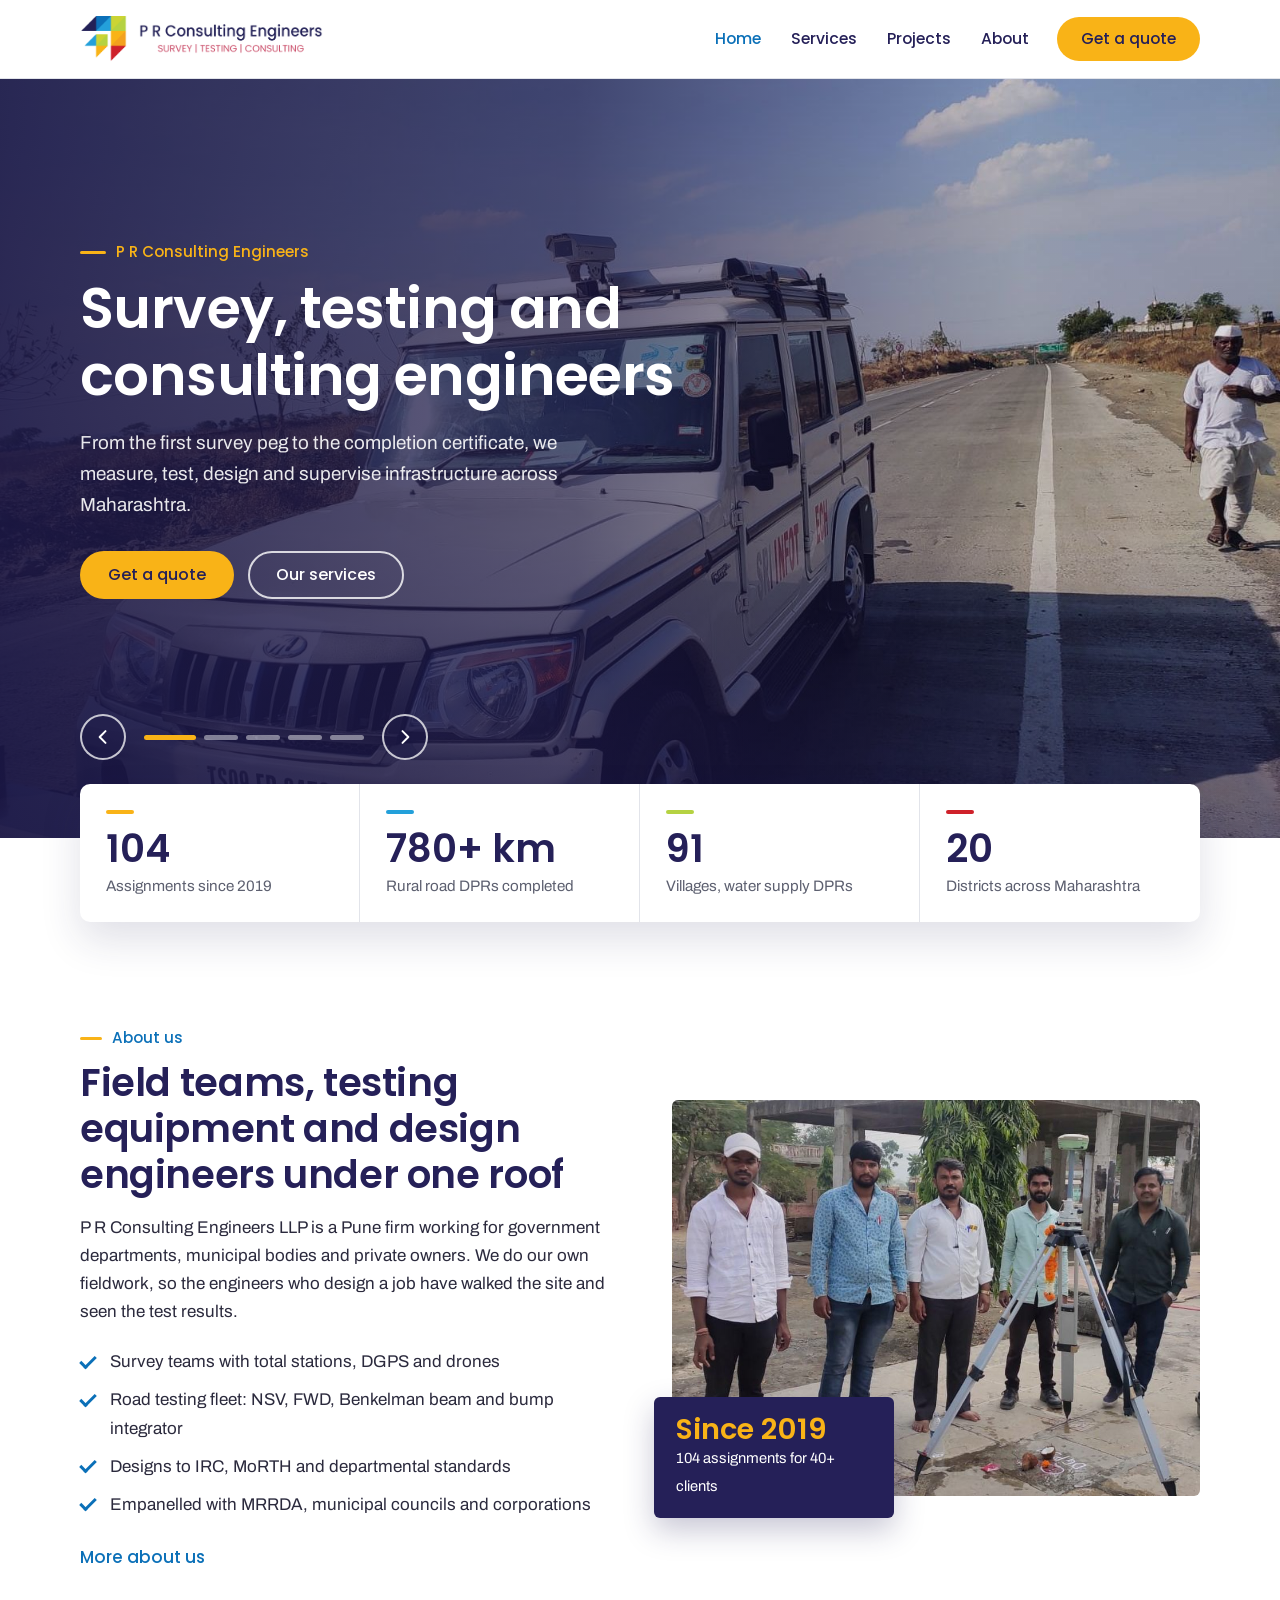
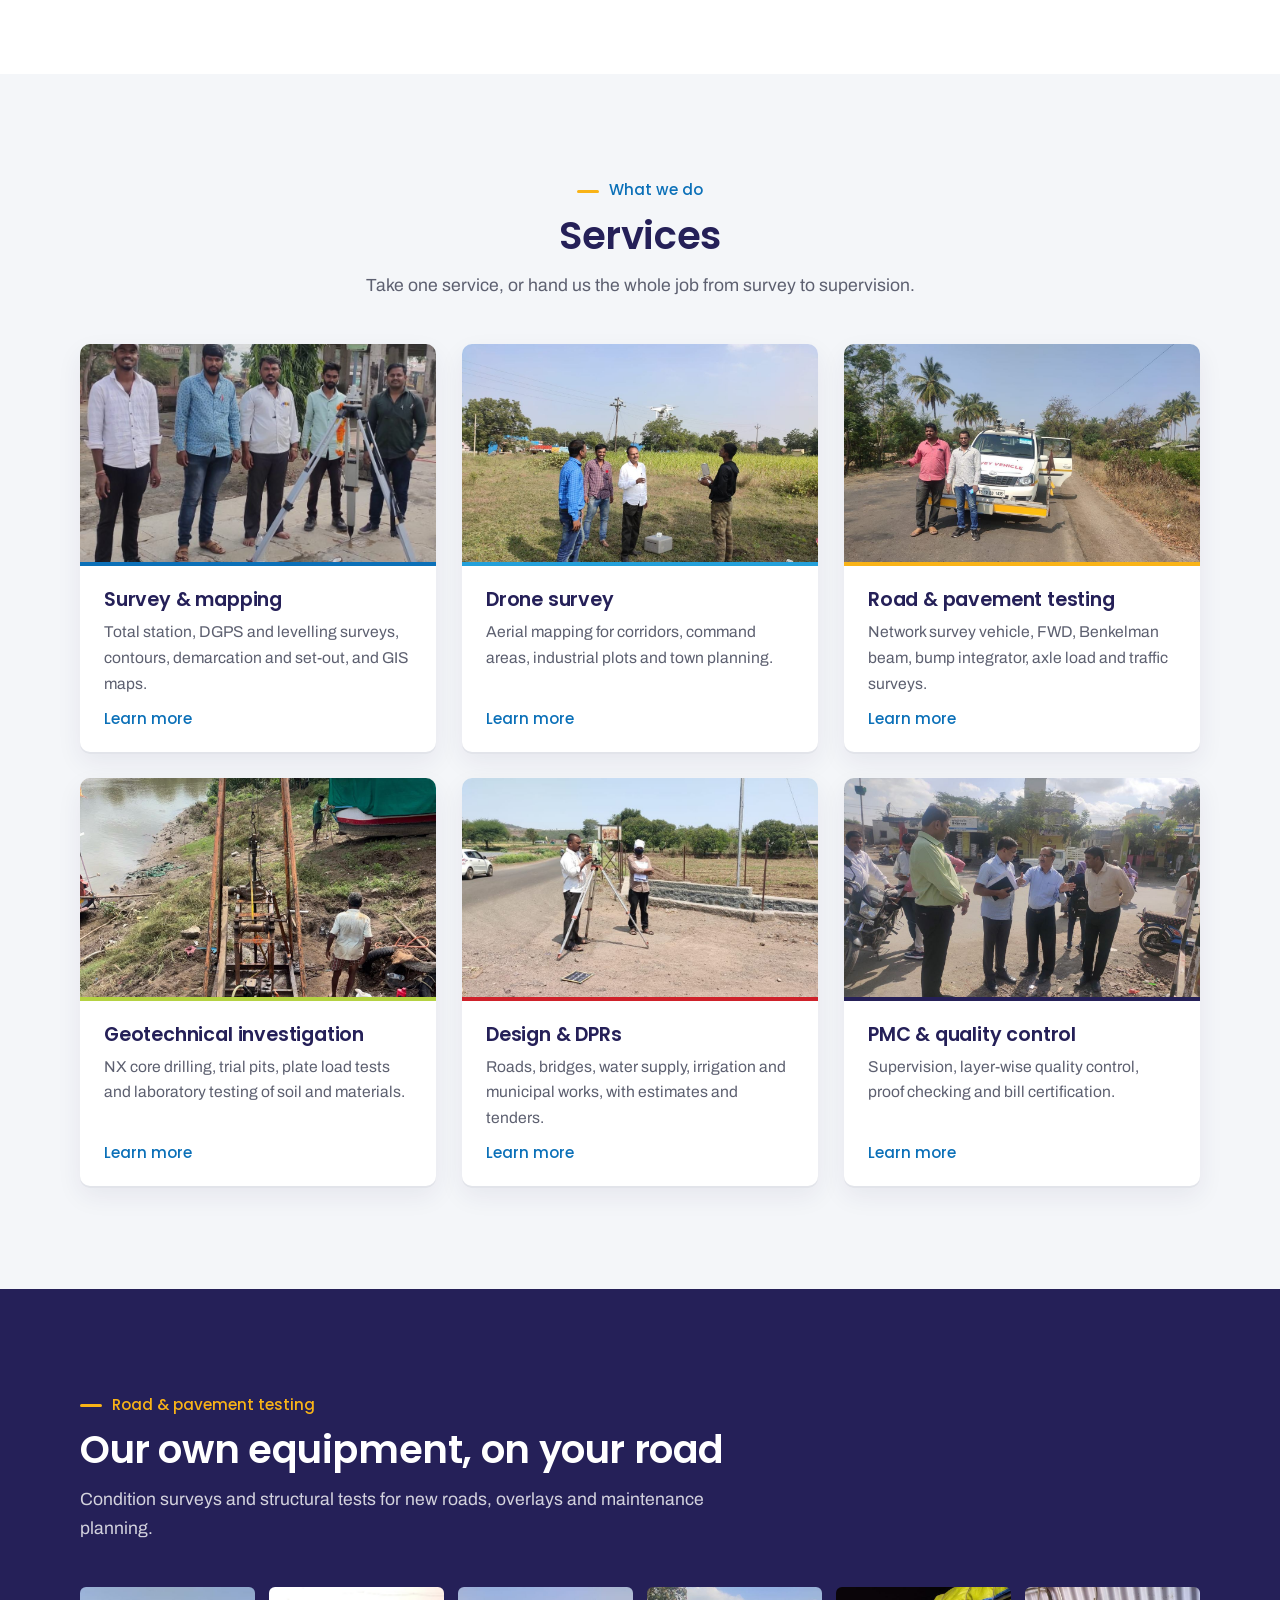
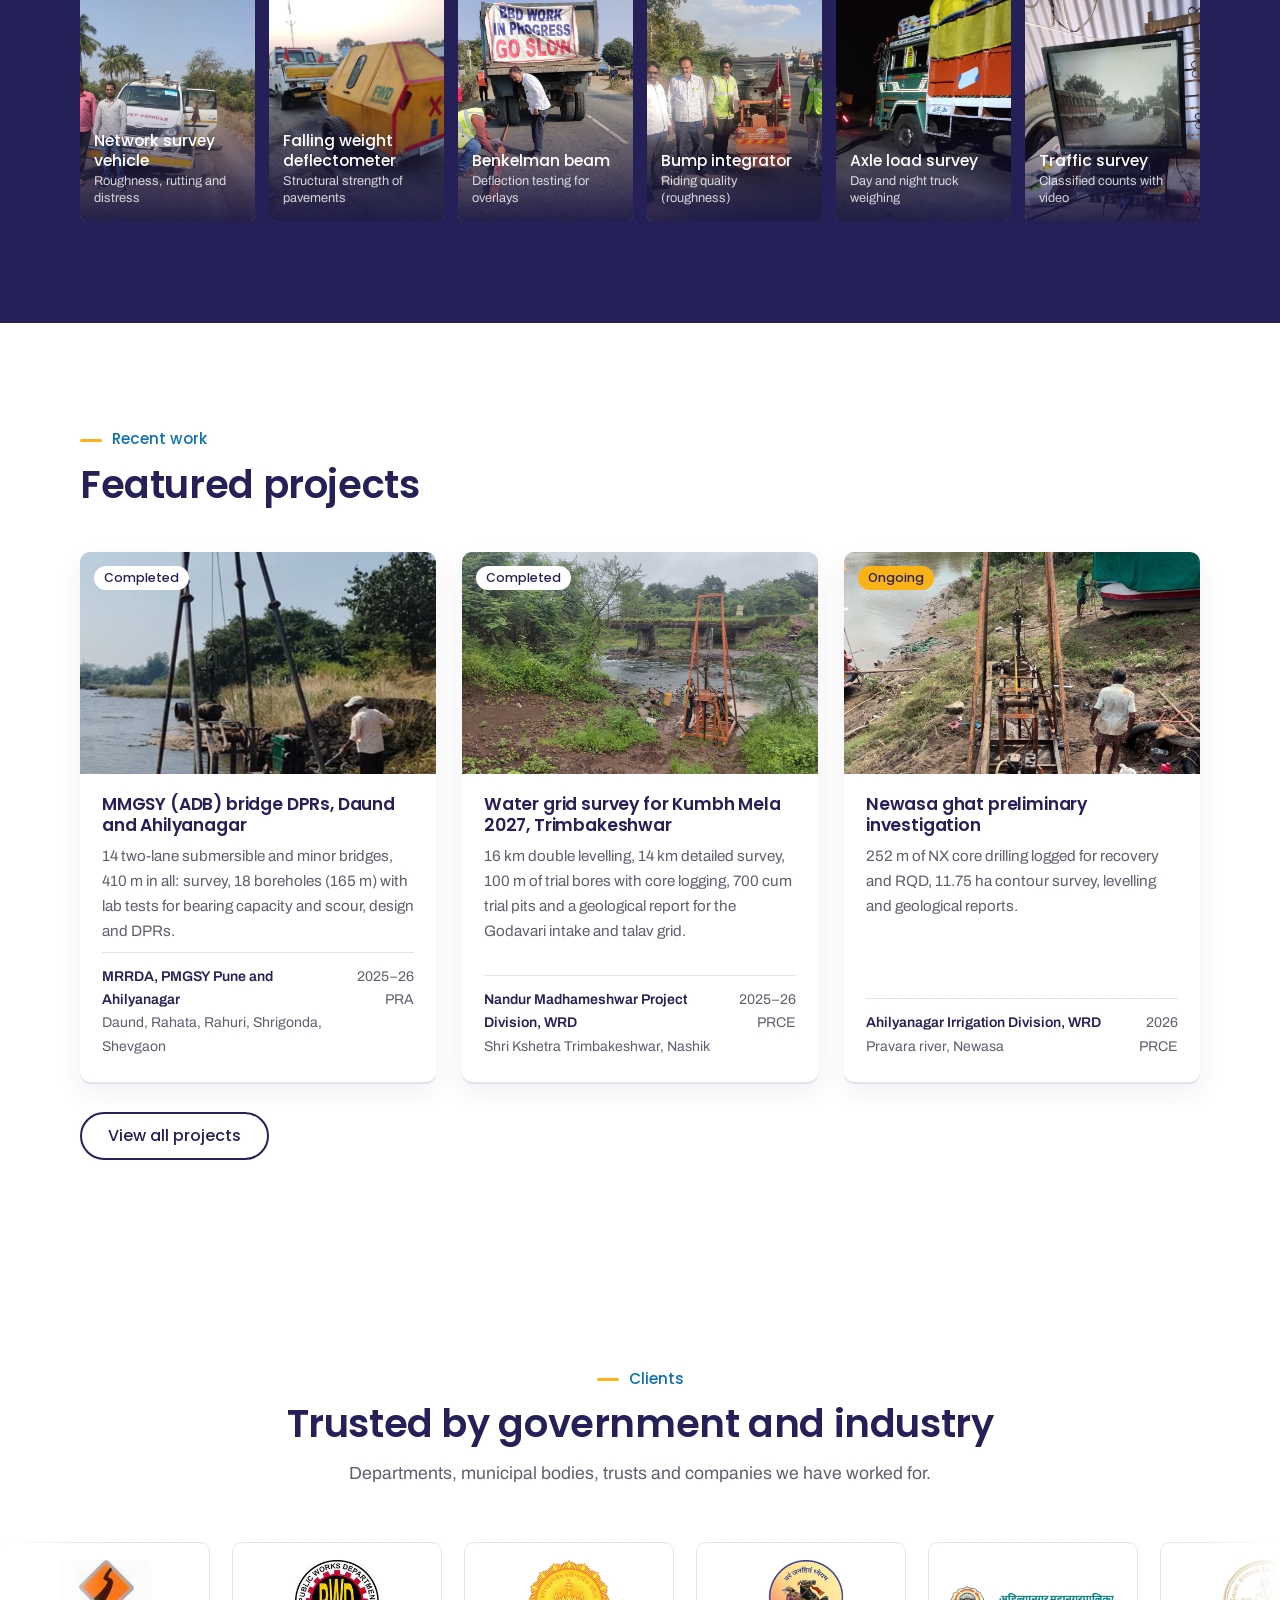
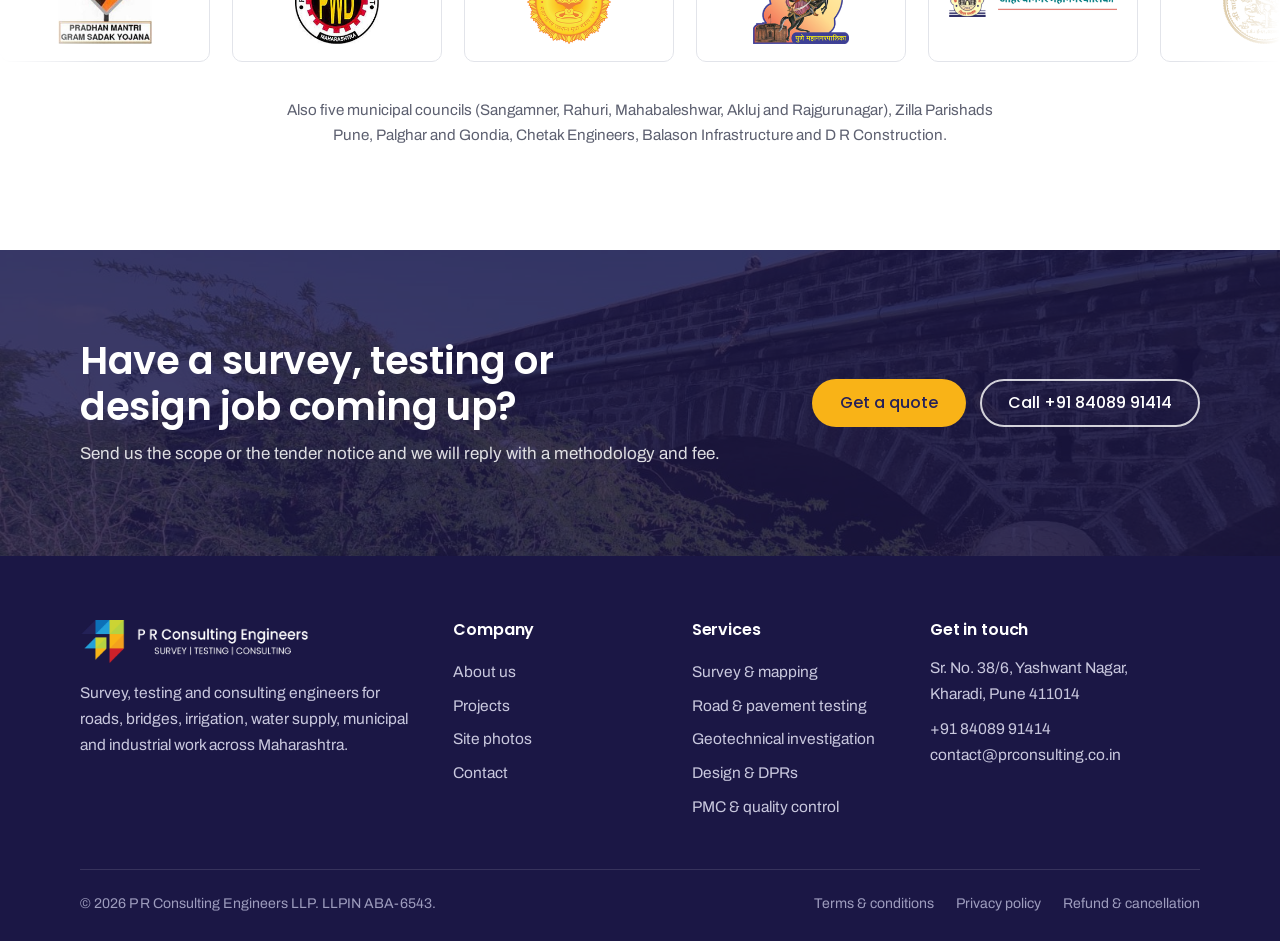
==== commit 28cd71da: "Hero slider (5 slides) and scrolling client marquee with 15 logos Co-Authored-By: Claude Opus 5.5 <n" ====
--- a/index.html
+++ b/index.html
@@ -43,18 +43,28 @@
 </header>
 <main id="main">
 
-<section class="hero" aria-label="Introduction">
-<div class="hero__slides"><div class="hero__slide is-active" data-caption="Network survey vehicle on a state highway"><img src="img/hero-nsv.jpg" alt="" fetchpriority="high"></div>
-<div class="hero__slide" data-caption="Drone survey team in the field"><img data-src="img/hero-drone.jpg" alt=""></div>
-<div class="hero__slide" data-caption="Bridge condition inspection for PWD"><img data-src="img/hero-bridge.jpg" alt=""></div>
-<div class="hero__slide" data-caption="DGPS control survey with our field team"><img data-src="img/field-team-wide.jpg" alt=""></div></div>
-<div class="wrap hero__content">
-<div class="hero__tag" aria-hidden="true"><span style="background:#0b70b8"></span><span style="background:#b5d242"></span><span style="background:#f9b317"></span><span style="background:#cf212a"></span></div>
-<h1>Survey, testing and consulting engineers</h1>
-<p class="hero__lede">From the first survey peg to the completion certificate, we measure, test, design and supervise infrastructure across Maharashtra.</p>
-<div class="hero__actions"><a class="btn btn--primary" href="contact.html">Get a quote</a><a class="btn btn--ghost" href="services.html">Our services</a></div>
-</div>
-<div class="hero__foot"><div class="wrap"><p class="hero__caption" aria-live="polite">Network survey vehicle on a state highway</p><div class="hero__dots"><button type="button" aria-label="Show photo 1" aria-current="true"></button><button type="button" aria-label="Show photo 2" aria-current="false"></button><button type="button" aria-label="Show photo 3" aria-current="false"></button><button type="button" aria-label="Show photo 4" aria-current="false"></button></div></div></div>
+<section class="hero" aria-roledescription="carousel" aria-label="Introduction">
+<div class="hero__track"><div class="slide is-active" role="group" aria-roledescription="slide" aria-label="1 of 5">
+<img class="slide__bg" src="img/hero-nsv.jpg" fetchpriority="high" alt="">
+<div class="wrap slide__content"><span class="slide__kicker">P R Consulting Engineers</span><h1 class="slide__title">Survey, testing and consulting engineers</h1><p class="slide__lede">From the first survey peg to the completion certificate, we measure, test, design and supervise infrastructure across Maharashtra.</p><div class="slide__actions"><a class="btn btn--primary" href="contact.html">Get a quote</a><a class="btn btn--ghost" href="services.html">Our services</a></div></div>
+</div>
+<div class="slide" role="group" aria-roledescription="slide" aria-label="2 of 5">
+<img class="slide__bg" data-src="img/hero-drone.jpg" alt="">
+<div class="wrap slide__content"><span class="slide__kicker">Survey &amp; mapping</span><h2 class="slide__title">Total station, DGPS and drone surveys you can design on</h2><p class="slide__lede">Road corridors, canals and command areas, city streets, industrial plots and campuses, delivered in AutoCAD, Civil 3D and GIS.</p><div class="slide__actions"><a class="btn btn--primary" href="services.html#survey">Survey services</a><a class="btn btn--ghost" href="services.html#drone">Drone survey</a></div></div>
+</div>
+<div class="slide" role="group" aria-roledescription="slide" aria-label="3 of 5">
+<img class="slide__bg" data-src="img/test-bbd.jpg" alt="">
+<div class="wrap slide__content"><span class="slide__kicker">Road &amp; pavement testing</span><h2 class="slide__title">Our own testing fleet, on your road</h2><p class="slide__lede">Network survey vehicle, falling weight deflectometer, Benkelman beam, bump integrator, axle load and traffic surveys.</p><div class="slide__actions"><a class="btn btn--primary" href="services.html#testing">Testing services</a><a class="btn btn--ghost" href="index.html#testing">See the equipment</a></div></div>
+</div>
+<div class="slide" role="group" aria-roledescription="slide" aria-label="4 of 5">
+<img class="slide__bg" data-src="img/newasa-drilling.jpg" alt="">
+<div class="wrap slide__content"><span class="slide__kicker">Geotechnical investigation</span><h2 class="slide__title">Core drilling and testing for bridges, ghats and intake works</h2><p class="slide__lede">NX core drilling, trial pits, plate load tests and laboratory testing, logged and checked against what we see on site.</p><div class="slide__actions"><a class="btn btn--primary" href="services.html#geotech">Geotechnical services</a><a class="btn btn--ghost" href="projects.html">Projects</a></div></div>
+</div>
+<div class="slide" role="group" aria-roledescription="slide" aria-label="5 of 5">
+<img class="slide__bg" data-src="img/hero-bridge.jpg" alt="">
+<div class="wrap slide__content"><span class="slide__kicker">Design, DPRs &amp; PMC</span><h2 class="slide__title">Designs and supervision for roads, bridges and public works</h2><p class="slide__lede">Over 780 km of rural road DPRs, 17 bridge DPRs and project management for MRRDA, municipal councils and private owners.</p><div class="slide__actions"><a class="btn btn--primary" href="projects.html">View projects</a><a class="btn btn--ghost" href="contact.html">Get a quote</a></div></div>
+</div></div>
+<div class="hero__controls"><div class="wrap"><button class="hero__arrow hero__arrow--prev" type="button" aria-label="Previous slide"><svg viewBox="0 0 24 24"><path d="M15 5l-7 7 7 7"/></svg></button><div class="hero__dots"><button type="button" aria-label="Show slide 1" aria-current="true"></button><button type="button" aria-label="Show slide 2" aria-current="false"></button><button type="button" aria-label="Show slide 3" aria-current="false"></button><button type="button" aria-label="Show slide 4" aria-current="false"></button><button type="button" aria-label="Show slide 5" aria-current="false"></button></div><button class="hero__arrow hero__arrow--next" type="button" aria-label="Next slide"><svg viewBox="0 0 24 24"><path d="M9 5l7 7-7 7"/></svg></button></div></div>
 </section>
 
 <div class="stats"><div class="wrap"><div class="stats__card"><div class="stat" style="--c:#f9b317"><strong>104</strong><span>Assignments since 2019</span></div><div class="stat" style="--c:#23a0da"><strong>780+ km</strong><span>Rural road DPRs completed</span></div><div class="stat" style="--c:#b5d242"><strong>91</strong><span>Villages, water supply DPRs</span></div><div class="stat" style="--c:#cf212a"><strong>20</strong><span>Districts across Maharashtra</span></div></div></div></div>
@@ -97,7 +107,7 @@
 </div>
 </section>
 
-<section class="section testing">
+<section class="section testing" id="testing">
 <div class="wrap">
 <div class="section-head"><span class="kicker">Road &amp; pavement testing</span><h2>Our own equipment, on your road</h2>
 <p>Condition surveys and structural tests for new roads, overlays and maintenance planning.</p></div>
@@ -143,16 +153,11 @@
 
 <section class="section">
 <div class="wrap">
-<div class="section-head section-head--center"><span class="kicker">Clients</span><h2>Trusted by government and industry</h2></div>
-<div class="clients"><img class="" src="img/clients/pmgsy.png" alt="Pradhan Mantri Gram Sadak Yojana" loading="lazy">
-<img class="" src="img/clients/pwd.png" alt="Public Works Department, Maharashtra" loading="lazy">
-<img class="wide" src="img/clients/nhai.png" alt="National Highways Authority of India" loading="lazy">
-<img class="" src="img/clients/zp-ahmednagar.png" alt="Zilla Parishad Ahmednagar" loading="lazy">
-<img class="" src="img/clients/zp-solapur.png" alt="Zilla Parishad Solapur" loading="lazy">
-<img class="" src="img/clients/lokmangal.png" alt="Lokmangal Group" loading="lazy">
-<img class="wide" src="img/clients/autade.png" alt="Shri S M Autade Infra" loading="lazy"></div>
-<p class="client-names">Also MRRDA, the Water Resources Department, Pune and Ahilyanagar municipal corporations, five municipal councils, Shri Saibaba Sansthan Trust, Voltas Ltd and Pimpri Chinchwad Education Trust.</p>
-</div>
+<div class="section-head section-head--center"><span class="kicker">Clients</span><h2>Trusted by government and industry</h2>
+<p>Departments, municipal bodies, trusts and companies we have worked for.</p></div>
+</div>
+<div class="marquee" role="region" aria-label="Client logos"><div class="marquee__track"><div class="marquee__group"><div class="logo-card"><img src="img/clients/pmgsy.png" alt="Pradhan Mantri Gram Sadak Yojana (MRRDA)" title="Pradhan Mantri Gram Sadak Yojana (MRRDA)" loading="lazy"></div><div class="logo-card"><img src="img/clients/pwd.png" alt="Public Works Department, Maharashtra" title="Public Works Department, Maharashtra" loading="lazy"></div><div class="logo-card"><img src="img/clients/maharashtra.png" alt="Water Resources Department, Government of Maharashtra" title="Water Resources Department, Government of Maharashtra" loading="lazy"></div><div class="logo-card"><img src="img/clients/pmc.png" alt="Pune Municipal Corporation" title="Pune Municipal Corporation" loading="lazy"></div><div class="logo-card"><img src="img/clients/amc.png" alt="Ahilyanagar Municipal Corporation" title="Ahilyanagar Municipal Corporation" loading="lazy"></div><div class="logo-card"><img src="img/clients/saibaba.png" alt="Shri Saibaba Sansthan Trust, Shirdi" title="Shri Saibaba Sansthan Trust, Shirdi" loading="lazy"></div><div class="logo-card"><img src="img/clients/zp-ahmednagar.png" alt="Zilla Parishad Ahmednagar" title="Zilla Parishad Ahmednagar" loading="lazy"></div><div class="logo-card"><img src="img/clients/zp-solapur.png" alt="Zilla Parishad Solapur" title="Zilla Parishad Solapur" loading="lazy"></div><div class="logo-card"><img src="img/clients/voltas.png" alt="Voltas Ltd" title="Voltas Ltd" loading="lazy"></div><div class="logo-card"><img src="img/clients/pcet.png" alt="Pimpri Chinchwad Education Trust" title="Pimpri Chinchwad Education Trust" loading="lazy"></div><div class="logo-card"><img src="img/clients/mitadt.png" alt="MIT Art, Design and Technology University" title="MIT Art, Design and Technology University" loading="lazy"></div><div class="logo-card"><img src="img/clients/njs.png" alt="NJS Engineers India" title="NJS Engineers India" loading="lazy"></div><div class="logo-card"><img src="img/clients/nhai.png" alt="National Highways Authority of India" title="National Highways Authority of India" loading="lazy"></div><div class="logo-card"><img src="img/clients/lokmangal.png" alt="Lokmangal Group" title="Lokmangal Group" loading="lazy"></div><div class="logo-card"><img src="img/clients/autade.png" alt="Shri S M Autade Infra" title="Shri S M Autade Infra" loading="lazy"></div></div><div class="marquee__group" aria-hidden="true"><div class="logo-card"><img src="img/clients/pmgsy.png" alt="" title="Pradhan Mantri Gram Sadak Yojana (MRRDA)" loading="lazy"></div><div class="logo-card"><img src="img/clients/pwd.png" alt="" title="Public Works Department, Maharashtra" loading="lazy"></div><div class="logo-card"><img src="img/clients/maharashtra.png" alt="" title="Water Resources Department, Government of Maharashtra" loading="lazy"></div><div class="logo-card"><img src="img/clients/pmc.png" alt="" title="Pune Municipal Corporation" loading="lazy"></div><div class="logo-card"><img src="img/clients/amc.png" alt="" title="Ahilyanagar Municipal Corporation" loading="lazy"></div><div class="logo-card"><img src="img/clients/saibaba.png" alt="" title="Shri Saibaba Sansthan Trust, Shirdi" loading="lazy"></div><div class="logo-card"><img src="img/clients/zp-ahmednagar.png" alt="" title="Zilla Parishad Ahmednagar" loading="lazy"></div><div class="logo-card"><img src="img/clients/zp-solapur.png" alt="" title="Zilla Parishad Solapur" loading="lazy"></div><div class="logo-card"><img src="img/clients/voltas.png" alt="" title="Voltas Ltd" loading="lazy"></div><div class="logo-card"><img src="img/clients/pcet.png" alt="" title="Pimpri Chinchwad Education Trust" loading="lazy"></div><div class="logo-card"><img src="img/clients/mitadt.png" alt="" title="MIT Art, Design and Technology University" loading="lazy"></div><div class="logo-card"><img src="img/clients/njs.png" alt="" title="NJS Engineers India" loading="lazy"></div><div class="logo-card"><img src="img/clients/nhai.png" alt="" title="National Highways Authority of India" loading="lazy"></div><div class="logo-card"><img src="img/clients/lokmangal.png" alt="" title="Lokmangal Group" loading="lazy"></div><div class="logo-card"><img src="img/clients/autade.png" alt="" title="Shri S M Autade Infra" loading="lazy"></div></div></div></div>
+<div class="wrap"><p class="client-names">Also five municipal councils (Sangamner, Rahuri, Mahabaleshwar, Akluj and Rajgurunagar), Zilla Parishads Pune, Palghar and Gondia, Chetak Engineers, Balason Infrastructure and D R Construction.</p></div>
 </section>
 <section class="cta">
 <div class="cta__bg"><img src="img/hero-bridge.jpg" alt="" loading="lazy"></div>
--- a/css/style.css
+++ b/css/style.css
@@ -94,27 +94,38 @@
 }
 @media (max-width: 420px) { .brand__word { height: 22px; } .brand__mark { height: 38px; } }
 
-/* ---------- Hero slideshow ---------- */
-.hero { position: relative; min-height: min(86vh, 760px); display: flex; align-items: center; color: #fff; overflow: hidden; background: var(--navy-deep); }
-.hero__slides { position: absolute; inset: 0; }
-.hero__slide { position: absolute; inset: 0; opacity: 0; transition: opacity 1.2s ease; }
-.hero__slide.is-active { opacity: 1; }
-.hero__slide img { width: 100%; height: 100%; object-fit: cover; transform: scale(1.04); transition: transform 7s ease-out; }
-.hero__slide.is-active img { transform: scale(1); }
-.hero::after { content: ""; position: absolute; inset: 0; background: linear-gradient(90deg, rgba(27,23,69,.88) 0%, rgba(27,23,69,.66) 42%, rgba(27,23,69,.12) 78%), linear-gradient(0deg, rgba(27,23,69,.55), transparent 40%); }
-.hero__content { position: relative; z-index: 2; padding-top: 60px; padding-bottom: 110px; }
-.hero h1 { color: #fff; max-width: 15ch; }
-.hero__lede { margin-top: 18px; font-size: 1.2rem; max-width: 44ch; color: rgba(255,255,255,.9); }
-.hero__actions { display: flex; flex-wrap: wrap; gap: 14px; margin-top: 30px; }
-.hero__tag { display: flex; gap: 8px; margin-bottom: 18px; }
-.hero__tag span { height: 5px; width: 34px; border-radius: 3px; }
-.hero__foot { position: absolute; left: 0; right: 0; bottom: 78px; z-index: 2; }
-@media (max-width: 860px) { .hero__foot { bottom: 60px; } .hero__caption { display: none; } }
-.hero__foot .wrap { display: flex; align-items: center; justify-content: space-between; gap: 16px; }
-.hero__caption { font-size: 0.9rem; color: rgba(255,255,255,.85); }
+/* ---------- Hero slider ---------- */
+.hero { position: relative; height: min(86vh, 760px); min-height: 560px; overflow: hidden; background: var(--navy-deep); color: #fff; }
+.hero__track { display: flex; height: 100%; transition: transform .8s cubic-bezier(.65,0,.35,1); will-change: transform; }
+.slide { position: relative; flex: 0 0 100%; height: 100%; display: flex; align-items: center; overflow: hidden; }
+.slide__bg { position: absolute; inset: 0; width: 100%; height: 100%; object-fit: cover; }
+.slide::after { content: ""; position: absolute; inset: 0; background: linear-gradient(90deg, rgba(27,23,69,.9) 0%, rgba(27,23,69,.68) 45%, rgba(27,23,69,.15) 80%), linear-gradient(0deg, rgba(27,23,69,.5), transparent 40%); }
+.slide__content { position: relative; z-index: 2; padding-top: 40px; padding-bottom: 120px; }
+.slide__kicker { display: inline-block; font: 500 .95rem/1 var(--head); color: var(--amber); margin-bottom: 16px; }
+.slide__kicker::before { content: ""; display: inline-block; width: 26px; height: 3px; background: var(--amber); vertical-align: middle; margin-right: 10px; border-radius: 2px; }
+.slide__title { color: #fff; font-size: clamp(2.1rem, 4.4vw, 3.5rem); max-width: 17ch; }
+.slide__lede { margin-top: 18px; font-size: 1.18rem; max-width: 46ch; color: rgba(255,255,255,.9); }
+.slide__actions { display: flex; flex-wrap: wrap; gap: 14px; margin-top: 30px; }
+.slide .slide__content > * { opacity: 0; transform: translateY(18px); transition: opacity .6s ease .35s, transform .6s ease .35s; }
+.slide.is-active .slide__content > * { opacity: 1; transform: none; }
+.slide.is-active .slide__content > *:nth-child(2) { transition-delay: .45s; }
+.slide.is-active .slide__content > *:nth-child(3) { transition-delay: .55s; }
+.slide.is-active .slide__content > *:nth-child(4) { transition-delay: .65s; }
+.hero__controls { position: absolute; left: 0; right: 0; bottom: 78px; z-index: 3; }
+.hero__controls .wrap { display: flex; align-items: center; gap: 18px; }
+.hero__arrow { width: 46px; height: 46px; border-radius: 50%; border: 2px solid rgba(255,255,255,.75); background: rgba(27,23,69,.35); color: #fff; cursor: pointer; display: grid; place-items: center; transition: background .15s, border-color .15s; }
+.hero__arrow:hover { background: var(--amber); border-color: var(--amber); color: var(--navy); }
+.hero__arrow svg { width: 20px; height: 20px; fill: none; stroke: currentColor; stroke-width: 2.4; stroke-linecap: round; stroke-linejoin: round; }
 .hero__dots { display: flex; gap: 8px; }
-.hero__dots button { width: 12px; height: 12px; border-radius: 50%; border: 2px solid #fff; background: transparent; cursor: pointer; padding: 0; }
-.hero__dots button[aria-current="true"] { background: var(--amber); border-color: var(--amber); }
+.hero__dots button { width: 34px; height: 5px; border-radius: 3px; border: 0; background: rgba(255,255,255,.45); cursor: pointer; padding: 0; transition: background .2s, width .2s; }
+.hero__dots button[aria-current="true"] { background: var(--amber); width: 52px; }
+@media (max-width: 860px) {
+  .hero { height: auto; min-height: 640px; }
+  .hero__track, .slide { min-height: 640px; }
+  .slide__content { padding-bottom: 150px; }
+  .hero__controls { bottom: 70px; }
+}
+@media (prefers-reduced-motion: reduce) { .hero__track { transition: none; } .slide .slide__content > * { opacity: 1; transform: none; transition: none; } }
 
 /* ---------- Stats band ---------- */
 .stats { position: relative; z-index: 3; margin-top: -54px; }
@@ -193,12 +204,21 @@
 .filters--status button { font-size: 0.85rem; padding: 8px 14px; }
 .register__count { margin: 6px 0 22px; font-size: 0.92rem; color: var(--muted); }
 
-/* ---------- Clients ---------- */
-.clients { display: flex; flex-wrap: wrap; align-items: center; justify-content: center; gap: 26px 48px; }
-.clients img { height: 80px; width: auto; object-fit: contain; filter: grayscale(1); opacity: .75; transition: filter .2s, opacity .2s; }
-.clients img:hover { filter: none; opacity: 1; }
-.clients img.wide { height: 52px; }
-.client-names { margin-top: 30px; text-align: center; color: var(--muted); font-size: 0.95rem; max-width: 80ch; margin-left: auto; margin-right: auto; }
+/* ---------- Clients marquee ---------- */
+.marquee { position: relative; overflow: hidden; padding: 10px 0; -webkit-mask-image: linear-gradient(90deg, transparent, #000 8%, #000 92%, transparent); mask-image: linear-gradient(90deg, transparent, #000 8%, #000 92%, transparent); }
+.marquee__track { display: flex; width: max-content; animation: marquee 45s linear infinite; }
+.marquee:hover .marquee__track, .marquee:focus-within .marquee__track { animation-play-state: paused; }
+.marquee__group { display: flex; align-items: center; gap: 22px; padding-right: 22px; }
+.logo-card { flex: none; width: 210px; height: 120px; display: grid; place-items: center; padding: 16px 20px; background: #fff; border: 1px solid var(--line); border-radius: 10px; }
+.logo-card img { max-width: 100%; max-height: 84px; width: auto; height: auto; object-fit: contain; }
+@keyframes marquee { to { transform: translateX(-50%); } }
+@media (prefers-reduced-motion: reduce) {
+  .marquee { -webkit-mask-image: none; mask-image: none; }
+  .marquee__track { animation: none; width: auto; }
+  .marquee__group { flex-wrap: wrap; justify-content: center; padding: 0; }
+  .marquee__group[aria-hidden="true"] { display: none; }
+}
+.client-names { margin-top: 26px; text-align: center; color: var(--muted); font-size: 0.95rem; max-width: 80ch; margin-left: auto; margin-right: auto; }
 
 /* ---------- CTA band ---------- */
 .cta { position: relative; color: #fff; overflow: hidden; }
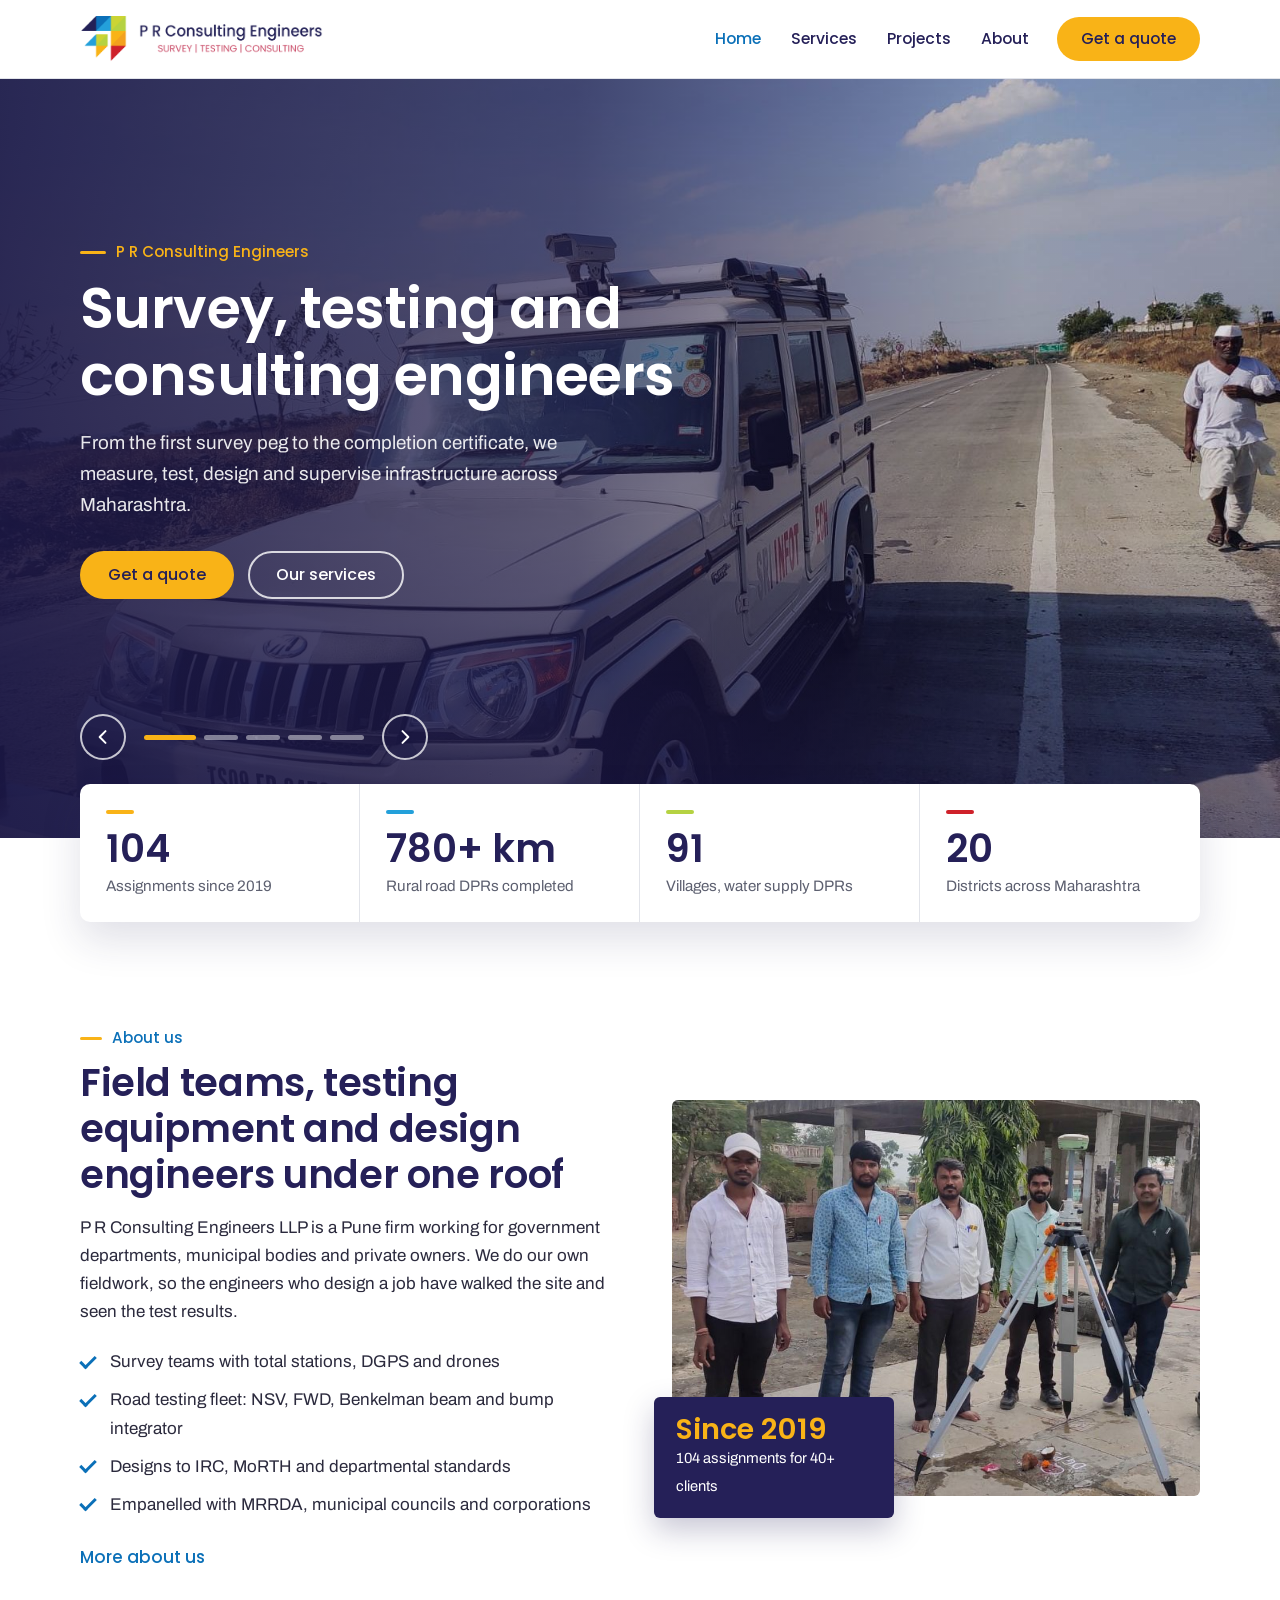
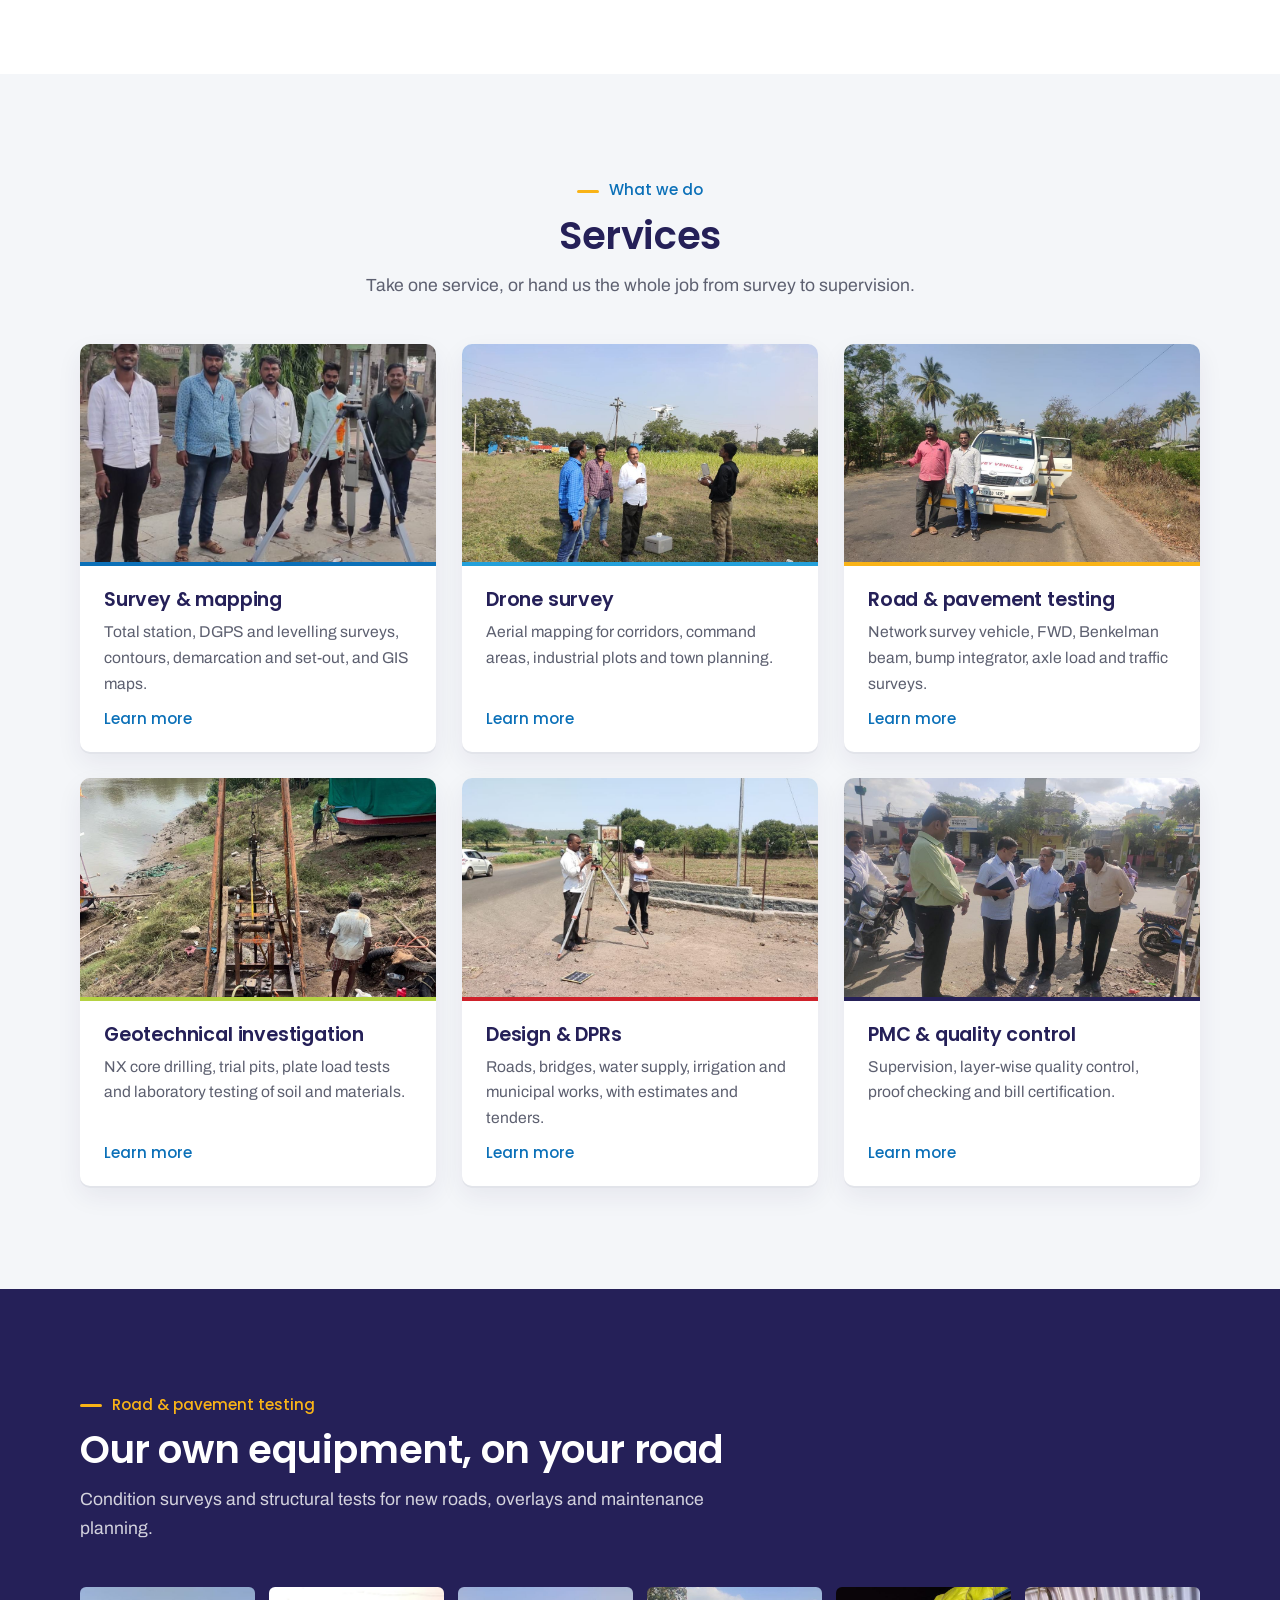
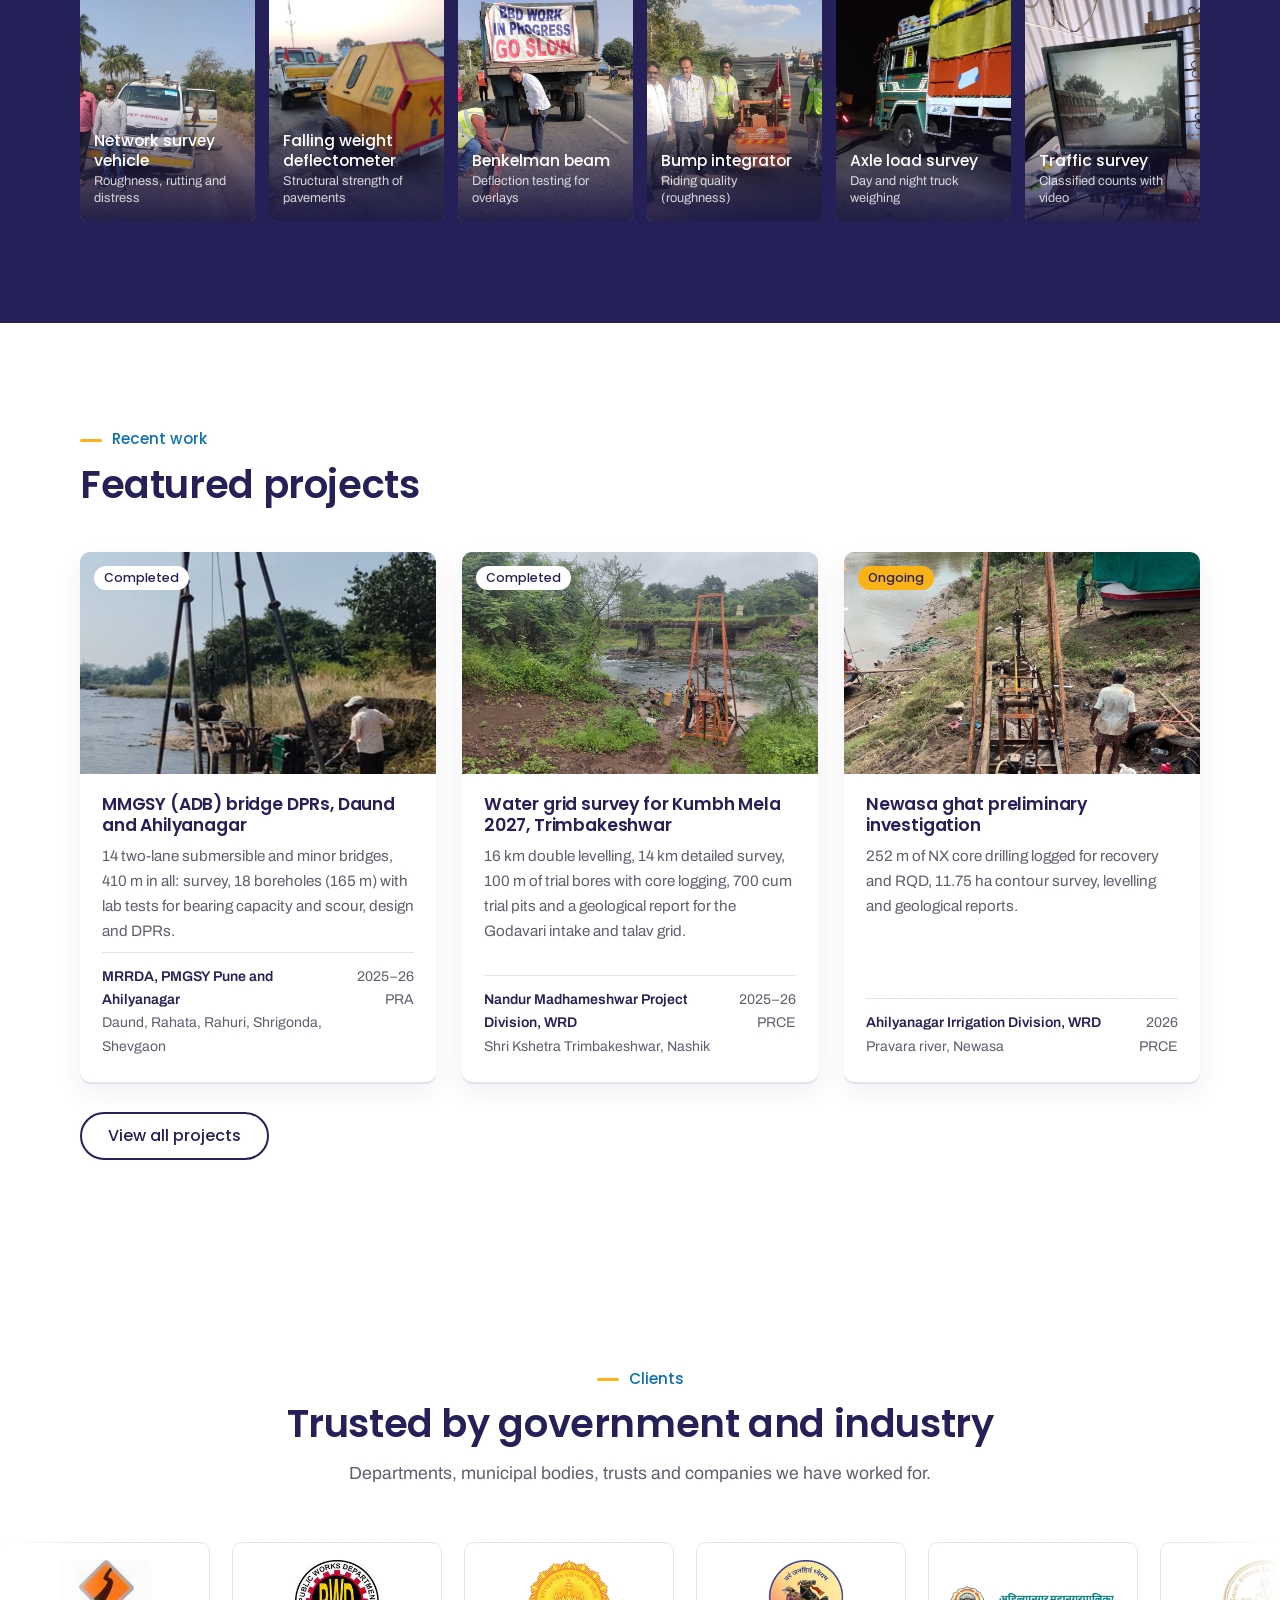
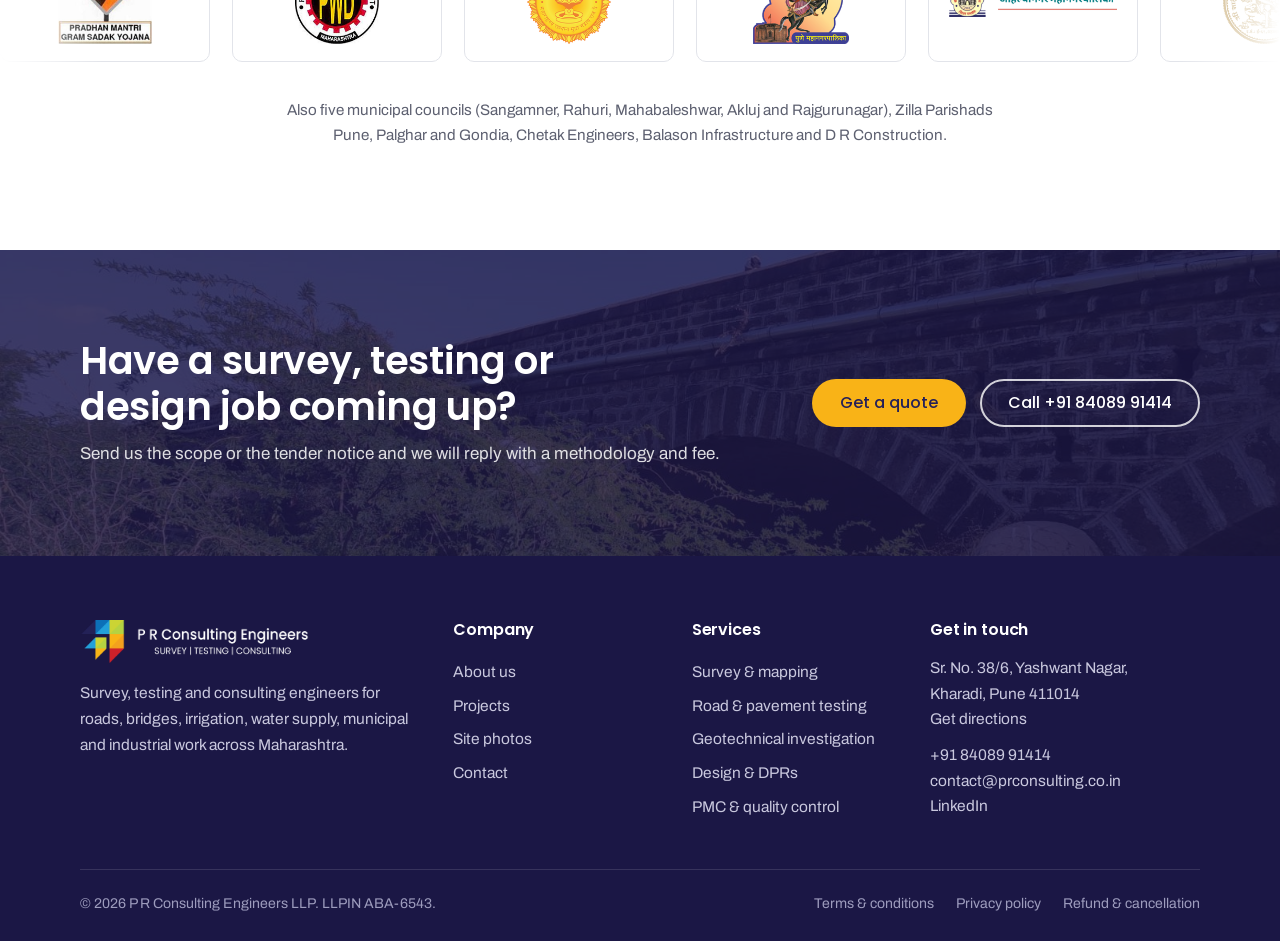
==== commit b0773e98: "Add Google Maps location and LinkedIn page Co-Authored-By: Claude Opus 5.5 <noreply@anthropic.com> C" ====
--- a/index.html
+++ b/index.html
@@ -23,7 +23,7 @@
 "logo":"https://prconsulting.co.in/img/brand/prce-logo.png","image":"https://prconsulting.co.in/img/hero-nsv.jpg",
 "telephone":"+91-8408991414","email":"contact@prconsulting.co.in",
 "address":{"@type":"PostalAddress","streetAddress":"Sr. No. 38/6, Yashwant Nagar, Kharadi","addressLocality":"Pune","addressRegion":"Maharashtra","postalCode":"411014","addressCountry":"IN"},
-"areaServed":"Maharashtra","description":"Survey, road and pavement testing, geotechnical investigation, design and DPRs, and project management consultancy."}
+"areaServed":"Maharashtra","hasMap":"https://maps.app.goo.gl/ZSJrBKTkavjGVXHW6","sameAs":["https://in.linkedin.com/company/prconsultingllp"],"description":"Survey, road and pavement testing, geotechnical investigation, design and DPRs, and project management consultancy."}
 </script>
 </head>
 <body>
@@ -186,8 +186,8 @@
 </div>
 <div>
 <h2>Get in touch</h2>
-<p>Sr. No. 38/6, Yashwant Nagar,<br>Kharadi, Pune 411014</p>
-<p style="margin-top:10px"><a href="tel:+918408991414">+91 84089 91414</a><br><a href="mailto:contact@prconsulting.co.in">contact@prconsulting.co.in</a></p>
+<p>Sr. No. 38/6, Yashwant Nagar,<br>Kharadi, Pune 411014<br><a href="https://maps.app.goo.gl/ZSJrBKTkavjGVXHW6" target="_blank" rel="noopener">Get directions</a></p>
+<p style="margin-top:10px"><a href="tel:+918408991414">+91 84089 91414</a><br><a href="mailto:contact@prconsulting.co.in">contact@prconsulting.co.in</a><br><a href="https://in.linkedin.com/company/prconsultingllp" target="_blank" rel="noopener">LinkedIn</a></p>
 </div>
 </div>
 <div class="footer-base">
--- a/css/style.css
+++ b/css/style.css
@@ -324,3 +324,4 @@
 .footer-base nav { display: flex; flex-wrap: wrap; gap: 8px 22px; }
 @media (max-width: 860px) { .footer-grid { grid-template-columns: 1fr 1fr; } }
 @media (max-width: 520px) { .footer-grid { grid-template-columns: 1fr; } }
+.contact-item__link { display: inline-block; margin-top: 6px; font: 500 0.92rem/1.3 var(--body, inherit); color: var(--blue); text-decoration: underline !important; text-underline-offset: 3px; }
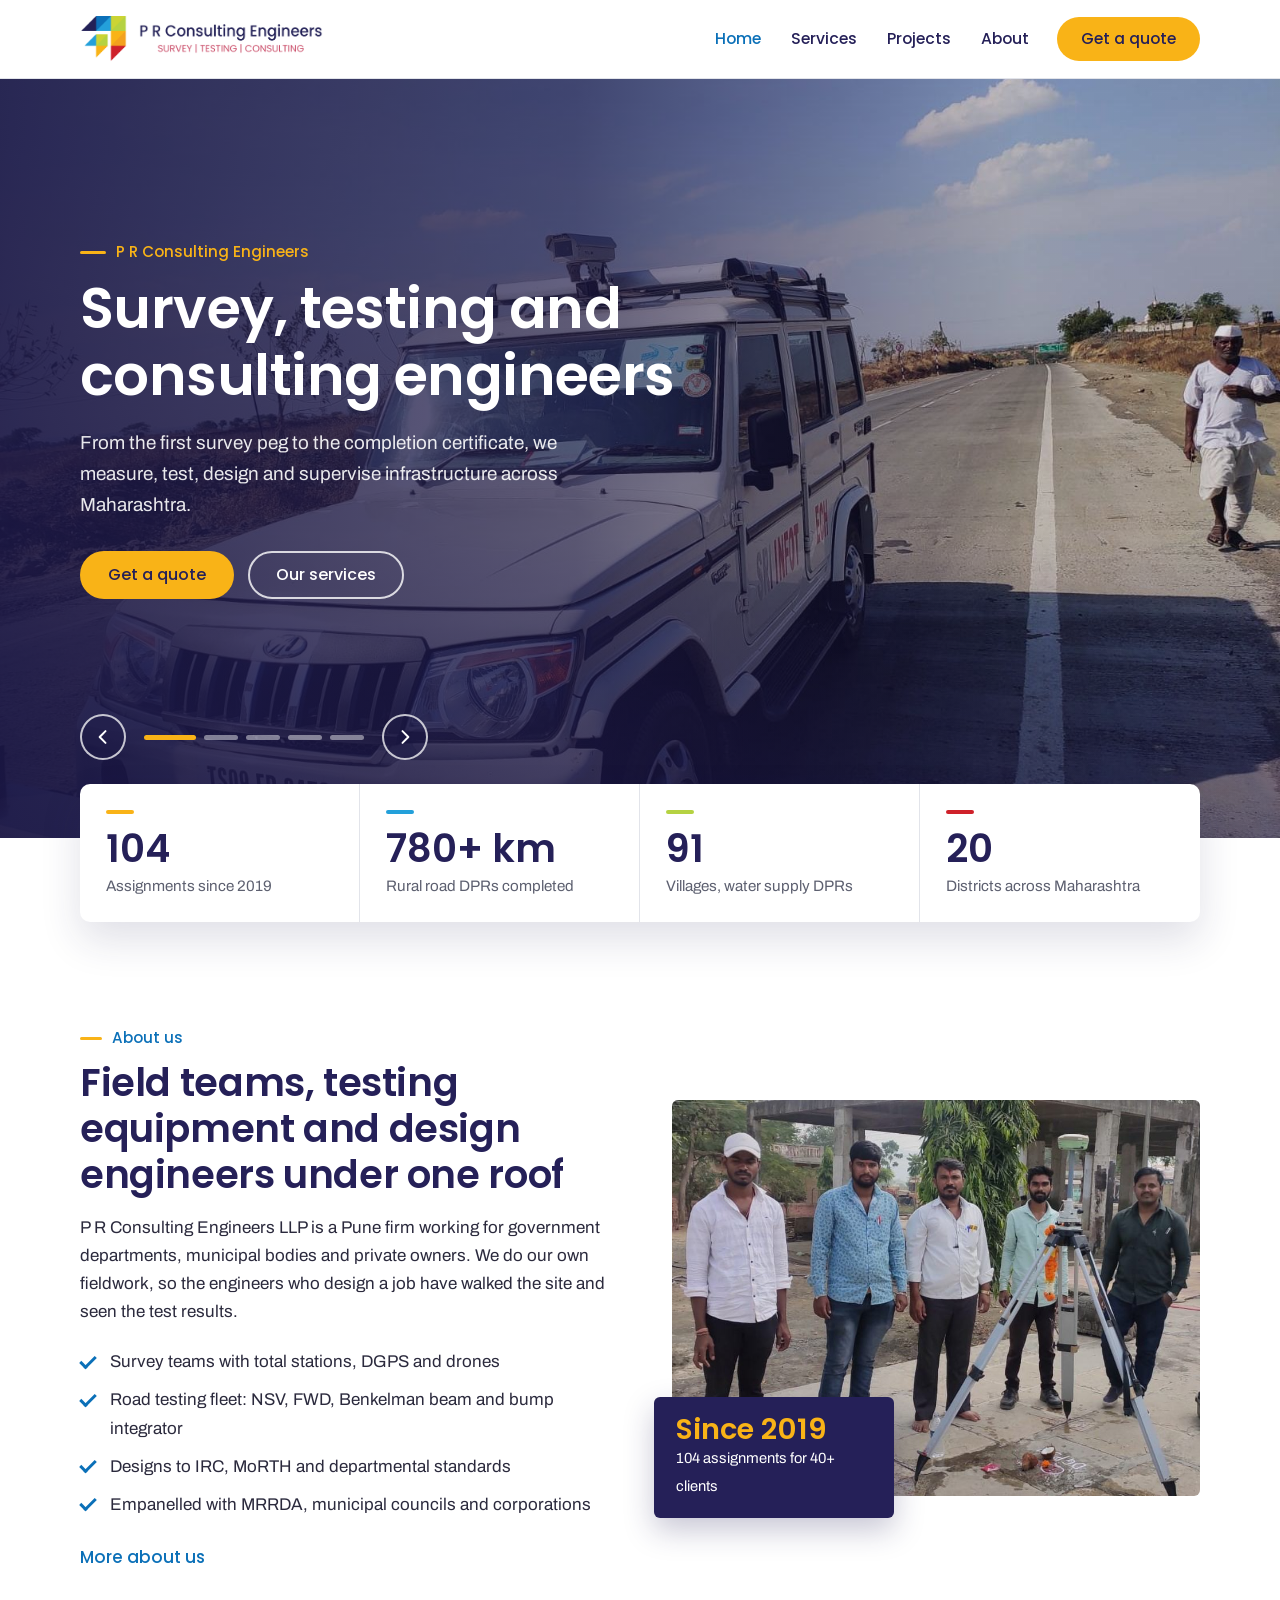
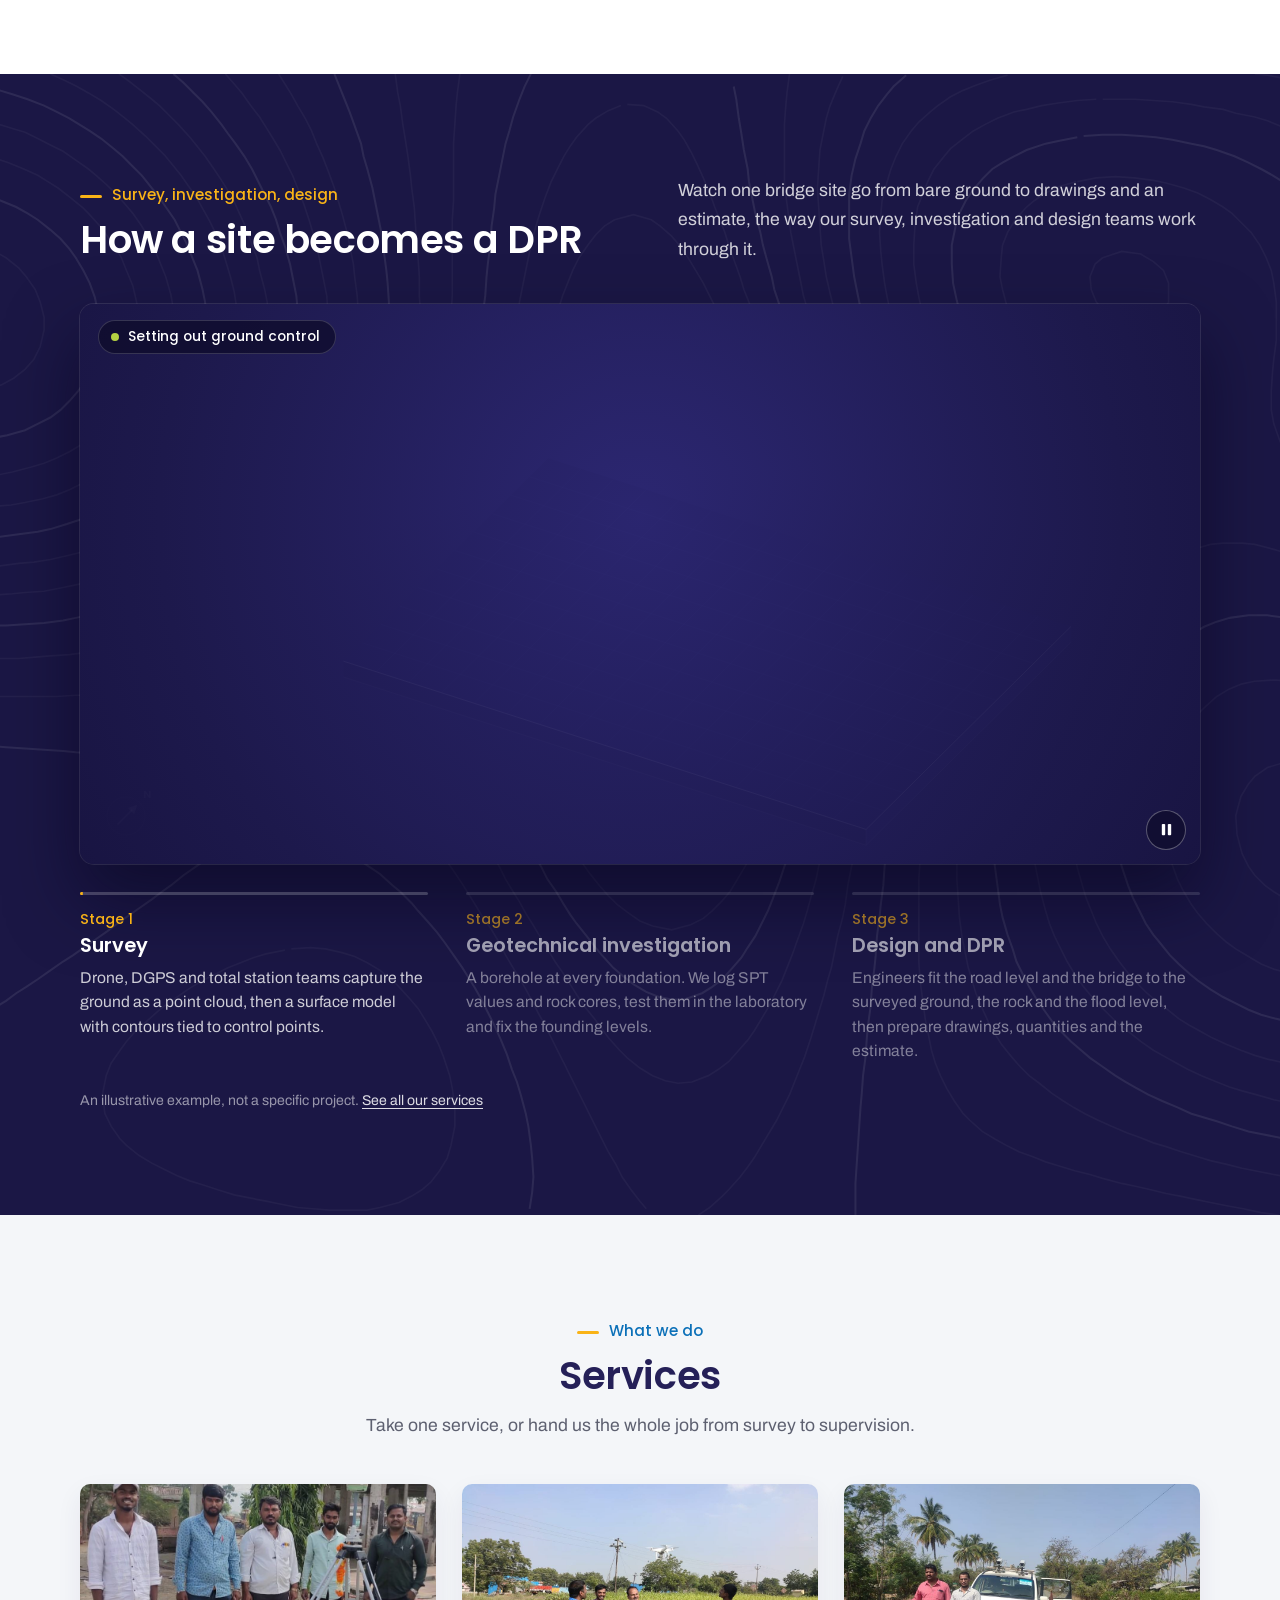
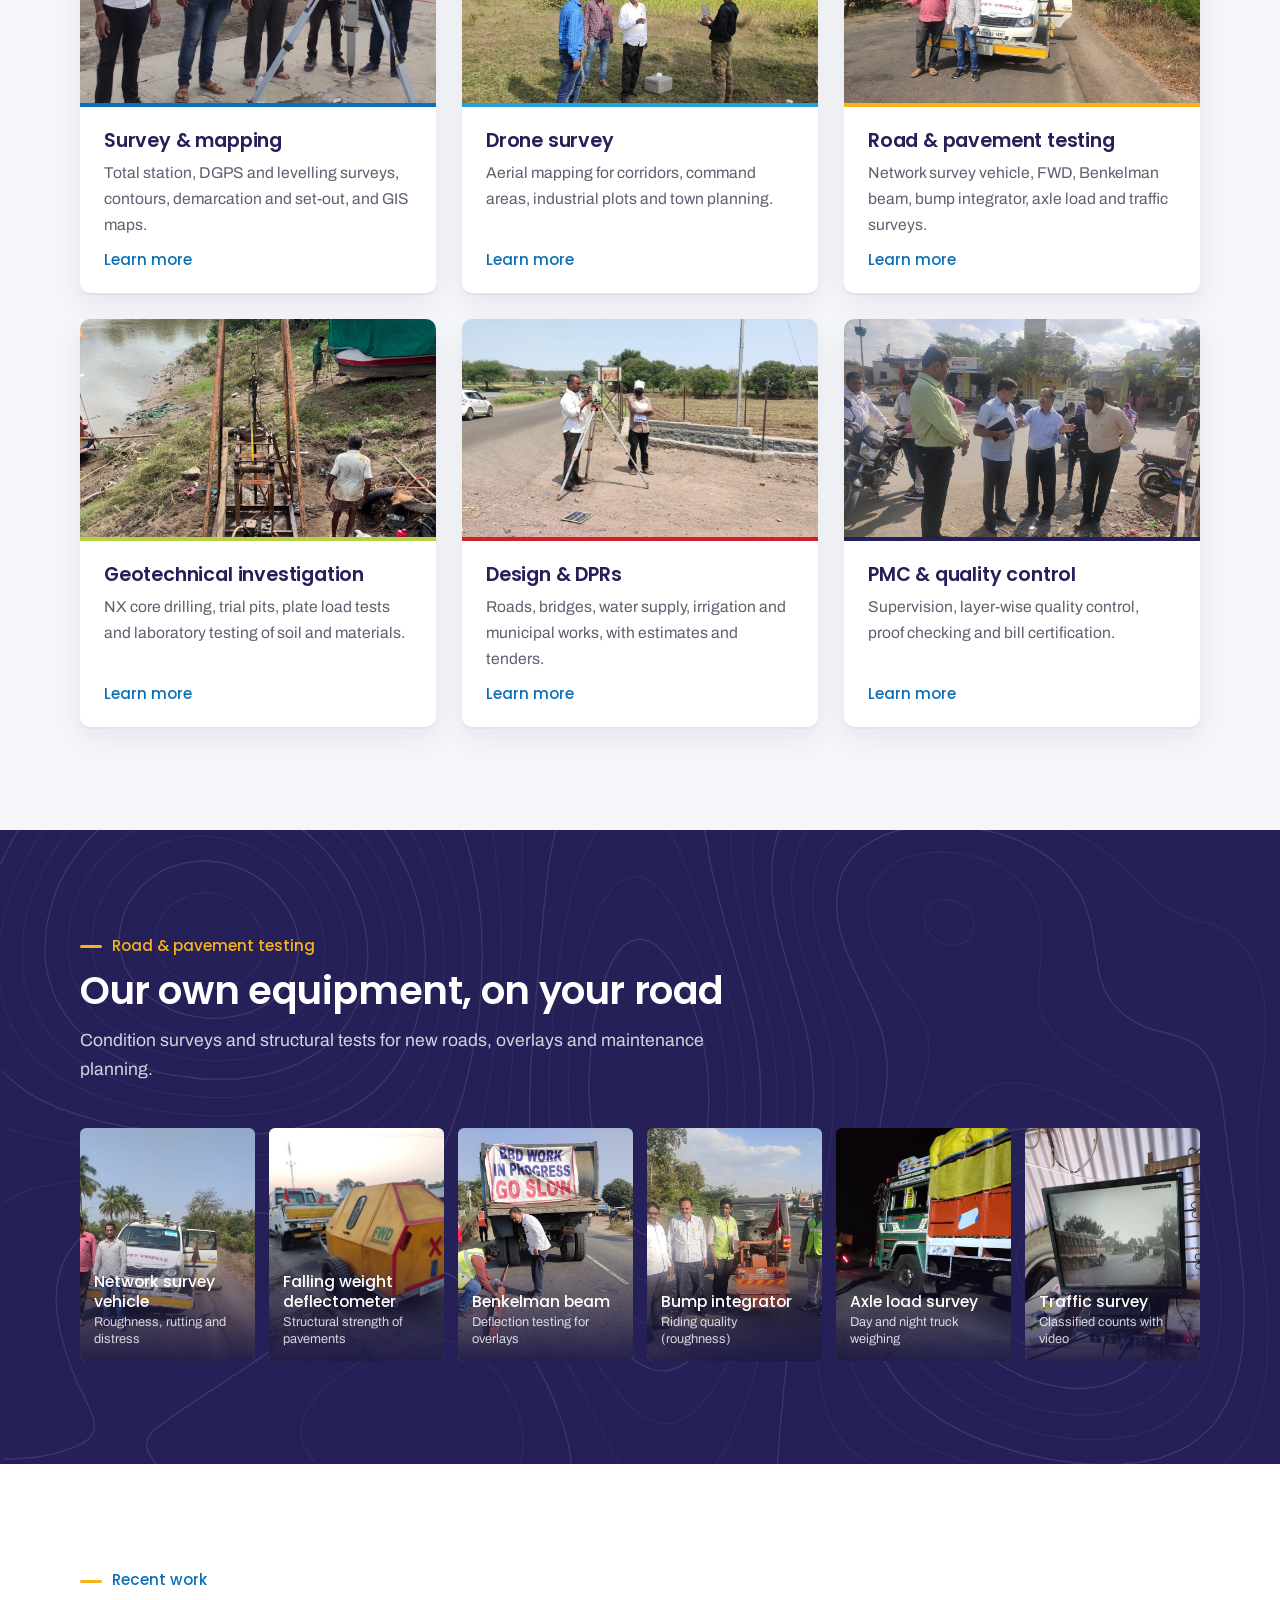
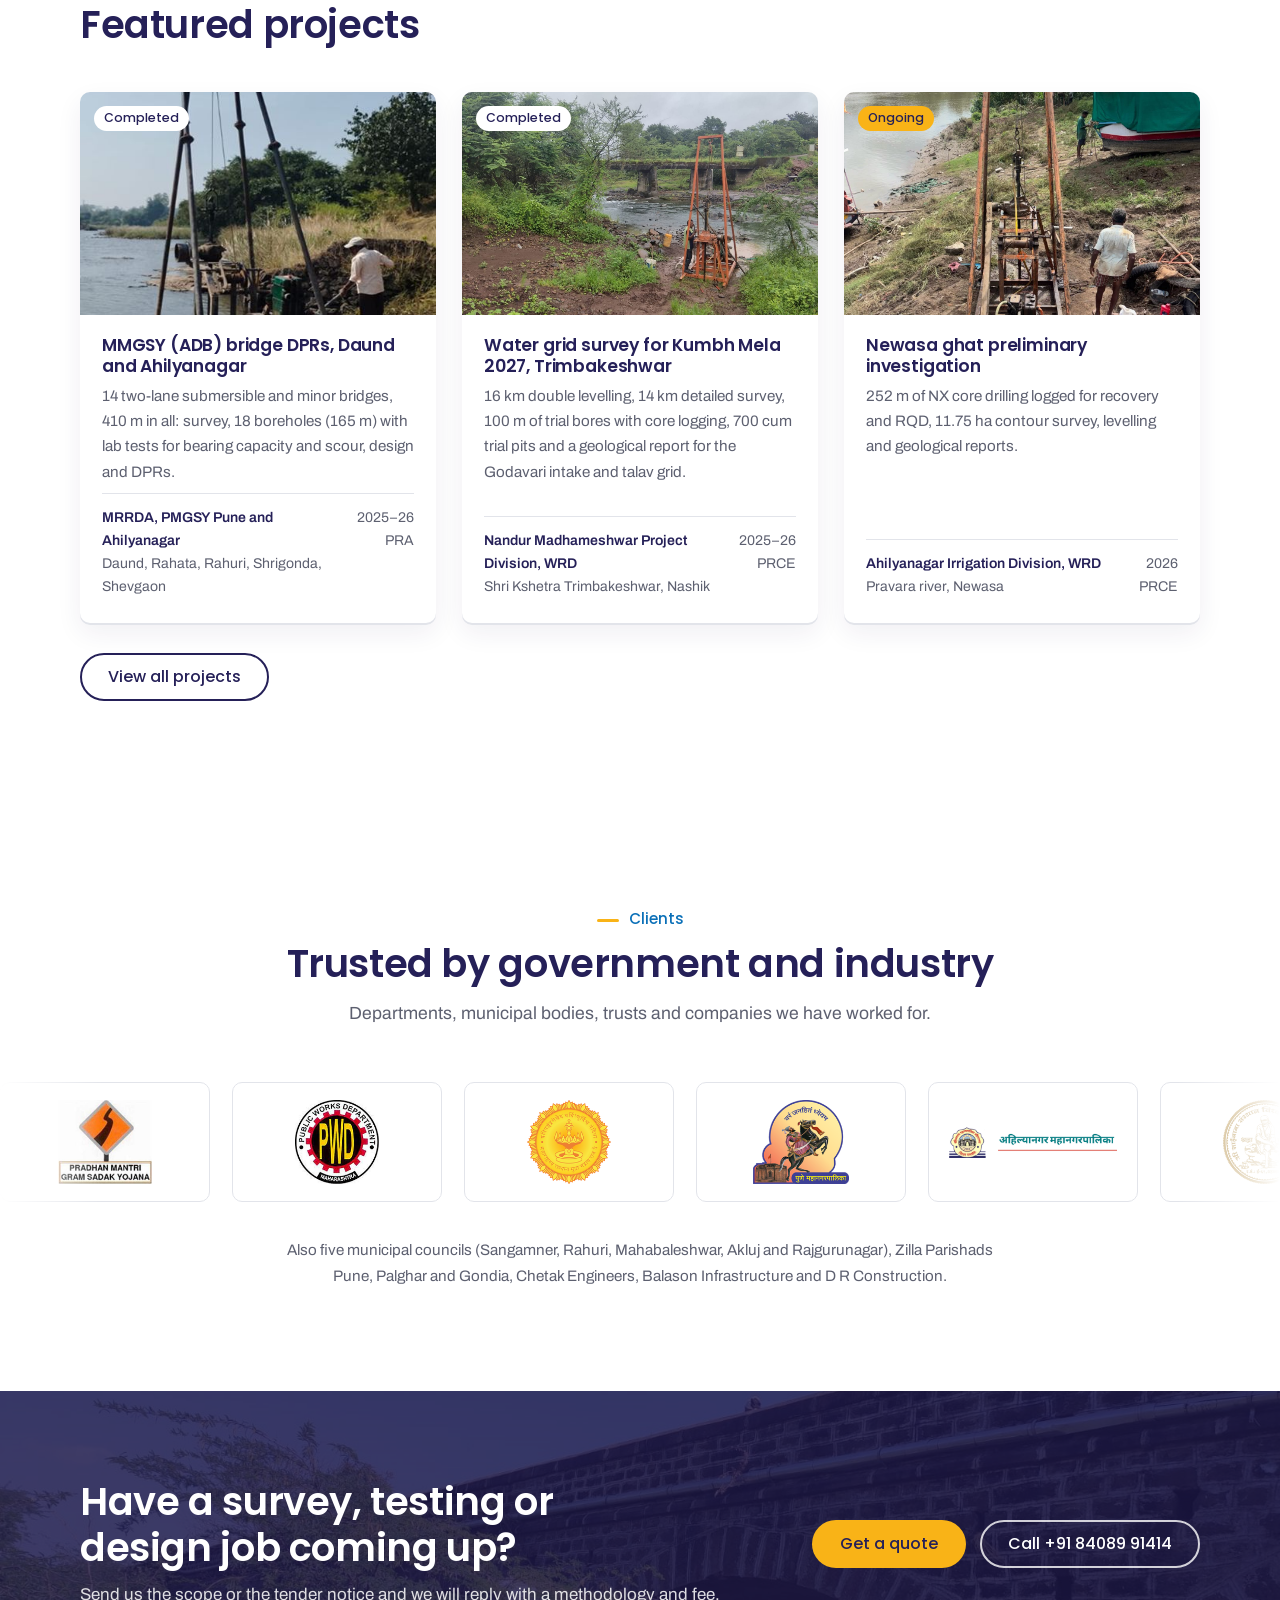
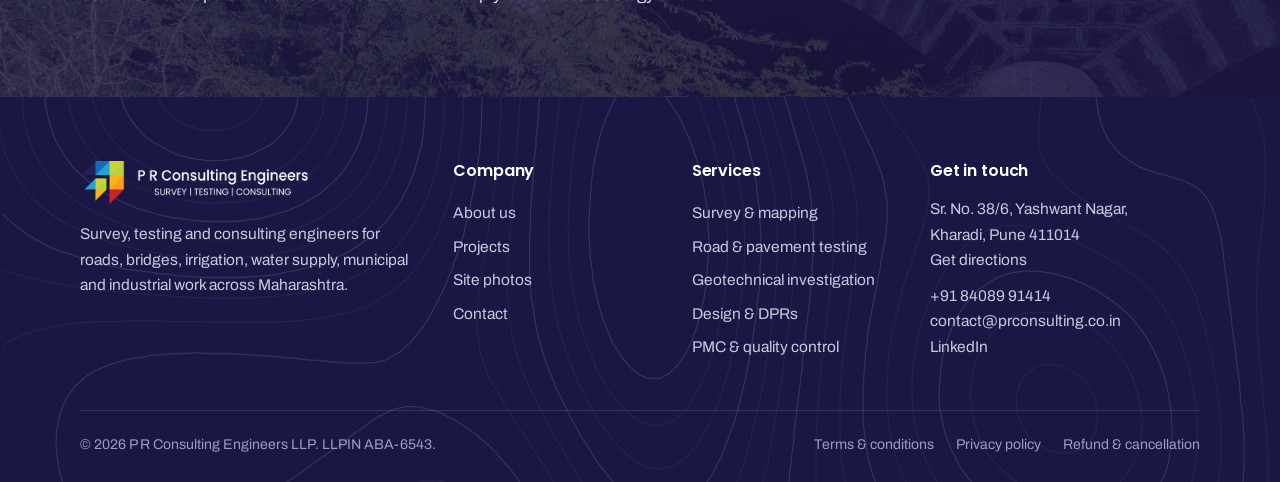
==== commit 00a24917: "Add animated survey, investigation and DPR showpiece One bridge site drawn on a canvas in three stag" ====
--- a/index.html
+++ b/index.html
@@ -62,7 +62,7 @@
 </div>
 <div class="slide" role="group" aria-roledescription="slide" aria-label="5 of 5">
 <img class="slide__bg" data-src="img/hero-bridge.jpg" alt="">
-<div class="wrap slide__content"><span class="slide__kicker">Design, DPRs &amp; PMC</span><h2 class="slide__title">Designs and supervision for roads, bridges and public works</h2><p class="slide__lede">Over 780 km of rural road DPRs, 17 bridge DPRs and project management for MRRDA, municipal councils and private owners.</p><div class="slide__actions"><a class="btn btn--primary" href="projects.html">View projects</a><a class="btn btn--ghost" href="contact.html">Get a quote</a></div></div>
+<div class="wrap slide__content"><span class="slide__kicker">Design, DPRs &amp; PMC</span><h2 class="slide__title">Designs and supervision for roads, bridges and public works</h2><p class="slide__lede">Over 780 km of rural road DPRs, 17 bridge DPRs and project management for MRRDA, municipal councils and private owners.</p><div class="slide__actions"><a class="btn btn--primary" href="projects.html">View projects</a><a class="btn btn--ghost" href="#site-to-dpr">See a DPR take shape</a></div></div>
 </div></div>
 <div class="hero__controls"><div class="wrap"><button class="hero__arrow hero__arrow--prev" type="button" aria-label="Previous slide"><svg viewBox="0 0 24 24"><path d="M15 5l-7 7 7 7"/></svg></button><div class="hero__dots"><button type="button" aria-label="Show slide 1" aria-current="true"></button><button type="button" aria-label="Show slide 2" aria-current="false"></button><button type="button" aria-label="Show slide 3" aria-current="false"></button><button type="button" aria-label="Show slide 4" aria-current="false"></button><button type="button" aria-label="Show slide 5" aria-current="false"></button></div><button class="hero__arrow hero__arrow--next" type="button" aria-label="Next slide"><svg viewBox="0 0 24 24"><path d="M9 5l7 7-7 7"/></svg></button></div></div>
 </section>
@@ -85,6 +85,43 @@
 </div>
 <div class="split__media"><img src="img/dgps-team.jpg" alt="PRCE survey team with DGPS and total station equipment" loading="lazy">
 <div class="split__badge"><strong>Since 2019</strong><span>104 assignments for 40+ clients</span></div></div>
+</div>
+</section>
+
+<section class="showcase" id="site-to-dpr" data-showcase aria-labelledby="showcase-title">
+<div class="wrap">
+<div class="showcase__head">
+<div><span class="kicker">Survey, investigation, design</span>
+<h2 id="showcase-title">How a site becomes a DPR</h2></div>
+<p class="showcase__lede">Watch one bridge site go from bare ground to drawings and an estimate, the way our survey, investigation and design teams work through it.</p>
+</div>
+<div class="showcase__stage">
+<canvas role="img" aria-label="Animated illustration of one bridge site in three stages. A drone surveys the ground and contours are drawn. Four boreholes are drilled and the soil and rock layers are joined between them. The road level, a three-span bridge founded on rock, the pavement crust and the estimate are then worked out."></canvas>
+<noscript><img src="img/showcase-poster.jpg" alt="Section through a bridge site showing soil and rock layers, four boreholes, the designed road level and a three-span bridge founded on rock" loading="lazy"></noscript>
+<p class="showcase__caption" data-caption aria-hidden="true">Survey, investigation and design</p>
+<button class="showcase__toggle" type="button" data-toggle aria-pressed="false" aria-label="Pause animation"><svg class="i-pause" viewBox="0 0 16 16" aria-hidden="true"><rect x="3" y="2" width="3.6" height="12" rx="1"/><rect x="9.4" y="2" width="3.6" height="12" rx="1"/></svg><svg class="i-play" viewBox="0 0 16 16" aria-hidden="true"><path d="M4 2.2v11.6a.6.6 0 0 0 .92.5l9-5.8a.6.6 0 0 0 0-1L4.92 1.7A.6.6 0 0 0 4 2.2z"/></svg></button>
+</div>
+<ol class="showcase__steps">
+<li><button class="step is-active" type="button" data-stage="0" aria-current="step">
+<span class="step__bar" aria-hidden="true"><i></i></span>
+<span class="step__num">Stage 1</span>
+<span class="step__title">Survey</span>
+<span class="step__text">Drone, DGPS and total station teams capture the ground as a point cloud, then a surface model with contours tied to control points.</span>
+</button></li>
+<li><button class="step" type="button" data-stage="1">
+<span class="step__bar" aria-hidden="true"><i></i></span>
+<span class="step__num">Stage 2</span>
+<span class="step__title">Geotechnical investigation</span>
+<span class="step__text">A borehole at every foundation. We log SPT values and rock cores, test them in the laboratory and fix the founding levels.</span>
+</button></li>
+<li><button class="step" type="button" data-stage="2">
+<span class="step__bar" aria-hidden="true"><i></i></span>
+<span class="step__num">Stage 3</span>
+<span class="step__title">Design and DPR</span>
+<span class="step__text">Engineers fit the road level and the bridge to the surveyed ground, the rock and the flood level, then prepare drawings, quantities and the estimate.</span>
+</button></li>
+</ol>
+<p class="showcase__note">An illustrative example, not a specific project. <a href="services.html">See all our services</a></p>
 </div>
 </section>
 
@@ -197,5 +234,6 @@
 </div>
 </footer>
 <script src="js/main.js" defer></script>
+<script src="js/showcase.js" defer></script>
 </body>
 </html>
--- a/css/style.css
+++ b/css/style.css
@@ -132,7 +132,7 @@
 .stats__card { display: grid; grid-template-columns: repeat(4, 1fr); background: #fff; border-radius: 10px; box-shadow: 0 18px 40px rgba(37,32,88,.14); overflow: hidden; }
 .stat { padding: 26px 26px 24px; border-right: 1px solid var(--line); }
 .stat:last-child { border-right: 0; }
-.stat strong { display: block; font: 600 clamp(1.8rem, 3vw, 2.4rem)/1.1 var(--head); color: var(--navy); }
+.stat strong { display: block; font: 600 clamp(1.8rem, 3vw, 2.4rem)/1.1 var(--head); color: var(--navy); font-variant-numeric: tabular-nums; }
 .stat span { display: block; margin-top: 6px; color: var(--muted); font-size: 0.95rem; line-height: 1.4; }
 .stat::before { content: ""; display: block; width: 28px; height: 4px; border-radius: 2px; margin-bottom: 14px; background: var(--c, var(--amber)); }
 @media (max-width: 860px) { .stats__card { grid-template-columns: 1fr 1fr; } .stat:nth-child(2) { border-right: 0; } .stat:nth-child(-n+2) { border-bottom: 1px solid var(--line); } }
@@ -156,7 +156,8 @@
 .card { display: flex; flex-direction: column; background: #fff; border-radius: 10px; overflow: hidden; text-decoration: none; box-shadow: 0 2px 0 var(--line), 0 10px 26px rgba(37,32,88,.07); transition: transform .2s ease, box-shadow .2s ease; }
 .card:hover { transform: translateY(-4px); box-shadow: 0 2px 0 var(--line), 0 18px 36px rgba(37,32,88,.14); }
 .card__img { aspect-ratio: 16 / 10; overflow: hidden; background: var(--line); border-bottom: 4px solid var(--c, var(--amber)); }
-.card__img img { width: 100%; height: 100%; object-fit: cover; }
+.card__img img { width: 100%; height: 100%; object-fit: cover; transition: transform .5s ease; }
+.card:hover .card__img img { transform: scale(1.05); }
 .card__body { padding: 22px 24px 26px; display: flex; flex-direction: column; gap: 8px; flex: 1; }
 .card__body p { color: var(--muted); font-size: 0.98rem; flex: 1; }
 .card__more { font: 500 0.95rem/1 var(--head); color: var(--blue); margin-top: 6px; }
@@ -164,7 +165,7 @@
 @media (max-width: 600px) { .cards { grid-template-columns: 1fr; } }
 
 /* ---------- Testing strip ---------- */
-.testing { background: var(--navy); color: #fff; }
+.testing { background: var(--navy) url("../img/contours.svg") center / cover no-repeat; color: #fff; }
 .testing h2 { color: #fff; }
 .testing .section-head p { color: rgba(255,255,255,.8); }
 .testing .kicker { color: var(--amber); }
@@ -253,7 +254,7 @@
 .chips li { font-size: 0.9rem; padding: 6px 12px; border-radius: 999px; background: var(--bg-soft); color: var(--navy); }
 @media (max-width: 860px) { .svc-row { grid-template-columns: 1fr; } .svc-row:nth-child(even) .svc-row__media { order: 0; } }
 
-.steps { display: grid; grid-template-columns: repeat(5, 1fr); gap: 18px; counter-reset: s; }
+.steps { display: grid; grid-template-columns: repeat(5, 1fr); gap: 18px; counter-reset: s; list-style: none; }
 .steps li { counter-increment: s; background: #fff; border-radius: 10px; padding: 24px 22px; box-shadow: 0 2px 0 var(--line); }
 .steps li::before { content: counter(s); display: grid; place-items: center; width: 38px; height: 38px; border-radius: 50%; background: var(--navy); color: #fff; font: 600 1rem/1 var(--head); margin-bottom: 14px; }
 .steps p { font-size: 0.95rem; color: var(--muted); margin-top: 6px; }
@@ -311,7 +312,7 @@
 .legal__note { margin-top: 1.2em; padding: 18px 20px; border-left: 4px solid var(--amber); background: var(--bg-soft); border-radius: 0 var(--radius) var(--radius) 0; }
 
 /* ---------- Footer ---------- */
-.site-footer { background: var(--navy-deep); color: #c9c8de; padding: 64px 0 26px; font-size: .97rem; }
+.site-footer { background: var(--navy-deep) url("../img/contours.svg") center / cover no-repeat; color: #c9c8de; padding: 64px 0 26px; font-size: .97rem; }
 .site-footer a { text-decoration: none; }
 .site-footer a:hover { color: var(--amber); }
 .footer-grid { display: grid; grid-template-columns: 5fr 3fr 3fr 4fr; gap: 36px; }
@@ -325,3 +326,51 @@
 @media (max-width: 860px) { .footer-grid { grid-template-columns: 1fr 1fr; } }
 @media (max-width: 520px) { .footer-grid { grid-template-columns: 1fr; } }
 .contact-item__link { display: inline-block; margin-top: 6px; font: 500 0.92rem/1.3 var(--body, inherit); color: var(--blue); text-decoration: underline !important; text-underline-offset: 3px; }
+
+/* ---------- Showcase: one site, surveyed, investigated and designed (js/showcase.js) ---------- */
+.showcase { position: relative; background: var(--navy-deep); color: #fff; padding: clamp(60px, 8vw, 104px) 0; overflow: hidden; }
+.showcase::before { content: ""; position: absolute; inset: 0; background: url("../img/contours.svg") center / cover no-repeat; opacity: .75; pointer-events: none; }
+.showcase .wrap { position: relative; }
+.showcase__head { display: grid; grid-template-columns: minmax(0, 1fr) minmax(0, 1fr); gap: 18px clamp(32px, 6vw, 88px); align-items: end; margin-bottom: clamp(26px, 3.4vw, 40px); }
+.showcase__head h2 { color: #fff; }
+.showcase__head .kicker { color: var(--amber); }
+.showcase__lede { color: rgba(255,255,255,.8); font-size: 1.1rem; }
+.showcase__stage { position: relative; aspect-ratio: 2 / 1; border-radius: 14px; overflow: hidden; background: #1b1745; box-shadow: 0 0 0 1px rgba(255,255,255,.1), 0 34px 70px rgba(6,4,28,.55); }
+.showcase__stage canvas, .showcase__stage img { position: absolute; inset: 0; width: 100%; height: 100%; display: block; object-fit: cover; }
+.showcase__caption { position: absolute; left: 18px; top: 16px; max-width: calc(100% - 36px); display: inline-flex; align-items: center; gap: 9px; padding: 8px 15px 8px 12px; border-radius: 999px; background: rgba(14,11,42,.74); border: 1px solid rgba(255,255,255,.16); font: 500 .86rem/1.2 var(--head); color: #fff; }
+.showcase__caption::before { content: ""; flex: none; width: 8px; height: 8px; border-radius: 50%; background: var(--lime); animation: showcase-pulse 1.6s ease-out infinite; }
+.showcase.is-paused .showcase__caption::before { animation: none; background: rgba(255,255,255,.55); }
+@keyframes showcase-pulse { from { box-shadow: 0 0 0 0 rgba(181,210,66,.65); } to { box-shadow: 0 0 0 9px rgba(181,210,66,0); } }
+.showcase__toggle { position: absolute; right: 14px; bottom: 14px; width: 40px; height: 40px; border-radius: 50%; border: 1px solid rgba(255,255,255,.3); background: rgba(14,11,42,.66); color: #fff; cursor: pointer; display: grid; place-items: center; transition: background-color .15s, color .15s, border-color .15s; }
+.showcase__toggle:hover { background: var(--amber); border-color: var(--amber); color: var(--navy); }
+.showcase__toggle svg { width: 15px; height: 15px; fill: currentColor; }
+.showcase__toggle .i-play, .showcase.is-paused .showcase__toggle .i-pause { display: none; }
+.showcase.is-paused .showcase__toggle .i-play { display: block; }
+.showcase__steps { display: grid; grid-template-columns: repeat(3, 1fr); gap: 0 clamp(18px, 3vw, 40px); margin-top: 28px; list-style: none; }
+.step { position: relative; display: block; width: 100%; padding: 20px 0 0; border: 0; background: none; text-align: left; color: inherit; font: inherit; cursor: pointer; opacity: .58; transition: opacity .2s; }
+.step:hover, .step:focus-visible, .step.is-active { opacity: 1; }
+.step__bar { position: absolute; left: 0; right: 0; top: 0; height: 3px; border-radius: 2px; background: rgba(255,255,255,.2); overflow: hidden; }
+.step__bar i { display: block; height: 100%; background: var(--amber); transform-origin: 0 50%; transform: scaleX(var(--p, 0)); }
+.step__num { display: block; font: 500 .88rem/1 var(--head); color: var(--amber); }
+.step__title { display: block; margin-top: 8px; font: 600 1.22rem/1.25 var(--head); color: #fff; }
+.step__text { display: block; margin-top: 8px; font-size: .98rem; line-height: 1.55; color: rgba(255,255,255,.78); max-width: 40ch; }
+.showcase:not(.is-live) .showcase__toggle, .showcase:not(.is-live) .step__bar { display: none; }
+.showcase:not(.is-live) .step { opacity: 1; cursor: default; }
+.showcase__note { margin-top: 26px; font-size: .88rem; color: rgba(255,255,255,.55); max-width: none; }
+.showcase__note a { color: rgba(255,255,255,.85); text-underline-offset: 3px; }
+.showcase__note a:hover { color: var(--amber); }
+@media (max-width: 1099px) { .showcase__stage { aspect-ratio: 16 / 10; } }
+@supports not (aspect-ratio: 1 / 1) {
+    .showcase__stage { height: 0; padding-top: 50%; }
+    @media (max-width: 1099px) { .showcase__stage { padding-top: 62.5%; } }
+    @media (max-width: 760px) { .showcase__stage { padding-top: 125%; } }
+}
+@media (max-width: 760px) {
+    .showcase__head { grid-template-columns: 1fr; }
+    .showcase__stage { aspect-ratio: 4 / 5; border-radius: 12px; }
+    .showcase__caption { left: 12px; top: 12px; max-width: calc(100% - 66px); font-size: .8rem; padding: 7px 13px 7px 11px; white-space: nowrap; }
+    .showcase__toggle { right: 10px; top: 10px; bottom: auto; width: 36px; height: 36px; }
+    .showcase__steps { grid-template-columns: 1fr; margin-top: 20px; }
+    .step { padding: 16px 0 16px; }
+    .step:not(.is-active) .step__text { display: none; }
+}
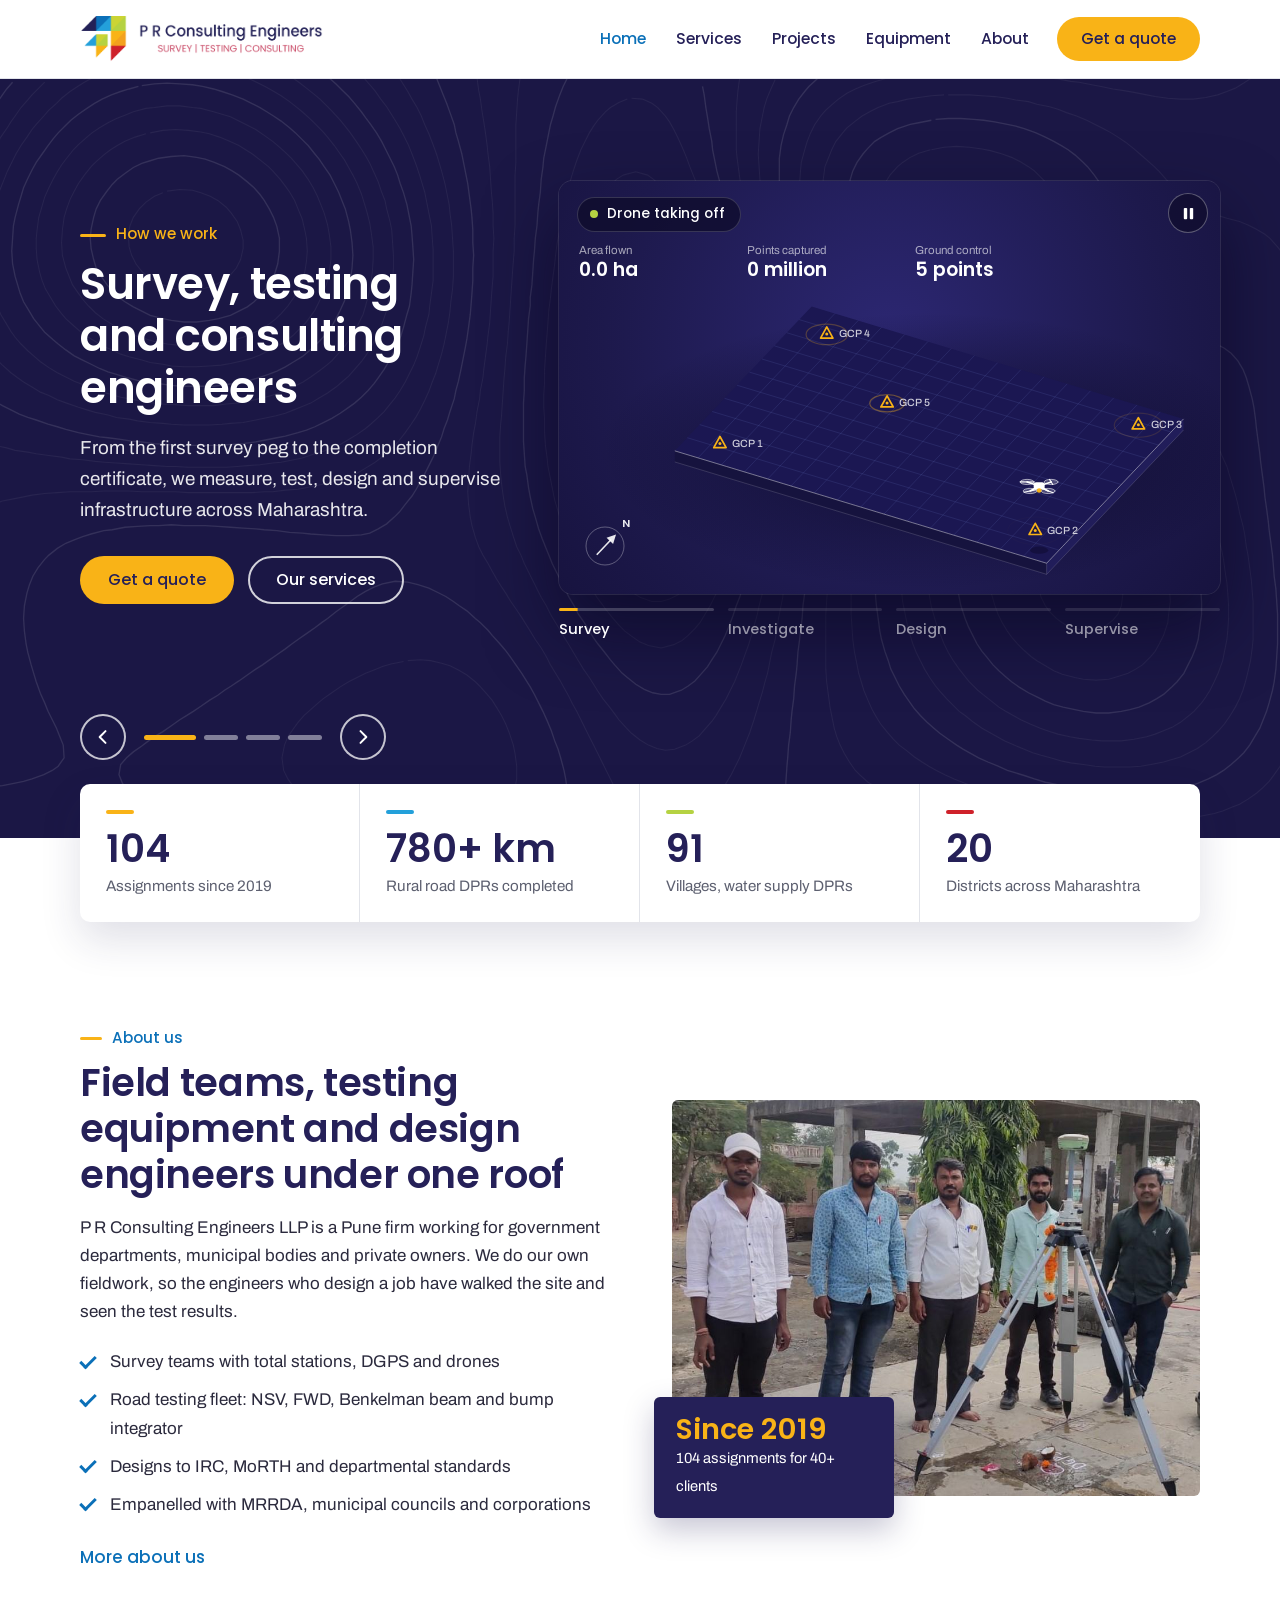
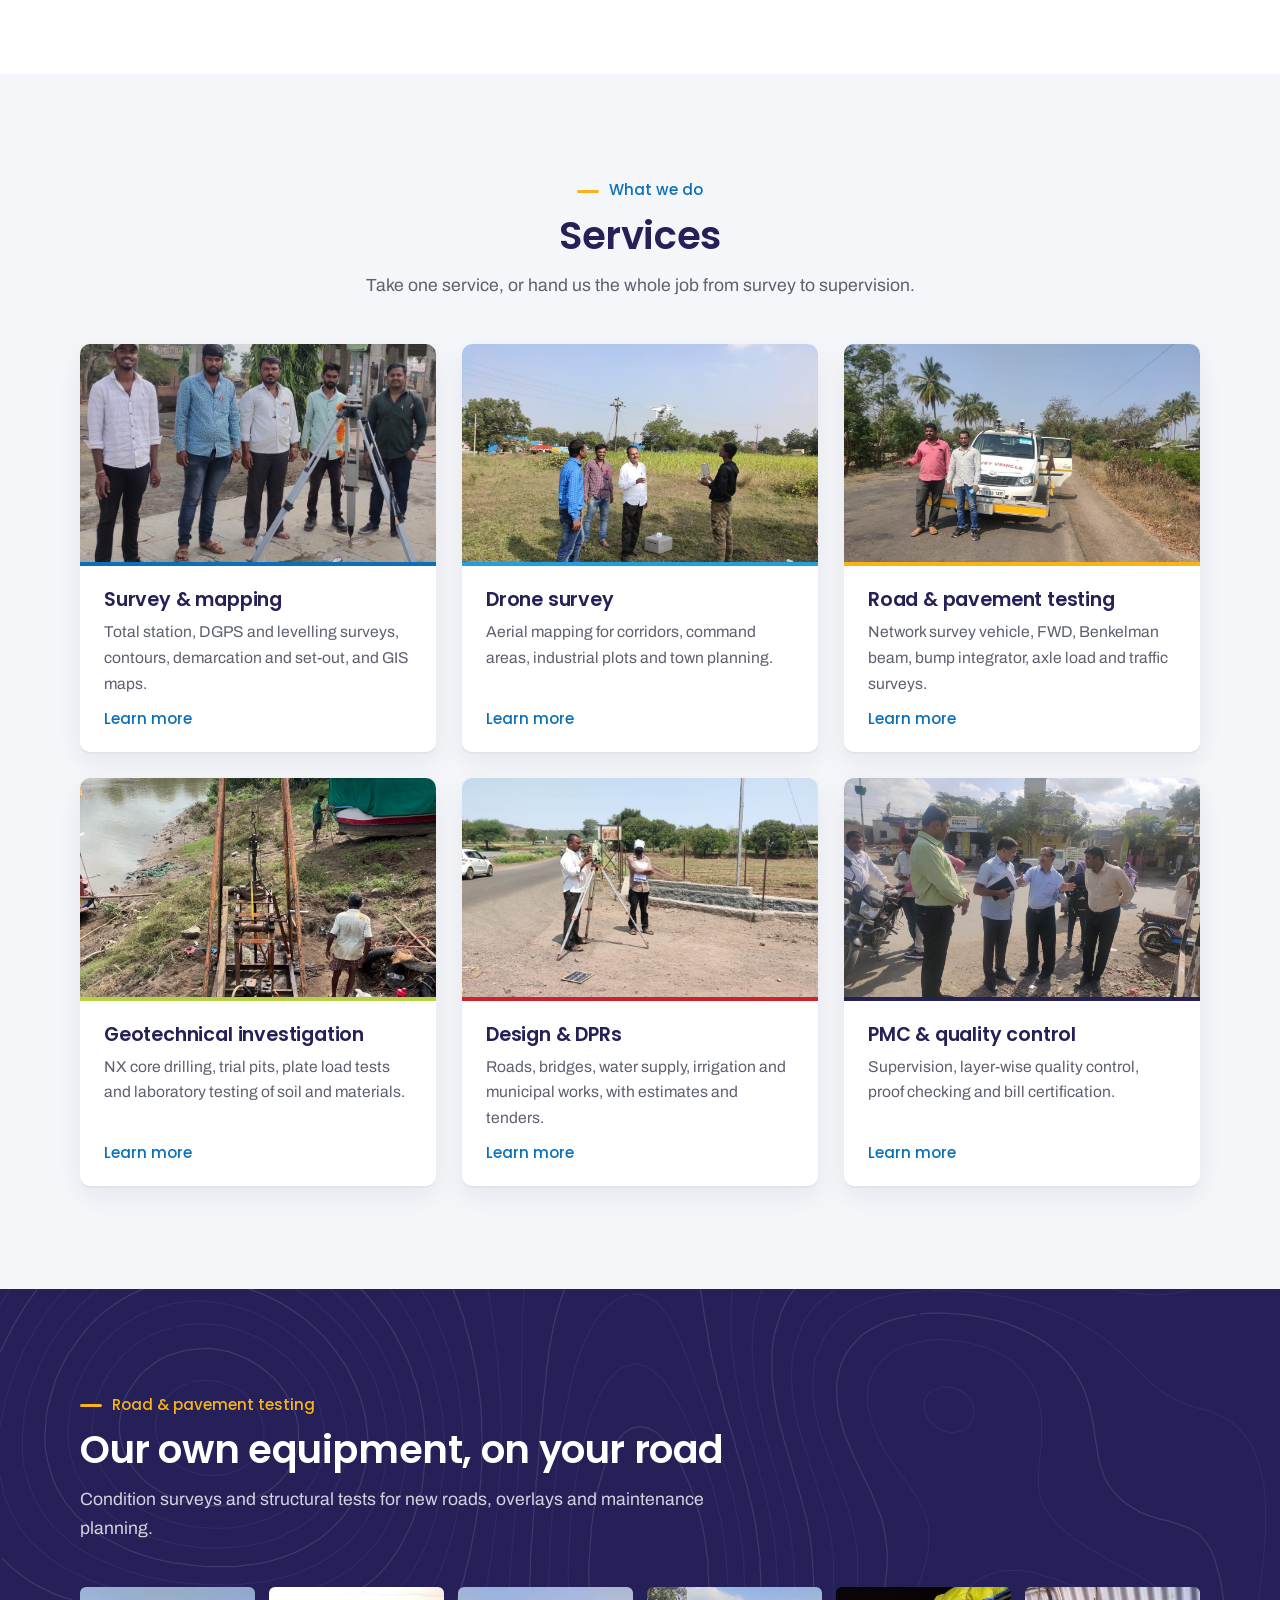
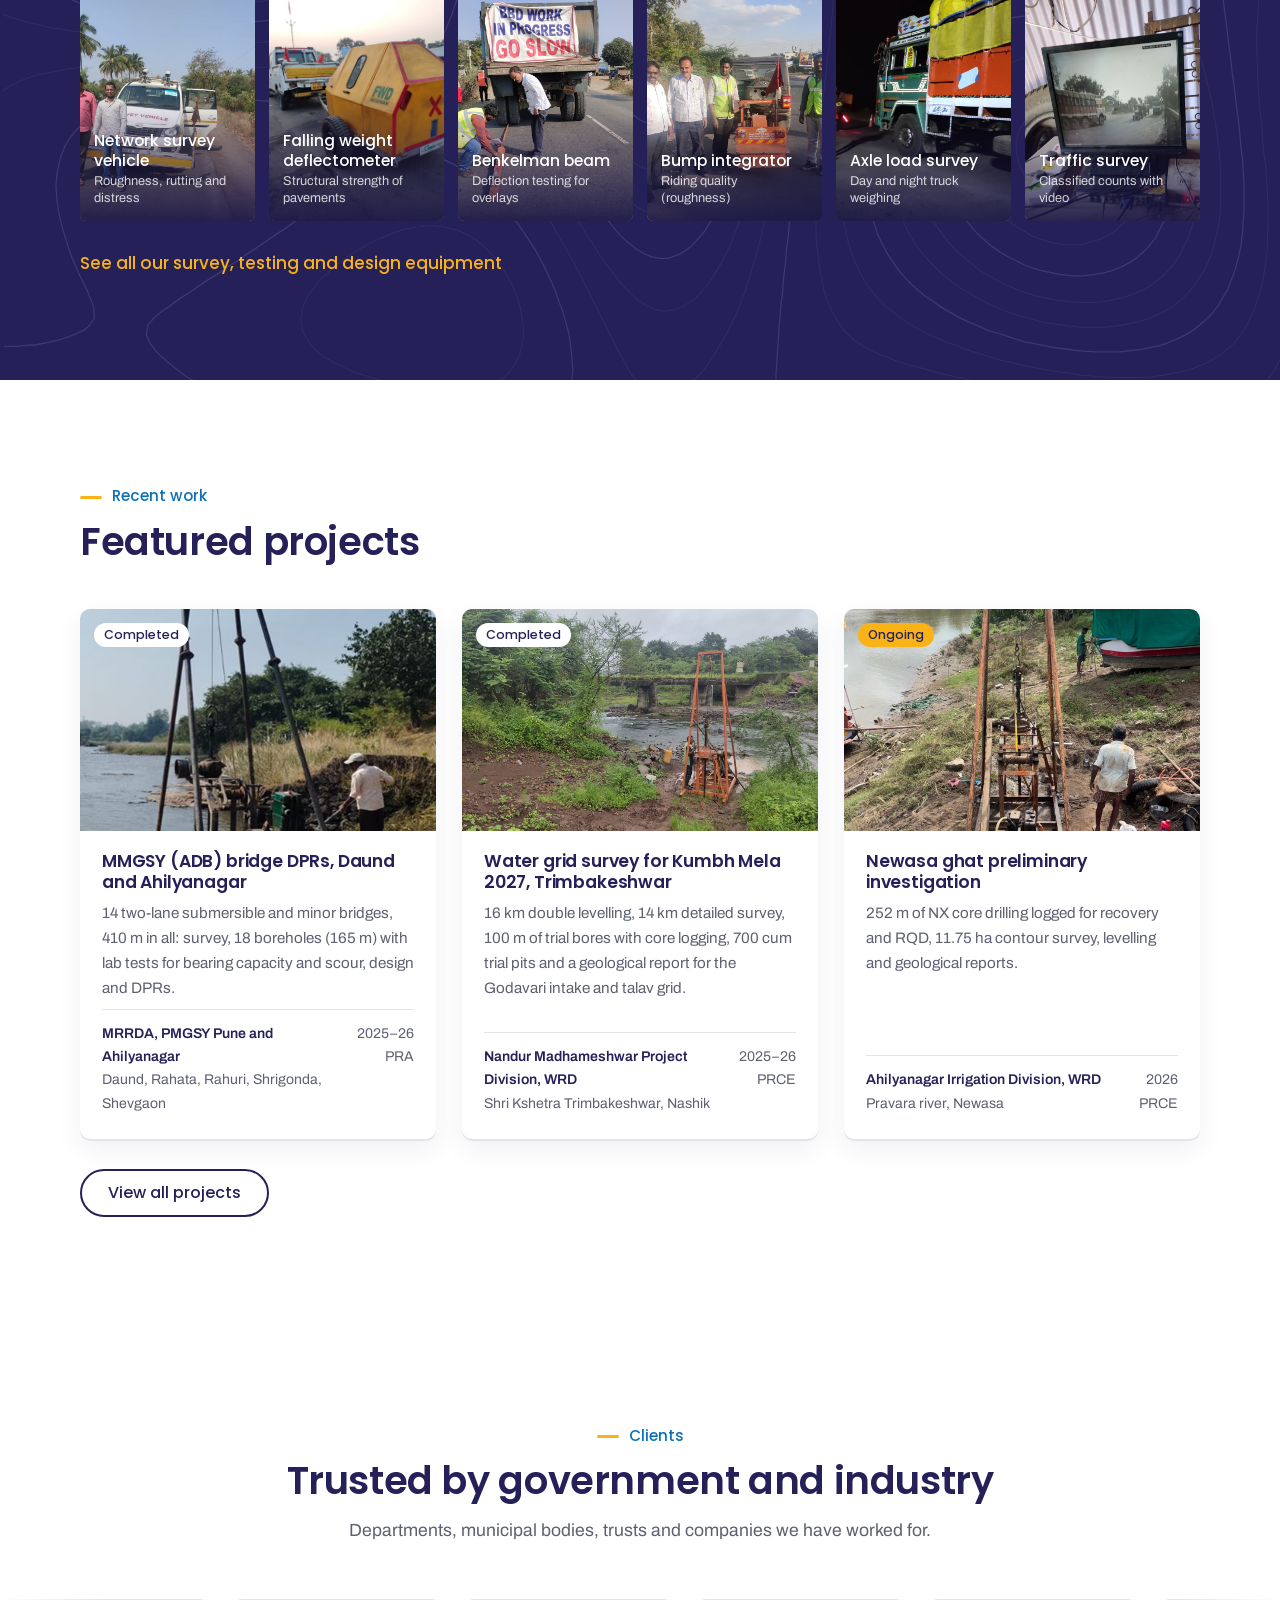
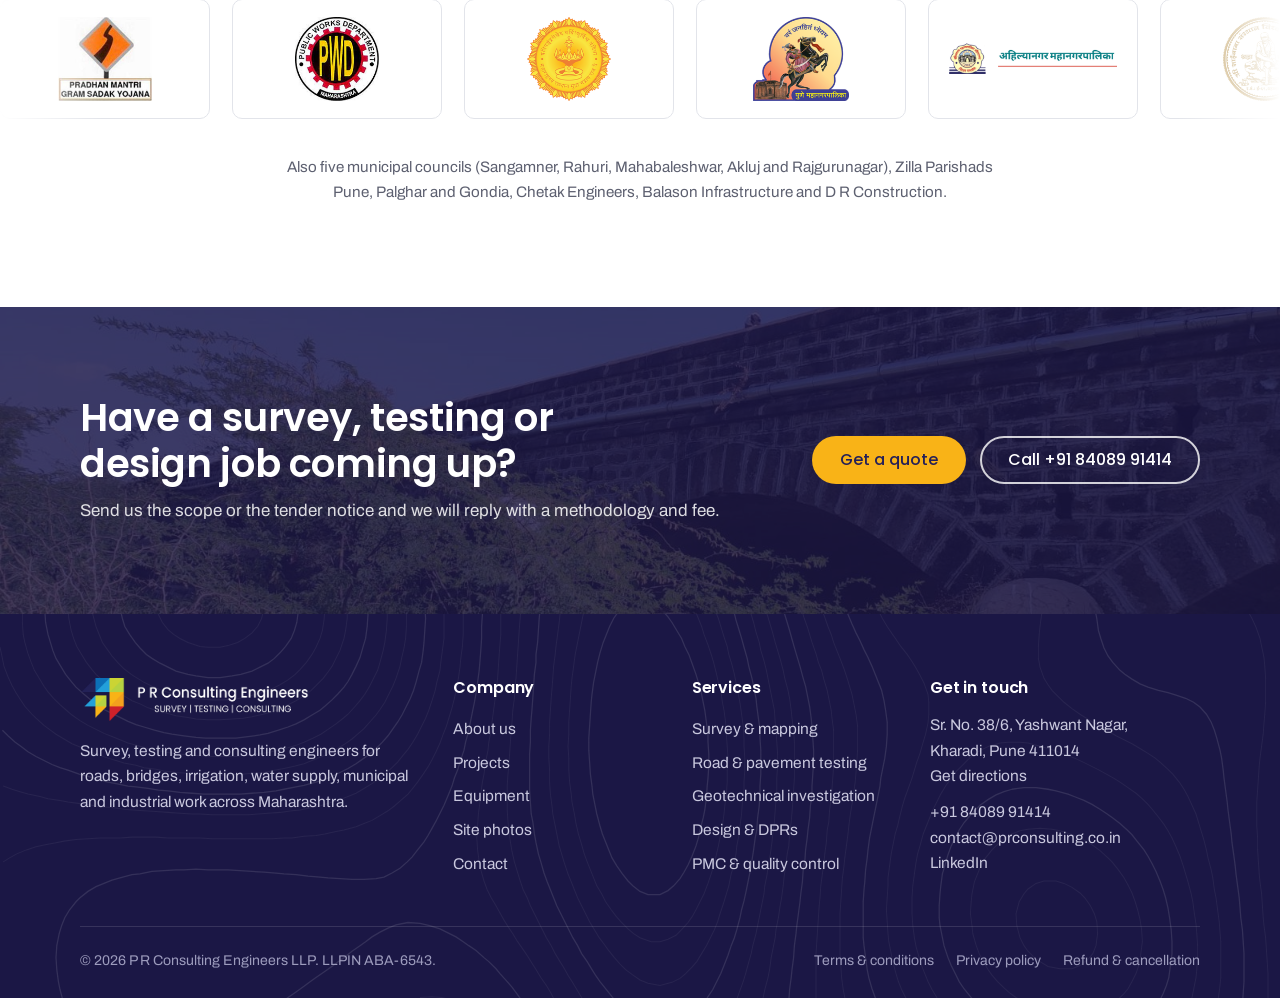
==== commit 7555053a: "Live introduction: "How we work" in four stages, and an Equipment page Home - The introduction now h" ====
--- a/index.html
+++ b/index.html
@@ -16,7 +16,7 @@
 <link rel="icon" href="img/brand/favicon-48.png" sizes="48x48" type="image/png">
 <link rel="apple-touch-icon" href="img/brand/favicon-192.png">
 <link rel="preload" href="fonts/poppins-latin-600-normal.woff2" as="font" type="font/woff2" crossorigin>
-<link rel="preload" as="image" href="img/hero-nsv.jpg" fetchpriority="high">
+
 <link rel="stylesheet" href="css/style.css">
 <script type="application/ld+json">
 {"@context":"https://schema.org","@type":"ProfessionalService","name":"P R Consulting Engineers LLP","url":"https://prconsulting.co.in",
@@ -36,6 +36,7 @@
 <a href="index.html" aria-current="page">Home</a>
 <a href="services.html">Services</a>
 <a href="projects.html">Projects</a>
+<a href="equipment.html">Equipment</a>
 <a href="about.html">About</a>
 <a class="btn btn--primary" href="contact.html">Get a quote</a>
 </nav>
@@ -44,27 +45,36 @@
 <main id="main">
 
 <section class="hero" aria-roledescription="carousel" aria-label="Introduction">
-<div class="hero__track"><div class="slide is-active" role="group" aria-roledescription="slide" aria-label="1 of 5">
-<img class="slide__bg" src="img/hero-nsv.jpg" fetchpriority="high" alt="">
-<div class="wrap slide__content"><span class="slide__kicker">P R Consulting Engineers</span><h1 class="slide__title">Survey, testing and consulting engineers</h1><p class="slide__lede">From the first survey peg to the completion certificate, we measure, test, design and supervise infrastructure across Maharashtra.</p><div class="slide__actions"><a class="btn btn--primary" href="contact.html">Get a quote</a><a class="btn btn--ghost" href="services.html">Our services</a></div></div>
-</div>
-<div class="slide" role="group" aria-roledescription="slide" aria-label="2 of 5">
+<div class="hero__track"><div class="slide slide--live is-active" role="group" aria-roledescription="slide" aria-label="1 of 4">
+<div class="wrap slide__content slide__content--live">
+<div class="slide__text"><span class="slide__kicker">How we work</span><h1 class="slide__title">Survey, testing and consulting engineers</h1><p class="slide__lede">From the first survey peg to the completion certificate, we measure, test, design and supervise infrastructure across Maharashtra.</p><div class="slide__actions"><a class="btn btn--primary" href="contact.html">Get a quote</a><a class="btn btn--ghost" href="services.html">Our services</a></div></div>
+<div class="live" data-showcase="hero" data-rate="1.25">
+<div class="showcase__stage">
+<canvas role="img" aria-label="Animated illustration of one bridge site in four stages. A drone surveys the ground and contours are drawn. Four boreholes are drilled and the soil and rock layers are joined between them. The road level, a three-span bridge founded on rock, the pavement crust and the estimate are then worked out. Last, the bridge and the road are built while the founding rock, concrete, levels, compaction and pavement thickness are checked, and the road opens to traffic."></canvas>
+<noscript><img src="img/showcase-poster.jpg" alt="Section through a bridge site showing soil and rock layers, four boreholes and the finished three-span bridge and approach road, with the quality checks marked"></noscript>
+<p class="showcase__caption" data-caption aria-hidden="true">Survey, investigation, design and supervision</p>
+<button class="showcase__play" type="button" data-play hidden><svg viewBox="0 0 16 16" aria-hidden="true"><path d="M4 2.2v11.6a.6.6 0 0 0 .92.5l9-5.8a.6.6 0 0 0 0-1L4.92 1.7A.6.6 0 0 0 4 2.2z"/></svg>Play the animation</button>
+<button class="showcase__toggle" type="button" data-toggle aria-pressed="false" aria-label="Pause animation"><svg class="i-pause" viewBox="0 0 16 16" aria-hidden="true"><rect x="3" y="2" width="3.6" height="12" rx="1"/><rect x="9.4" y="2" width="3.6" height="12" rx="1"/></svg><svg class="i-play" viewBox="0 0 16 16" aria-hidden="true"><path d="M4 2.2v11.6a.6.6 0 0 0 .92.5l9-5.8a.6.6 0 0 0 0-1L4.92 1.7A.6.6 0 0 0 4 2.2z"/></svg></button>
+</div>
+<ol class="live__steps" aria-label="Stages of the animation"><li><button class="lstep is-active" type="button" data-stage="0" aria-current="step"><span class="step__bar" aria-hidden="true"><i></i></span>Survey</button></li><li><button class="lstep" type="button" data-stage="1"><span class="step__bar" aria-hidden="true"><i></i></span>Investigate</button></li><li><button class="lstep" type="button" data-stage="2"><span class="step__bar" aria-hidden="true"><i></i></span>Design</button></li><li><button class="lstep" type="button" data-stage="3"><span class="step__bar" aria-hidden="true"><i></i></span>Supervise</button></li></ol>
+</div>
+</div>
+</div>
+<div class="slide" role="group" aria-roledescription="slide" aria-label="2 of 4">
 <img class="slide__bg" data-src="img/hero-drone.jpg" alt="">
-<div class="wrap slide__content"><span class="slide__kicker">Survey &amp; mapping</span><h2 class="slide__title">Total station, DGPS and drone surveys you can design on</h2><p class="slide__lede">Road corridors, canals and command areas, city streets, industrial plots and campuses, delivered in AutoCAD, Civil 3D and GIS.</p><div class="slide__actions"><a class="btn btn--primary" href="services.html#survey">Survey services</a><a class="btn btn--ghost" href="services.html#drone">Drone survey</a></div></div>
-</div>
-<div class="slide" role="group" aria-roledescription="slide" aria-label="3 of 5">
-<img class="slide__bg" data-src="img/test-bbd.jpg" alt="">
-<div class="wrap slide__content"><span class="slide__kicker">Road &amp; pavement testing</span><h2 class="slide__title">Our own testing fleet, on your road</h2><p class="slide__lede">Network survey vehicle, falling weight deflectometer, Benkelman beam, bump integrator, axle load and traffic surveys.</p><div class="slide__actions"><a class="btn btn--primary" href="services.html#testing">Testing services</a><a class="btn btn--ghost" href="index.html#testing">See the equipment</a></div></div>
-</div>
-<div class="slide" role="group" aria-roledescription="slide" aria-label="4 of 5">
-<img class="slide__bg" data-src="img/newasa-drilling.jpg" alt="">
-<div class="wrap slide__content"><span class="slide__kicker">Geotechnical investigation</span><h2 class="slide__title">Core drilling and testing for bridges, ghats and intake works</h2><p class="slide__lede">NX core drilling, trial pits, plate load tests and laboratory testing, logged and checked against what we see on site.</p><div class="slide__actions"><a class="btn btn--primary" href="services.html#geotech">Geotechnical services</a><a class="btn btn--ghost" href="projects.html">Projects</a></div></div>
-</div>
-<div class="slide" role="group" aria-roledescription="slide" aria-label="5 of 5">
+<div class="wrap slide__content"><span class="slide__kicker">Topographic survey</span><h2 class="slide__title">From total station to drone</h2><p class="slide__lede">Topographic surveys for road corridors, canals and command areas, city streets, industrial plots and campuses, delivered in AutoCAD, Civil 3D and GIS.</p><div class="slide__actions"><a class="btn btn--primary" href="services.html#survey">Survey services</a><a class="btn btn--ghost" href="equipment.html#survey">See the equipment</a></div></div>
+<div class="wrap slide__aside"><ul class="slide__range"><li><img data-src="img/thumbs/total-station.jpg" alt="" width="240" height="172"><span>Total station</span></li><li><img data-src="img/thumbs/dgps.jpg" alt="" width="240" height="172"><span>DGPS</span></li><li><img data-src="img/thumbs/drone.jpg" alt="" width="240" height="172"><span>Drone</span></li></ul></div>
+</div>
+<div class="slide" role="group" aria-roledescription="slide" aria-label="3 of 4">
+<img class="slide__bg" data-src="img/river-crossing-drill.jpg" alt="">
+<div class="wrap slide__content"><span class="slide__kicker">Geotechnical investigation &amp; testing</span><h2 class="slide__title">Drilling, sampling and field testing</h2><p class="slide__lede">NX core drilling, trial pits and plate load tests for foundations. Network survey vehicle, FWD, Benkelman beam and axle load surveys for roads.</p><div class="slide__actions"><a class="btn btn--primary" href="services.html#geotech">Investigation and testing</a><a class="btn btn--ghost" href="equipment.html#geotech">See the equipment</a></div></div>
+<div class="wrap slide__aside"><ul class="slide__range"><li><img data-src="img/thumbs/cores.jpg" alt="" width="240" height="172"><span>Rock cores</span></li><li><img data-src="img/thumbs/plate-load.jpg" alt="" width="240" height="172"><span>Plate load test</span></li><li><img data-src="img/thumbs/fwd.jpg" alt="" width="240" height="172"><span>FWD</span></li><li><img data-src="img/thumbs/bbd.jpg" alt="" width="240" height="172"><span>Benkelman beam</span></li></ul></div>
+</div>
+<div class="slide" role="group" aria-roledescription="slide" aria-label="4 of 4">
 <img class="slide__bg" data-src="img/hero-bridge.jpg" alt="">
-<div class="wrap slide__content"><span class="slide__kicker">Design, DPRs &amp; PMC</span><h2 class="slide__title">Designs and supervision for roads, bridges and public works</h2><p class="slide__lede">Over 780 km of rural road DPRs, 17 bridge DPRs and project management for MRRDA, municipal councils and private owners.</p><div class="slide__actions"><a class="btn btn--primary" href="projects.html">View projects</a><a class="btn btn--ghost" href="#site-to-dpr">See a DPR take shape</a></div></div>
+<div class="wrap slide__content"><span class="slide__kicker">Consultancy</span><h2 class="slide__title">DPRs, designs and drawings</h2><p class="slide__lede">Over 780 km of rural road DPRs, 17 bridge DPRs and project management for MRRDA, municipal councils and private owners.</p><div class="slide__actions"><a class="btn btn--primary" href="projects.html">View projects</a><a class="btn btn--ghost" href="services.html#design">Design services</a></div><ul class="slide__sectors" aria-label="Sectors we work in"><li><a href="projects.html#roads">Roads &amp; highways</a></li><li><a href="projects.html#bridges">Bridges</a></li><li><a href="projects.html#water">Irrigation &amp; water resources</a></li><li><a href="projects.html#supply">Water supply</a></li><li><a href="projects.html#urban">Urban &amp; municipal</a></li><li><a href="projects.html#industrial">Industrial &amp; institutional</a></li></ul></div>
 </div></div>
-<div class="hero__controls"><div class="wrap"><button class="hero__arrow hero__arrow--prev" type="button" aria-label="Previous slide"><svg viewBox="0 0 24 24"><path d="M15 5l-7 7 7 7"/></svg></button><div class="hero__dots"><button type="button" aria-label="Show slide 1" aria-current="true"></button><button type="button" aria-label="Show slide 2" aria-current="false"></button><button type="button" aria-label="Show slide 3" aria-current="false"></button><button type="button" aria-label="Show slide 4" aria-current="false"></button><button type="button" aria-label="Show slide 5" aria-current="false"></button></div><button class="hero__arrow hero__arrow--next" type="button" aria-label="Next slide"><svg viewBox="0 0 24 24"><path d="M9 5l7 7-7 7"/></svg></button></div></div>
+<div class="hero__controls"><div class="wrap"><button class="hero__arrow hero__arrow--prev" type="button" aria-label="Previous slide"><svg viewBox="0 0 24 24"><path d="M15 5l-7 7 7 7"/></svg></button><div class="hero__dots"><button type="button" aria-label="Show slide 1" aria-current="true"></button><button type="button" aria-label="Show slide 2" aria-current="false"></button><button type="button" aria-label="Show slide 3" aria-current="false"></button><button type="button" aria-label="Show slide 4" aria-current="false"></button></div><button class="hero__arrow hero__arrow--next" type="button" aria-label="Next slide"><svg viewBox="0 0 24 24"><path d="M9 5l7 7-7 7"/></svg></button></div></div>
 </section>
 
 <div class="stats"><div class="wrap"><div class="stats__card"><div class="stat" style="--c:#f9b317"><strong>104</strong><span>Assignments since 2019</span></div><div class="stat" style="--c:#23a0da"><strong>780+ km</strong><span>Rural road DPRs completed</span></div><div class="stat" style="--c:#b5d242"><strong>91</strong><span>Villages, water supply DPRs</span></div><div class="stat" style="--c:#cf212a"><strong>20</strong><span>Districts across Maharashtra</span></div></div></div></div>
@@ -85,43 +95,6 @@
 </div>
 <div class="split__media"><img src="img/dgps-team.jpg" alt="PRCE survey team with DGPS and total station equipment" loading="lazy">
 <div class="split__badge"><strong>Since 2019</strong><span>104 assignments for 40+ clients</span></div></div>
-</div>
-</section>
-
-<section class="showcase" id="site-to-dpr" data-showcase aria-labelledby="showcase-title">
-<div class="wrap">
-<div class="showcase__head">
-<div><span class="kicker">Survey, investigation, design</span>
-<h2 id="showcase-title">How a site becomes a DPR</h2></div>
-<p class="showcase__lede">Watch one bridge site go from bare ground to drawings and an estimate, the way our survey, investigation and design teams work through it.</p>
-</div>
-<div class="showcase__stage">
-<canvas role="img" aria-label="Animated illustration of one bridge site in three stages. A drone surveys the ground and contours are drawn. Four boreholes are drilled and the soil and rock layers are joined between them. The road level, a three-span bridge founded on rock, the pavement crust and the estimate are then worked out."></canvas>
-<noscript><img src="img/showcase-poster.jpg" alt="Section through a bridge site showing soil and rock layers, four boreholes, the designed road level and a three-span bridge founded on rock" loading="lazy"></noscript>
-<p class="showcase__caption" data-caption aria-hidden="true">Survey, investigation and design</p>
-<button class="showcase__toggle" type="button" data-toggle aria-pressed="false" aria-label="Pause animation"><svg class="i-pause" viewBox="0 0 16 16" aria-hidden="true"><rect x="3" y="2" width="3.6" height="12" rx="1"/><rect x="9.4" y="2" width="3.6" height="12" rx="1"/></svg><svg class="i-play" viewBox="0 0 16 16" aria-hidden="true"><path d="M4 2.2v11.6a.6.6 0 0 0 .92.5l9-5.8a.6.6 0 0 0 0-1L4.92 1.7A.6.6 0 0 0 4 2.2z"/></svg></button>
-</div>
-<ol class="showcase__steps">
-<li><button class="step is-active" type="button" data-stage="0" aria-current="step">
-<span class="step__bar" aria-hidden="true"><i></i></span>
-<span class="step__num">Stage 1</span>
-<span class="step__title">Survey</span>
-<span class="step__text">Drone, DGPS and total station teams capture the ground as a point cloud, then a surface model with contours tied to control points.</span>
-</button></li>
-<li><button class="step" type="button" data-stage="1">
-<span class="step__bar" aria-hidden="true"><i></i></span>
-<span class="step__num">Stage 2</span>
-<span class="step__title">Geotechnical investigation</span>
-<span class="step__text">A borehole at every foundation. We log SPT values and rock cores, test them in the laboratory and fix the founding levels.</span>
-</button></li>
-<li><button class="step" type="button" data-stage="2">
-<span class="step__bar" aria-hidden="true"><i></i></span>
-<span class="step__num">Stage 3</span>
-<span class="step__title">Design and DPR</span>
-<span class="step__text">Engineers fit the road level and the bridge to the surveyed ground, the rock and the flood level, then prepare drawings, quantities and the estimate.</span>
-</button></li>
-</ol>
-<p class="showcase__note">An illustrative example, not a specific project. <a href="services.html">See all our services</a></p>
 </div>
 </section>
 
@@ -154,6 +127,7 @@
 <figure class="tile"><img src="img/test-bi.jpg" alt="Bump integrator" loading="lazy"><figcaption>Bump integrator<span>Riding quality (roughness)</span></figcaption></figure>
 <figure class="tile"><img src="img/test-axle-night.jpg" alt="Axle load survey" loading="lazy"><figcaption>Axle load survey<span>Day and night truck weighing</span></figcaption></figure>
 <figure class="tile"><img src="img/traffic-count.jpg" alt="Traffic survey" loading="lazy"><figcaption>Traffic survey<span>Classified counts with video</span></figcaption></figure></div>
+<p style="margin-top:28px"><a class="link-arrow" href="equipment.html">See all our survey, testing and design equipment</a></p>
 </div>
 </section>
 
@@ -214,7 +188,7 @@
 </div>
 <div>
 <h2>Company</h2>
-<ul><li><a href="about.html">About us</a></li><li><a href="projects.html">Projects</a></li><li><a href="projects.html#field">Site photos</a></li><li><a href="contact.html">Contact</a></li></ul>
+<ul><li><a href="about.html">About us</a></li><li><a href="projects.html">Projects</a></li><li><a href="equipment.html">Equipment</a></li><li><a href="projects.html#field">Site photos</a></li><li><a href="contact.html">Contact</a></li></ul>
 </div>
 <div>
 <h2>Services</h2>
--- a/css/style.css
+++ b/css/style.css
@@ -85,7 +85,7 @@
 .nav .btn { margin-left: 12px; padding: 12px 22px; }
 .nav .btn:hover { background: var(--amber-deep); }
 .menu-btn { display: none; background: none; border: 2px solid var(--navy); border-radius: 999px; padding: 8px 16px; font: 500 0.95rem/1 var(--head); color: var(--navy); cursor: pointer; }
-@media (max-width: 900px) {
+@media (max-width: 1040px) {
     .menu-btn { display: block; }
     .nav { display: none; position: absolute; top: 78px; left: 0; right: 0; flex-direction: column; align-items: stretch; background: #fff; padding: 10px var(--gut) 22px; box-shadow: 0 12px 20px rgba(37,32,88,.12); }
     .nav.is-open { display: flex; }
@@ -119,13 +119,63 @@
 .hero__dots { display: flex; gap: 8px; }
 .hero__dots button { width: 34px; height: 5px; border-radius: 3px; border: 0; background: rgba(255,255,255,.45); cursor: pointer; padding: 0; transition: background .2s, width .2s; }
 .hero__dots button[aria-current="true"] { background: var(--amber); width: 52px; }
+.slide.is-active .slide__content > *:nth-child(5) { transition-delay: .75s; }
+.slide.is-active .slide__bg { animation: slide-zoom 9s ease-out both; }
+@keyframes slide-zoom { from { transform: scale(1.07); } to { transform: none; } }
+.slide__title { text-wrap: balance; }
+/* a small strip of photos at the foot of a slide: the range of instruments or tests behind the headline */
+.slide__aside { position: absolute; left: 0; right: 0; bottom: 74px; z-index: 2; display: flex; justify-content: flex-end; pointer-events: none; opacity: 0; transition: opacity .6s ease .7s; }
+.slide.is-active .slide__aside { opacity: 1; }
+.slide__range { display: flex; gap: 10px; padding: 10px 10px 9px; border-radius: 10px; background: rgba(27,23,69,.66); -webkit-backdrop-filter: blur(8px); backdrop-filter: blur(8px); box-shadow: 0 0 0 1px rgba(255,255,255,.16); }
+.slide__range li { width: 104px; }
+.slide__range img { width: 104px; height: 74px; object-fit: cover; border-radius: 5px; background: rgba(255,255,255,.12); }
+.slide__range span { display: block; margin-top: 6px; font: 500 .78rem/1.2 var(--head); color: rgba(255,255,255,.94); }
+.slide__sectors { display: flex; flex-wrap: wrap; gap: 8px; margin-top: 28px; max-width: 560px; }
+.slide__sectors a { display: block; padding: 7px 14px; border-radius: 999px; border: 1px solid rgba(255,255,255,.45); background: rgba(27,23,69,.4); color: #fff; font: 500 .86rem/1.2 var(--head); text-decoration: none; transition: background-color .15s, color .15s, border-color .15s; }
+.slide__sectors a:hover { background: #fff; border-color: #fff; color: var(--navy); }
+
+/* Slide 1: the "How we work" drawing (js/showcase.js) beside the introduction */
+.slide--live { background: var(--navy-deep) url("../img/contours.svg") center / cover no-repeat; }
+.slide--live::after { display: none; }
+.slide__content--live { display: grid; grid-template-columns: minmax(0, .8fr) minmax(0, 1.2fr); gap: clamp(28px, 4vw, 60px); align-items: center; padding-top: 28px; }
+.slide__content--live .slide__title { font-size: clamp(2rem, 3.4vw, 3.05rem); max-width: 14ch; }
+.live { min-width: 0; margin-right: clamp(-200px, calc((1200px - 100vw) / 2 + 20px), 0px); }
+.live .showcase__stage { width: 100%; aspect-ratio: 16 / 10; min-height: 320px; max-height: calc(min(86vh, 760px) - 232px); }
+.live .showcase__toggle { right: 12px; top: 12px; bottom: auto; }
+.live .showcase__caption { max-width: calc(100% - 78px); }
+.live__steps { display: grid; grid-template-columns: repeat(4, 1fr); gap: 0 14px; margin-top: 14px; list-style: none; }
+.lstep { position: relative; display: block; width: 100%; padding: 13px 0 4px; border: 0; background: none; text-align: left; color: #fff; font: 500 .92rem/1.2 var(--head); cursor: pointer; opacity: .55; transition: opacity .2s; }
+.lstep:hover, .lstep:focus-visible, .lstep.is-active { opacity: 1; }
+[data-showcase]:not(.is-live) .lstep { opacity: 1; cursor: default; }
+@media (max-width: 1099px) {
+  .hero { height: auto; min-height: 640px; }
+  .hero__track, .slide { height: auto; min-height: 640px; }    /* auto, so that every slide stretches to the tallest one */
+  .slide__content--live { display: flex; flex-direction: column; align-items: stretch; gap: 0; padding-top: 36px; }
+  .slide__content--live .slide__text { display: contents; }
+  .slide__content--live .slide__kicker { order: 1; align-self: flex-start; margin-bottom: 12px; }
+  .slide__content--live .slide__title { order: 2; max-width: none; }
+  .live { order: 3; margin: 22px 0 0; }
+  .live .showcase__stage { min-height: 0; max-height: 62vh; }
+  .slide__content--live .slide__lede { order: 4; margin-top: 24px; max-width: 60ch; }
+  .slide__content--live .slide__actions { order: 5; margin-top: 22px; }
+}
 @media (max-width: 860px) {
-  .hero { height: auto; min-height: 640px; }
-  .hero__track, .slide { min-height: 640px; }
   .slide__content { padding-bottom: 150px; }
   .hero__controls { bottom: 70px; }
 }
-@media (prefers-reduced-motion: reduce) { .hero__track { transition: none; } .slide .slide__content > * { opacity: 1; transform: none; transition: none; } }
+@media (max-width: 760px) {
+  .slide__content--live .slide__title { font-size: 1.75rem; }
+  .live { margin-left: calc(-1 * var(--gut)); margin-right: calc(-1 * var(--gut)); }
+  .live .showcase__stage { aspect-ratio: 1 / 1; border-radius: 0; box-shadow: none; }
+  .live__steps { gap: 0 10px; margin-top: 12px; padding: 0 var(--gut); }
+  .lstep { font-size: .78rem; padding-top: 11px; }
+  .slide__aside { justify-content: flex-start; bottom: 134px; }
+  .slide__range { gap: 8px; padding: 8px 8px 7px; }
+  .slide__range li { width: 72px; }
+  .slide__range img { width: 72px; height: 52px; }
+  .slide__range span { font-size: .7rem; margin-top: 5px; }
+}
+@media (prefers-reduced-motion: reduce) { .hero__track { transition: none; } .slide .slide__content > *, .slide .slide__aside { opacity: 1; transform: none; transition: none; } }
 
 /* ---------- Stats band ---------- */
 .stats { position: relative; z-index: 3; margin-top: -54px; }
@@ -339,27 +389,32 @@
 .showcase__stage canvas, .showcase__stage img { position: absolute; inset: 0; width: 100%; height: 100%; display: block; object-fit: cover; }
 .showcase__caption { position: absolute; left: 18px; top: 16px; max-width: calc(100% - 36px); display: inline-flex; align-items: center; gap: 9px; padding: 8px 15px 8px 12px; border-radius: 999px; background: rgba(14,11,42,.74); border: 1px solid rgba(255,255,255,.16); font: 500 .86rem/1.2 var(--head); color: #fff; }
 .showcase__caption::before { content: ""; flex: none; width: 8px; height: 8px; border-radius: 50%; background: var(--lime); animation: showcase-pulse 1.6s ease-out infinite; }
-.showcase.is-paused .showcase__caption::before { animation: none; background: rgba(255,255,255,.55); }
+.is-paused .showcase__caption::before { animation: none; background: rgba(255,255,255,.55); }
 @keyframes showcase-pulse { from { box-shadow: 0 0 0 0 rgba(181,210,66,.65); } to { box-shadow: 0 0 0 9px rgba(181,210,66,0); } }
+.showcase__play { position: absolute; left: 50%; top: 50%; z-index: 2; transform: translate(-50%, -50%); display: inline-flex; align-items: center; gap: 10px; padding: 15px 28px 15px 22px; border: 0; border-radius: 999px; background: var(--amber); color: var(--navy); font: 600 1rem/1 var(--head); white-space: nowrap; cursor: pointer; box-shadow: 0 14px 34px rgba(6,4,28,.55); transition: background-color .15s; }
+.showcase__play[hidden] { display: none; }
+.showcase__play:hover { background: var(--amber-deep); }
+.showcase__play svg { width: 15px; height: 15px; fill: currentColor; }
+.needs-play .showcase__stage::after { content: ""; position: absolute; inset: 0; background: rgba(15,12,44,.38); pointer-events: none; }
 .showcase__toggle { position: absolute; right: 14px; bottom: 14px; width: 40px; height: 40px; border-radius: 50%; border: 1px solid rgba(255,255,255,.3); background: rgba(14,11,42,.66); color: #fff; cursor: pointer; display: grid; place-items: center; transition: background-color .15s, color .15s, border-color .15s; }
 .showcase__toggle:hover { background: var(--amber); border-color: var(--amber); color: var(--navy); }
 .showcase__toggle svg { width: 15px; height: 15px; fill: currentColor; }
-.showcase__toggle .i-play, .showcase.is-paused .showcase__toggle .i-pause { display: none; }
-.showcase.is-paused .showcase__toggle .i-play { display: block; }
-.showcase__steps { display: grid; grid-template-columns: repeat(3, 1fr); gap: 0 clamp(18px, 3vw, 40px); margin-top: 28px; list-style: none; }
+.showcase__toggle .i-play, .is-paused .showcase__toggle .i-pause { display: none; }
+.is-paused .showcase__toggle .i-play { display: block; }
+.showcase__steps { display: grid; grid-template-columns: repeat(4, 1fr); gap: 0 clamp(18px, 2.6vw, 34px); margin-top: 28px; list-style: none; }
 .step { position: relative; display: block; width: 100%; padding: 20px 0 0; border: 0; background: none; text-align: left; color: inherit; font: inherit; cursor: pointer; opacity: .58; transition: opacity .2s; }
 .step:hover, .step:focus-visible, .step.is-active { opacity: 1; }
 .step__bar { position: absolute; left: 0; right: 0; top: 0; height: 3px; border-radius: 2px; background: rgba(255,255,255,.2); overflow: hidden; }
 .step__bar i { display: block; height: 100%; background: var(--amber); transform-origin: 0 50%; transform: scaleX(var(--p, 0)); }
 .step__num { display: block; font: 500 .88rem/1 var(--head); color: var(--amber); }
-.step__title { display: block; margin-top: 8px; font: 600 1.22rem/1.25 var(--head); color: #fff; }
+.step__title { display: block; margin-top: 8px; font: 600 1.16rem/1.25 var(--head); color: #fff; }
 .step__text { display: block; margin-top: 8px; font-size: .98rem; line-height: 1.55; color: rgba(255,255,255,.78); max-width: 40ch; }
-.showcase:not(.is-live) .showcase__toggle, .showcase:not(.is-live) .step__bar { display: none; }
-.showcase:not(.is-live) .step { opacity: 1; cursor: default; }
+[data-showcase]:not(.is-live) .showcase__toggle, [data-showcase]:not(.is-live) .step__bar { display: none; }
+[data-showcase]:not(.is-live) .step { opacity: 1; cursor: default; }
 .showcase__note { margin-top: 26px; font-size: .88rem; color: rgba(255,255,255,.55); max-width: none; }
 .showcase__note a { color: rgba(255,255,255,.85); text-underline-offset: 3px; }
 .showcase__note a:hover { color: var(--amber); }
-@media (max-width: 1099px) { .showcase__stage { aspect-ratio: 16 / 10; } }
+@media (max-width: 1099px) { .showcase__stage { aspect-ratio: 16 / 10; } .showcase__steps { grid-template-columns: 1fr 1fr; row-gap: 26px; } }
 @supports not (aspect-ratio: 1 / 1) {
     .showcase__stage { height: 0; padding-top: 50%; }
     @media (max-width: 1099px) { .showcase__stage { padding-top: 62.5%; } }
@@ -370,7 +425,40 @@
     .showcase__stage { aspect-ratio: 4 / 5; border-radius: 12px; }
     .showcase__caption { left: 12px; top: 12px; max-width: calc(100% - 66px); font-size: .8rem; padding: 7px 13px 7px 11px; white-space: nowrap; }
     .showcase__toggle { right: 10px; top: 10px; bottom: auto; width: 36px; height: 36px; }
-    .showcase__steps { grid-template-columns: 1fr; margin-top: 20px; }
+    .showcase__steps { grid-template-columns: 1fr; row-gap: 0; margin-top: 20px; }
     .step { padding: 16px 0 16px; }
     .step:not(.is-active) .step__text { display: none; }
 }
+
+/* ---------- Equipment page: a schedule of what we work with ---------- */
+.eq { padding: clamp(52px, 7vw, 92px) 0; }
+.eq + .eq { border-top: 1px solid var(--line); }
+.eq__grid { display: grid; grid-template-columns: minmax(0, 300px) minmax(0, 1fr); gap: clamp(28px, 5vw, 76px); align-items: start; }
+.eq__head { position: sticky; top: 108px; }
+.eq__head p { margin-top: 12px; color: var(--muted); }
+.eq__list { border-top: 2px solid var(--navy); }
+.eq-row { display: grid; grid-template-columns: 152px minmax(0, 1fr) 86px; gap: 24px; align-items: center; padding: 18px 0; border-bottom: 1px solid var(--line); }
+.eq-row__img, .eq-row__icon { width: 152px; height: 108px; border-radius: var(--radius); background: var(--bg-soft); }
+.eq-row__img { object-fit: cover; }
+.eq-row__icon { display: grid; place-items: center; color: var(--blue); }
+.eq-row__icon svg { width: 46px; height: 46px; fill: none; stroke: currentColor; stroke-width: 1.5; stroke-linecap: round; stroke-linejoin: round; }
+.eq-row h3 { font-size: 1.14rem; }
+.eq-row__spec { margin-top: 4px; font: 500 .9rem/1.4 var(--head); color: var(--blue); }
+.eq-row__use { margin-top: 6px; color: var(--muted); font-size: .98rem; line-height: 1.5; max-width: 54ch; }
+.eq-row__qty { text-align: right; font-family: var(--head); color: var(--navy); }
+.eq-row__qty strong { display: block; font-size: 2rem; font-weight: 600; line-height: 1; font-variant-numeric: tabular-nums; }
+.eq-row__qty span { display: block; margin-top: 5px; font-size: .82rem; color: var(--muted); }
+.eq__after { margin-top: 22px; color: var(--muted); }
+.eq__after h3 { font-size: 1.05rem; }
+.eq__after .chips { margin-top: 12px; }
+.eq__note { max-width: none; color: var(--muted); font-size: .98rem; }
+@media (max-width: 960px) { .eq__grid { grid-template-columns: 1fr; } .eq__head { position: static; } }
+@media (max-width: 560px) {
+    .eq-row { grid-template-columns: 96px minmax(0, 1fr); gap: 6px 14px; align-items: start; }
+    .eq-row__img, .eq-row__icon { width: 96px; height: 74px; grid-row: span 2; }
+    .eq-row__icon svg { width: 34px; height: 34px; }
+    .eq-row__qty { grid-column: 2; display: flex; align-items: baseline; gap: 6px; text-align: left; }
+    .eq-row__qty strong { font-size: 1.15rem; }
+    .eq-row__qty span { margin: 0; }
+}
+.testing .link-arrow { color: var(--amber); }
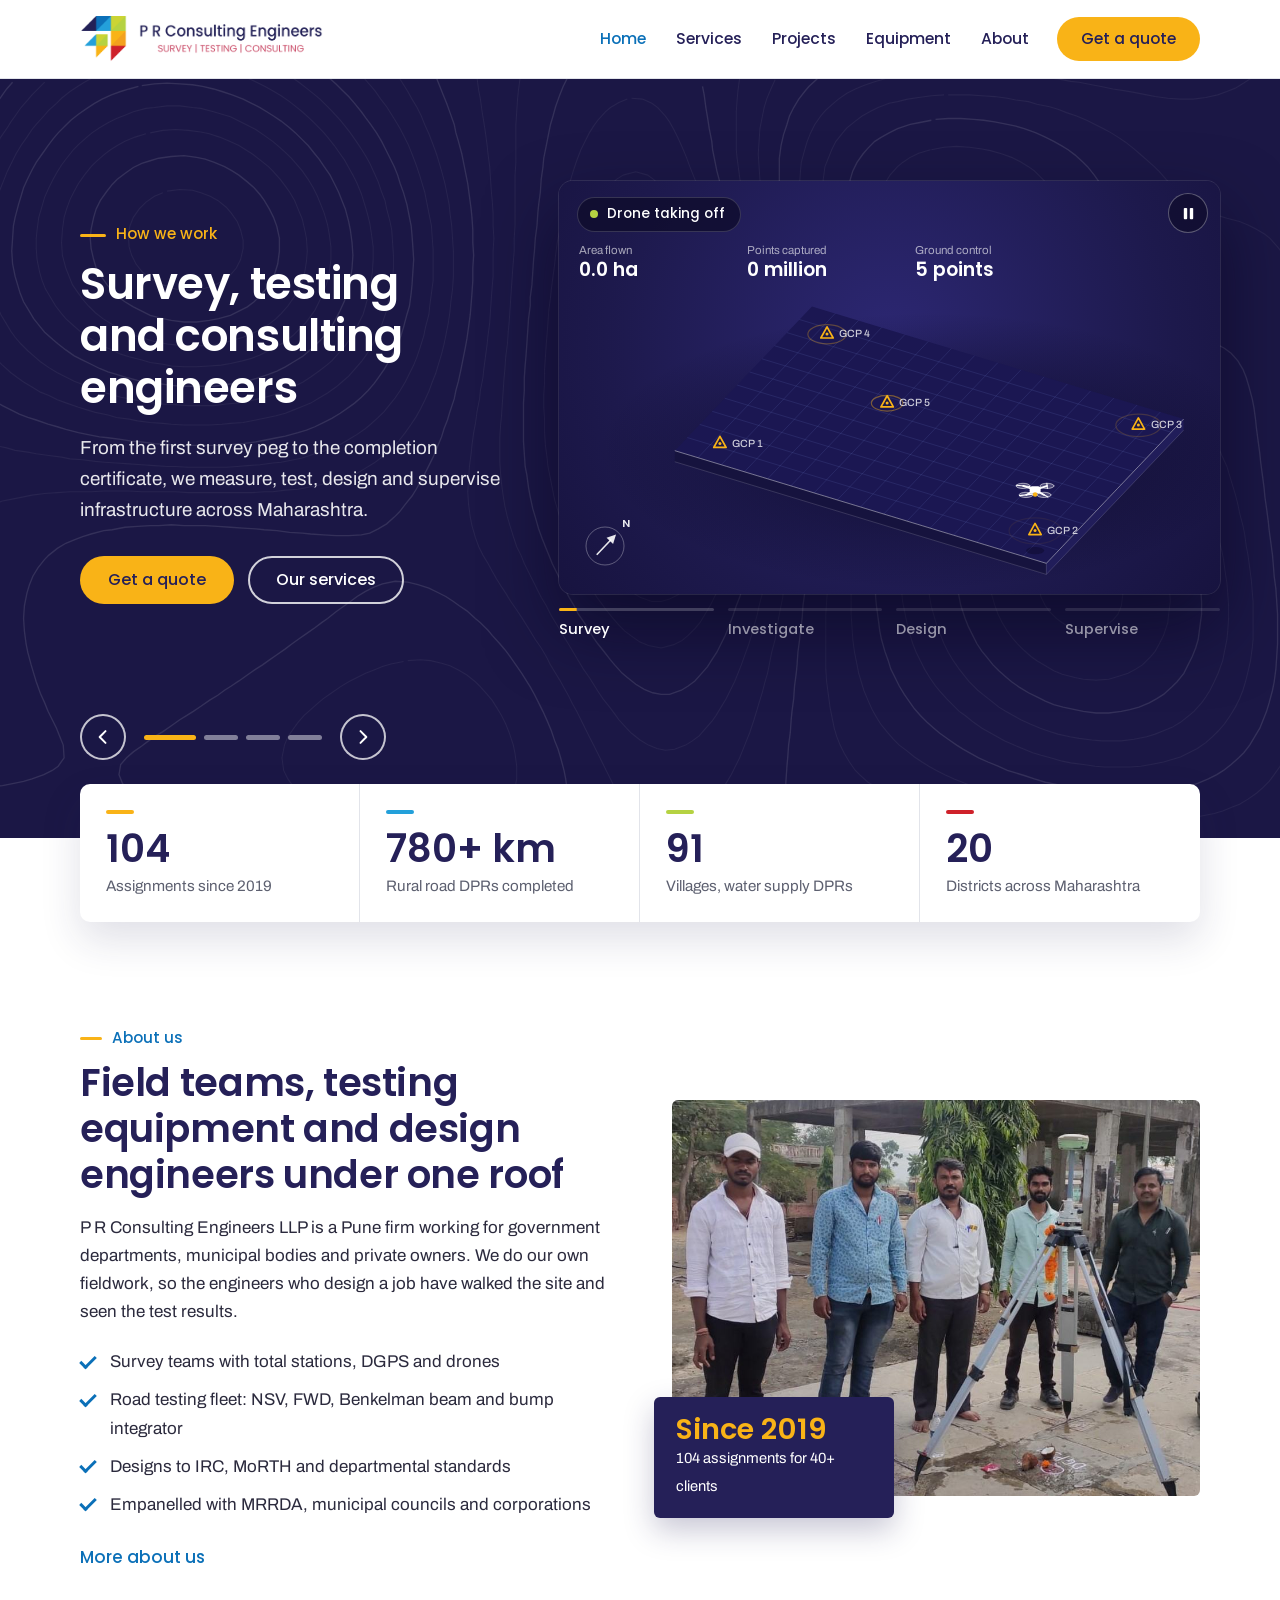
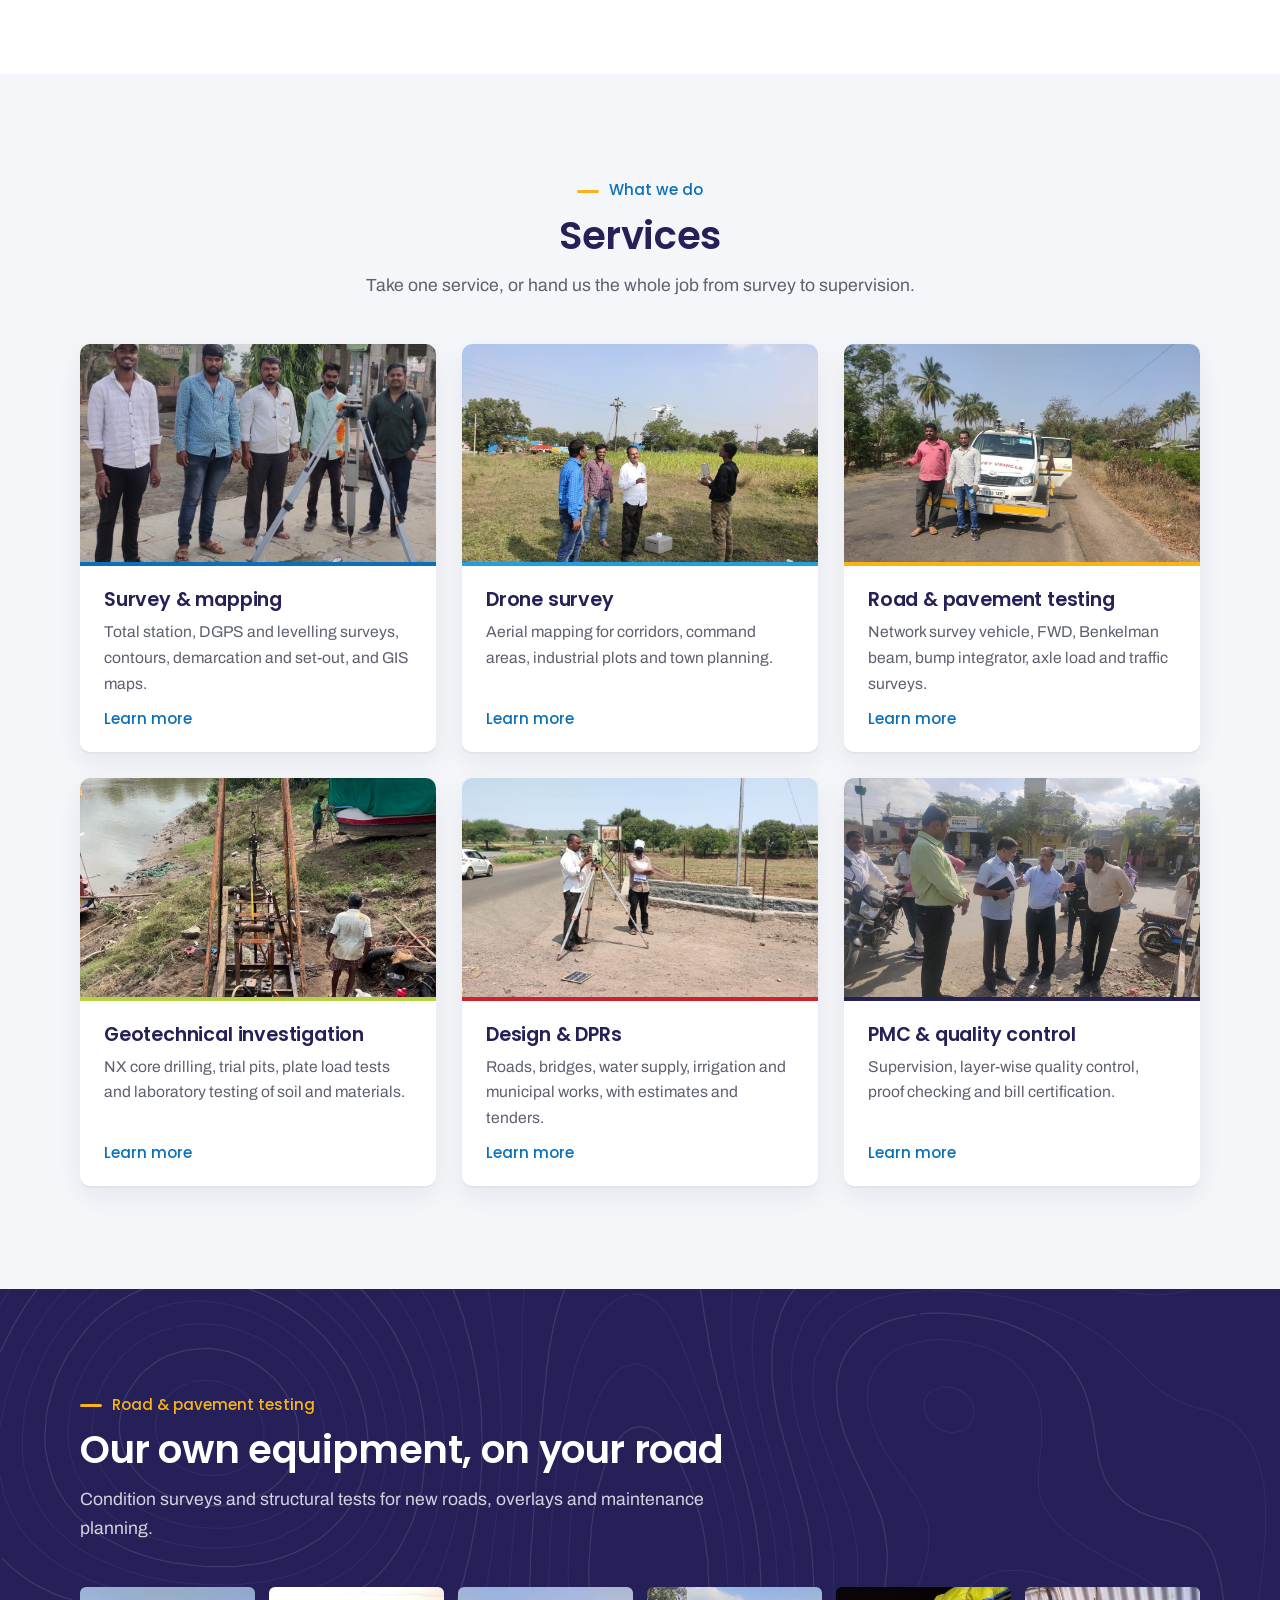
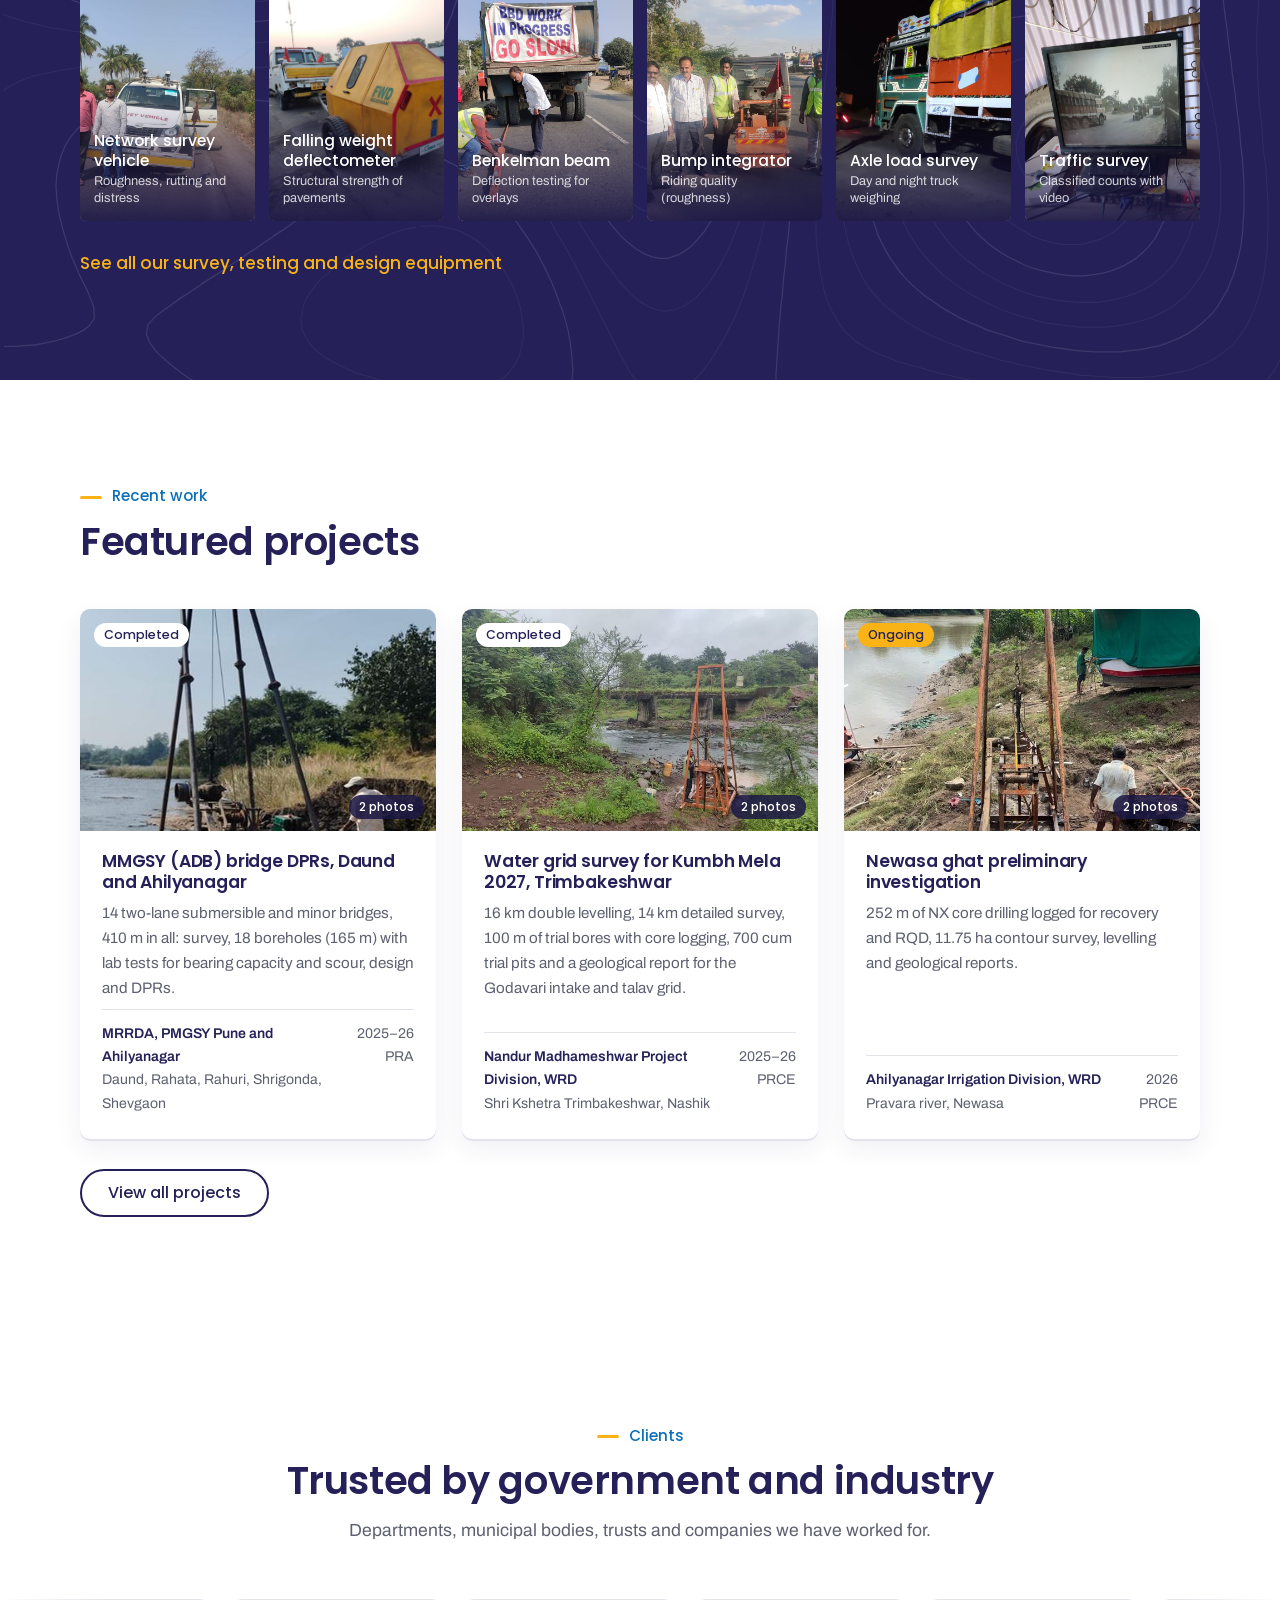
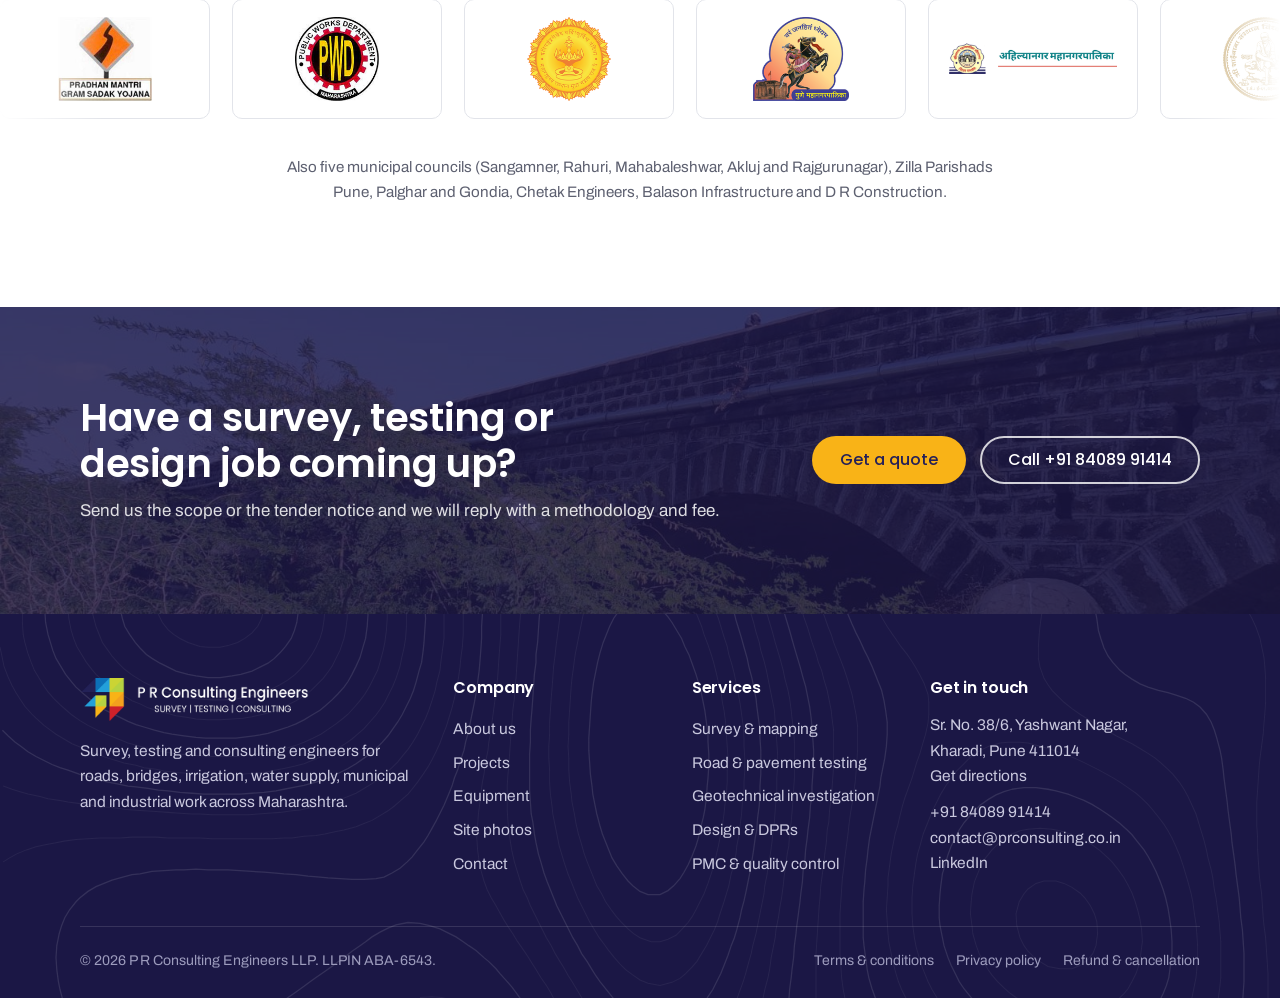
==== commit 033aa8e6: "Projects: photos for every project, opened in a photo viewer Every card on the Projects page now car" ====
--- a/index.html
+++ b/index.html
@@ -135,7 +135,7 @@
 <div class="wrap">
 <div class="section-head"><span class="kicker">Recent work</span><h2>Featured projects</h2></div>
 <div class="projects"><article class="pcard" data-cat="bridges" data-status="done">
-<div class="pcard__img"><span class="pcard__status">Completed</span><img src="img/bridge-borehole.jpg" alt="MMGSY (ADB) bridge DPRs, Daund and Ahilyanagar" loading="lazy"></div>
+<a class="pcard__img" href="img/bridge-borehole.jpg" data-photos="[[&quot;bridge-borehole.jpg&quot;, &quot;Trial bore at a bridge site&quot;], [&quot;plate-load-test.jpg&quot;, &quot;Plate load test in a foundation pit, Daund&quot;]]" data-title="MMGSY (ADB) bridge DPRs, Daund and Ahilyanagar" aria-label="View 2 photos: MMGSY (ADB) bridge DPRs, Daund and Ahilyanagar"><span class="pcard__status">Completed</span><img src="img/projects/card-bridge-borehole.jpg" alt="Trial bore at a bridge site" loading="lazy" width="640" height="400"><span class="pcard__count">2 photos</span></a>
 <div class="pcard__body">
 <h3>MMGSY (ADB) bridge DPRs, Daund and Ahilyanagar</h3>
 <p>14 two-lane submersible and minor bridges, 410 m in all: survey, 18 boreholes (165 m) with lab tests for bearing capacity and scour, design and DPRs.</p>
@@ -143,7 +143,7 @@
 </div>
 </article>
 <article class="pcard" data-cat="supply water" data-status="done">
-<div class="pcard__img"><span class="pcard__status">Completed</span><img src="img/river-crossing-drill.jpg" alt="Water grid survey for Kumbh Mela 2027, Trimbakeshwar" loading="lazy"></div>
+<a class="pcard__img" href="img/river-crossing-drill.jpg" data-photos="[[&quot;river-crossing-drill.jpg&quot;, &quot;Drilling at a river crossing, Trimbakeshwar&quot;], [&quot;kumbh-drone-survey.jpg&quot;, &quot;Drone survey for the Kumbh Mela water grid&quot;]]" data-title="Water grid survey for Kumbh Mela 2027, Trimbakeshwar" aria-label="View 2 photos: Water grid survey for Kumbh Mela 2027, Trimbakeshwar"><span class="pcard__status">Completed</span><img src="img/projects/card-river-crossing-drill.jpg" alt="Drilling at a river crossing, Trimbakeshwar" loading="lazy" width="640" height="400"><span class="pcard__count">2 photos</span></a>
 <div class="pcard__body">
 <h3>Water grid survey for Kumbh Mela 2027, Trimbakeshwar</h3>
 <p>16 km double levelling, 14 km detailed survey, 100 m of trial bores with core logging, 700 cum trial pits and a geological report for the Godavari intake and talav grid.</p>
@@ -151,7 +151,7 @@
 </div>
 </article>
 <article class="pcard" data-cat="water urban" data-status="live">
-<div class="pcard__img"><span class="pcard__status pcard__status--live">Ongoing</span><img src="img/newasa-drilling.jpg" alt="Newasa ghat preliminary investigation" loading="lazy"></div>
+<a class="pcard__img" href="img/newasa-drilling.jpg" data-photos="[[&quot;newasa-drilling.jpg&quot;, &quot;NX core drilling on the Pravara river bank, Newasa&quot;], [&quot;newasa-cores.jpg&quot;, &quot;Logged rock cores, Newasa ghat&quot;]]" data-title="Newasa ghat preliminary investigation" aria-label="View 2 photos: Newasa ghat preliminary investigation"><span class="pcard__status pcard__status--live">Ongoing</span><img src="img/projects/card-newasa-drilling.jpg" alt="NX core drilling on the Pravara river bank, Newasa" loading="lazy" width="640" height="400"><span class="pcard__count">2 photos</span></a>
 <div class="pcard__body">
 <h3>Newasa ghat preliminary investigation</h3>
 <p>252 m of NX core drilling logged for recovery and RQD, 11.75 ha contour survey, levelling and geological reports.</p>
--- a/css/style.css
+++ b/css/style.css
@@ -120,8 +120,8 @@
 .hero__dots button { width: 34px; height: 5px; border-radius: 3px; border: 0; background: rgba(255,255,255,.45); cursor: pointer; padding: 0; transition: background .2s, width .2s; }
 .hero__dots button[aria-current="true"] { background: var(--amber); width: 52px; }
 .slide.is-active .slide__content > *:nth-child(5) { transition-delay: .75s; }
-.slide.is-active .slide__bg { animation: slide-zoom 9s ease-out both; }
-@keyframes slide-zoom { from { transform: scale(1.07); } to { transform: none; } }
+.slide__bg { transform: scale(1.07); transition: transform 9s ease-out; }     /* photos settle slowly while their slide is showing */
+.slide.is-active .slide__bg { transform: none; }
 .slide__title { text-wrap: balance; }
 /* a small strip of photos at the foot of a slide: the range of instruments or tests behind the headline */
 .slide__aside { position: absolute; left: 0; right: 0; bottom: 74px; z-index: 2; display: flex; justify-content: flex-end; pointer-events: none; opacity: 0; transition: opacity .6s ease .7s; }
@@ -239,6 +239,14 @@
 .pcard__tile-label { position: relative; font: 600 1.05rem/1.2 var(--head); color: #fff; max-width: 70%; }
 .pcard__status { position: absolute; top: 14px; left: 14px; font: 500 0.78rem/1 var(--head); padding: 6px 10px; border-radius: 999px; background: #fff; color: var(--navy); z-index: 1; }
 .pcard__status--live { background: var(--amber); }
+/* a card's picture is a link: it opens the project's photos in the viewer (js/main.js) */
+a.pcard__img { display: block; cursor: zoom-in; }
+a.pcard__img img { transition: transform .5s ease; }
+@media (hover: hover) { a.pcard__img:hover img { transform: scale(1.04); } }
+a.pcard__img:focus-visible { outline-offset: -3px; }
+.pcard__count, .pcard__similar { position: absolute; bottom: 12px; z-index: 1; font: 500 0.76rem/1 var(--head); padding: 6px 10px; border-radius: 999px; background: rgba(27,23,69,.84); color: #fff; }
+.pcard__count { right: 12px; }
+.pcard__similar { left: 12px; }
 .pcard__body { padding: 20px 22px 24px; display: flex; flex-direction: column; gap: 8px; flex: 1; }
 .pcard__body h3 { font-size: 1.08rem; }
 .pcard__body p { font-size: 0.95rem; color: var(--muted); }
@@ -315,7 +323,53 @@
 .gallery { columns: 3 280px; column-gap: 16px; }
 .gallery figure { break-inside: avoid; margin: 0 0 16px; border-radius: var(--radius); overflow: hidden; position: relative; }
 .gallery img { width: 100%; height: auto; }
-.gallery figcaption { position: absolute; left: 0; right: 0; bottom: 0; padding: 36px 14px 12px; background: linear-gradient(0deg, rgba(27,23,69,.88), transparent); color: #fff; font-size: 0.88rem; line-height: 1.35; }
+.gallery figcaption { position: absolute; left: 0; right: 0; bottom: 0; padding: 36px 14px 12px; background: linear-gradient(0deg, rgba(27,23,69,.88), transparent); color: #fff; font-size: 0.88rem; line-height: 1.35; pointer-events: none; }
+.gallery a { display: block; cursor: zoom-in; }
+.gallery a:focus-visible { outline-offset: -3px; }
+
+/* ---------- Photo viewer (project photos and the field gallery) ---------- */
+html.is-viewing { overflow: hidden; }
+.lightbox { position: fixed; inset: 0; width: 100vw; max-width: none; height: 100vh; height: 100dvh; max-height: none; margin: 0; padding: 0; border: 0; background: rgba(15,13,40,.97); color: #fff; overflow: hidden; }
+.lightbox::backdrop { background: rgba(15,13,40,.97); }
+.lightbox[open] { display: grid; grid-template-rows: auto minmax(0, 1fr); animation: lightbox-in .18s ease-out; }
+@keyframes lightbox-in { from { opacity: 0; } to { opacity: 1; } }
+.lightbox__bar { display: flex; align-items: center; gap: 18px; padding: 14px var(--gut); }
+.lightbox__title { margin-right: auto; min-width: 0; font: 500 1rem/1.3 var(--head); color: #fff; overflow: hidden; text-overflow: ellipsis; white-space: nowrap; }
+.lightbox__count { font: 500 0.9rem/1 var(--head); color: rgba(255,255,255,.72); white-space: nowrap; font-variant-numeric: tabular-nums; }
+.lightbox__close { display: inline-flex; align-items: center; gap: 8px; font: 500 0.9rem/1 var(--head); padding: 10px 16px; border-radius: 999px; border: 1.5px solid rgba(255,255,255,.45); background: none; color: #fff; cursor: pointer; }
+.lightbox__close:hover { background: var(--amber); border-color: var(--amber); color: var(--navy); }
+.lightbox__close svg { width: 14px; height: 14px; fill: none; stroke: currentColor; stroke-width: 2.4; stroke-linecap: round; }
+.lightbox__stage { position: relative; min-height: 0; display: grid; place-items: center; padding: 0 var(--gut) 20px; touch-action: manipulation; }
+.lightbox__fig { max-width: 100%; margin: 0; display: flex; flex-direction: column; align-items: center; }
+/* the photo keeps its own size and shape; 200px leaves room for the bar above and the caption below */
+.lightbox__img { max-width: 100%; max-height: calc(100vh - 200px); max-height: calc(100dvh - 200px); width: auto; height: auto; border-radius: var(--radius); opacity: 0; transition: opacity .2s ease; }
+.lightbox__img.is-ready { opacity: 1; }
+.lightbox__nav { position: absolute; top: 50%; margin-top: -58px; width: 48px; height: 48px; border-radius: 50%; border: 2px solid rgba(255,255,255,.75); background: rgba(27,23,69,.6); color: #fff; cursor: pointer; display: grid; place-items: center; }
+.lightbox__nav[hidden] { display: none; }
+.lightbox__nav:hover { background: var(--amber); border-color: var(--amber); color: var(--navy); }
+.lightbox__nav svg { width: 20px; height: 20px; fill: none; stroke: currentColor; stroke-width: 2.4; stroke-linecap: round; stroke-linejoin: round; }
+.lightbox__nav--prev { left: var(--gut); }
+.lightbox__nav--next { right: var(--gut); }
+.lightbox__caption { max-width: 78ch; min-height: 3.8em; padding-top: 14px; text-align: center; font-size: 0.98rem; line-height: 1.45; color: rgba(255,255,255,.92); }
+@media (max-width: 700px) {
+    .lightbox__bar { gap: 12px; padding: 10px 14px; }
+    .lightbox__title { font-size: 0.9rem; white-space: normal; display: -webkit-box; -webkit-box-orient: vertical; -webkit-line-clamp: 2; }
+    .lightbox__close { padding: 9px 12px; }
+    .lightbox__stage { padding: 0 0 12px; }
+    .lightbox__img { border-radius: 0; max-height: calc(100vh - 230px); max-height: calc(100dvh - 230px); }
+    .lightbox__nav { width: 40px; height: 40px; margin-top: -66px; border-width: 1.5px; }
+    .lightbox__nav--prev { left: 8px; }
+    .lightbox__nav--next { right: 8px; }
+    .lightbox__caption { min-height: 5.6em; font-size: 0.92rem; padding: 12px 16px 0; }
+}
+/* a phone held sideways: give the height to the photo */
+@media (max-height: 520px) {
+    .lightbox__bar { padding-top: 6px; padding-bottom: 6px; }
+    .lightbox__stage { padding-bottom: 8px; }
+    .lightbox__img { max-height: calc(100vh - 112px); max-height: calc(100dvh - 112px); }
+    .lightbox__nav { margin-top: -44px; }
+    .lightbox__caption { min-height: 0; padding-top: 8px; font-size: 0.86rem; line-height: 1.3; }
+}
 
 /* ---------- Facts ---------- */
 .facts { display: grid; grid-template-columns: repeat(2, 1fr); gap: 0 32px; }
